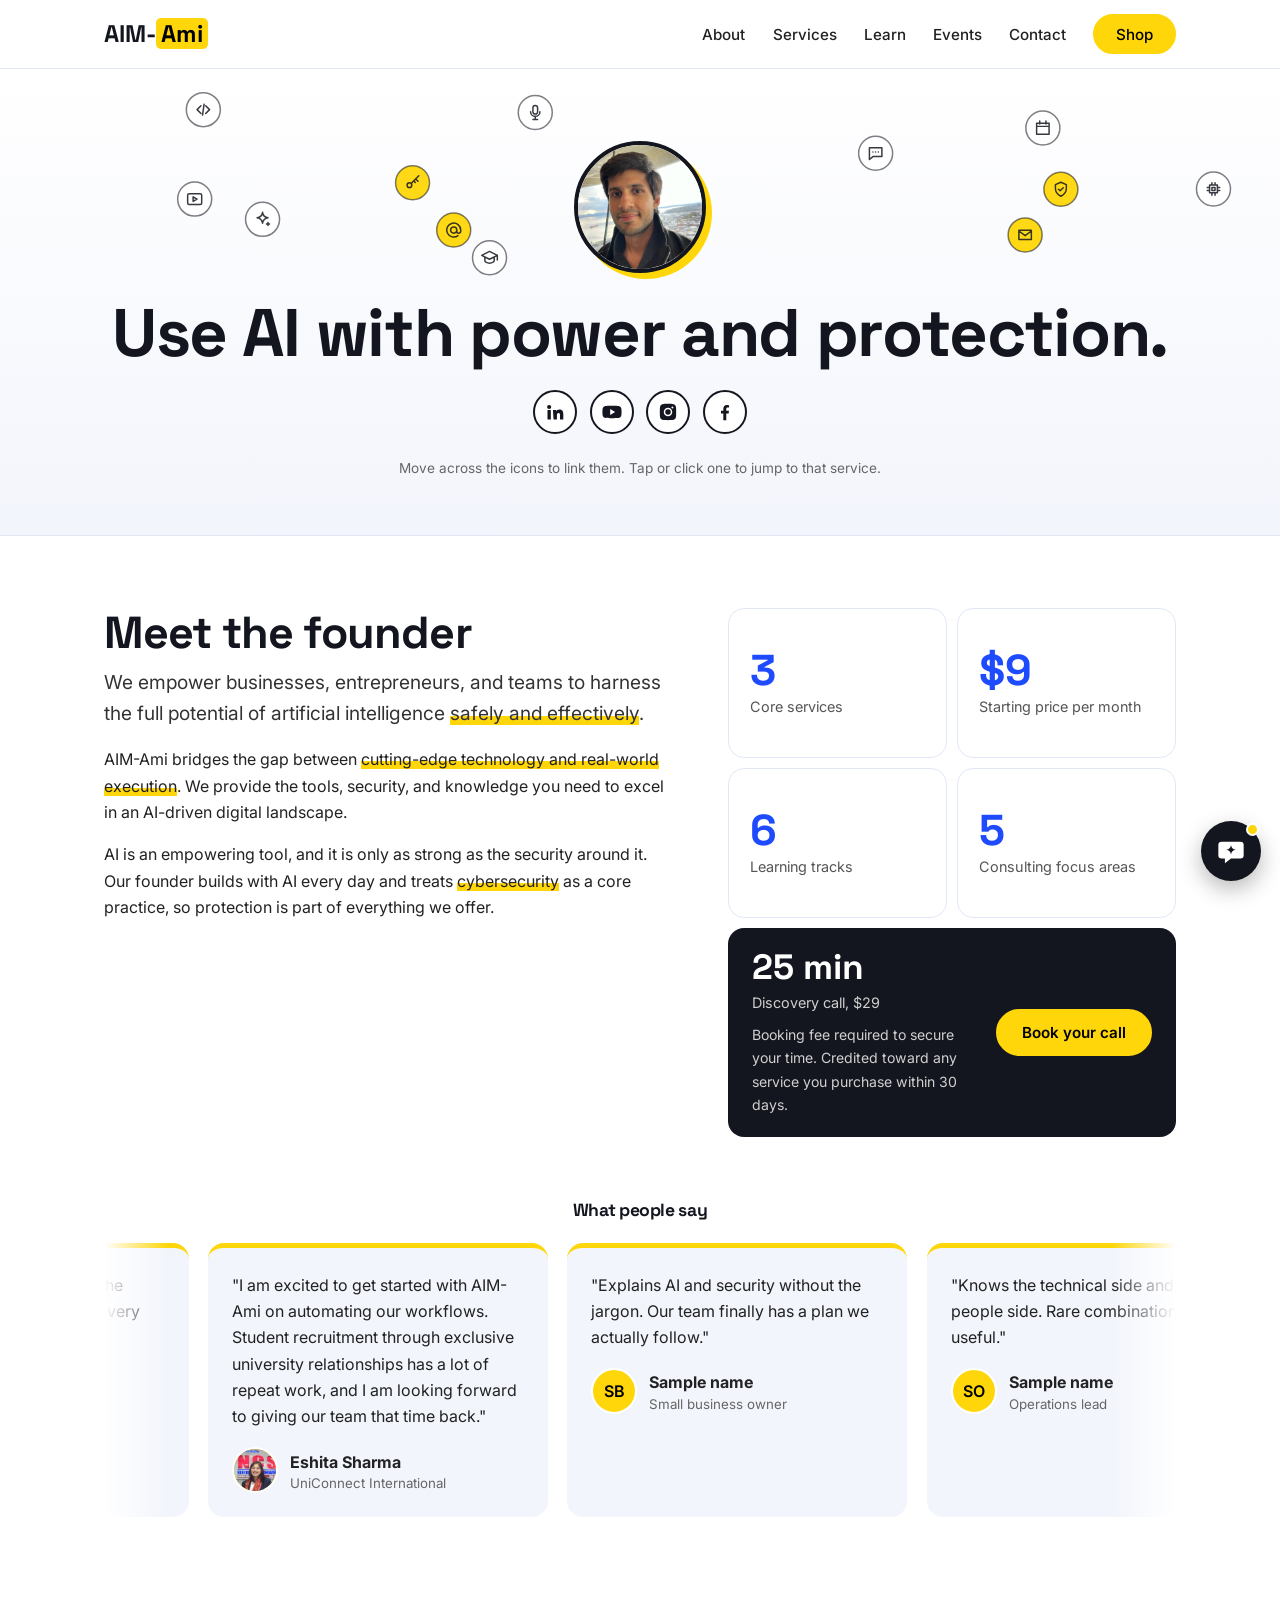
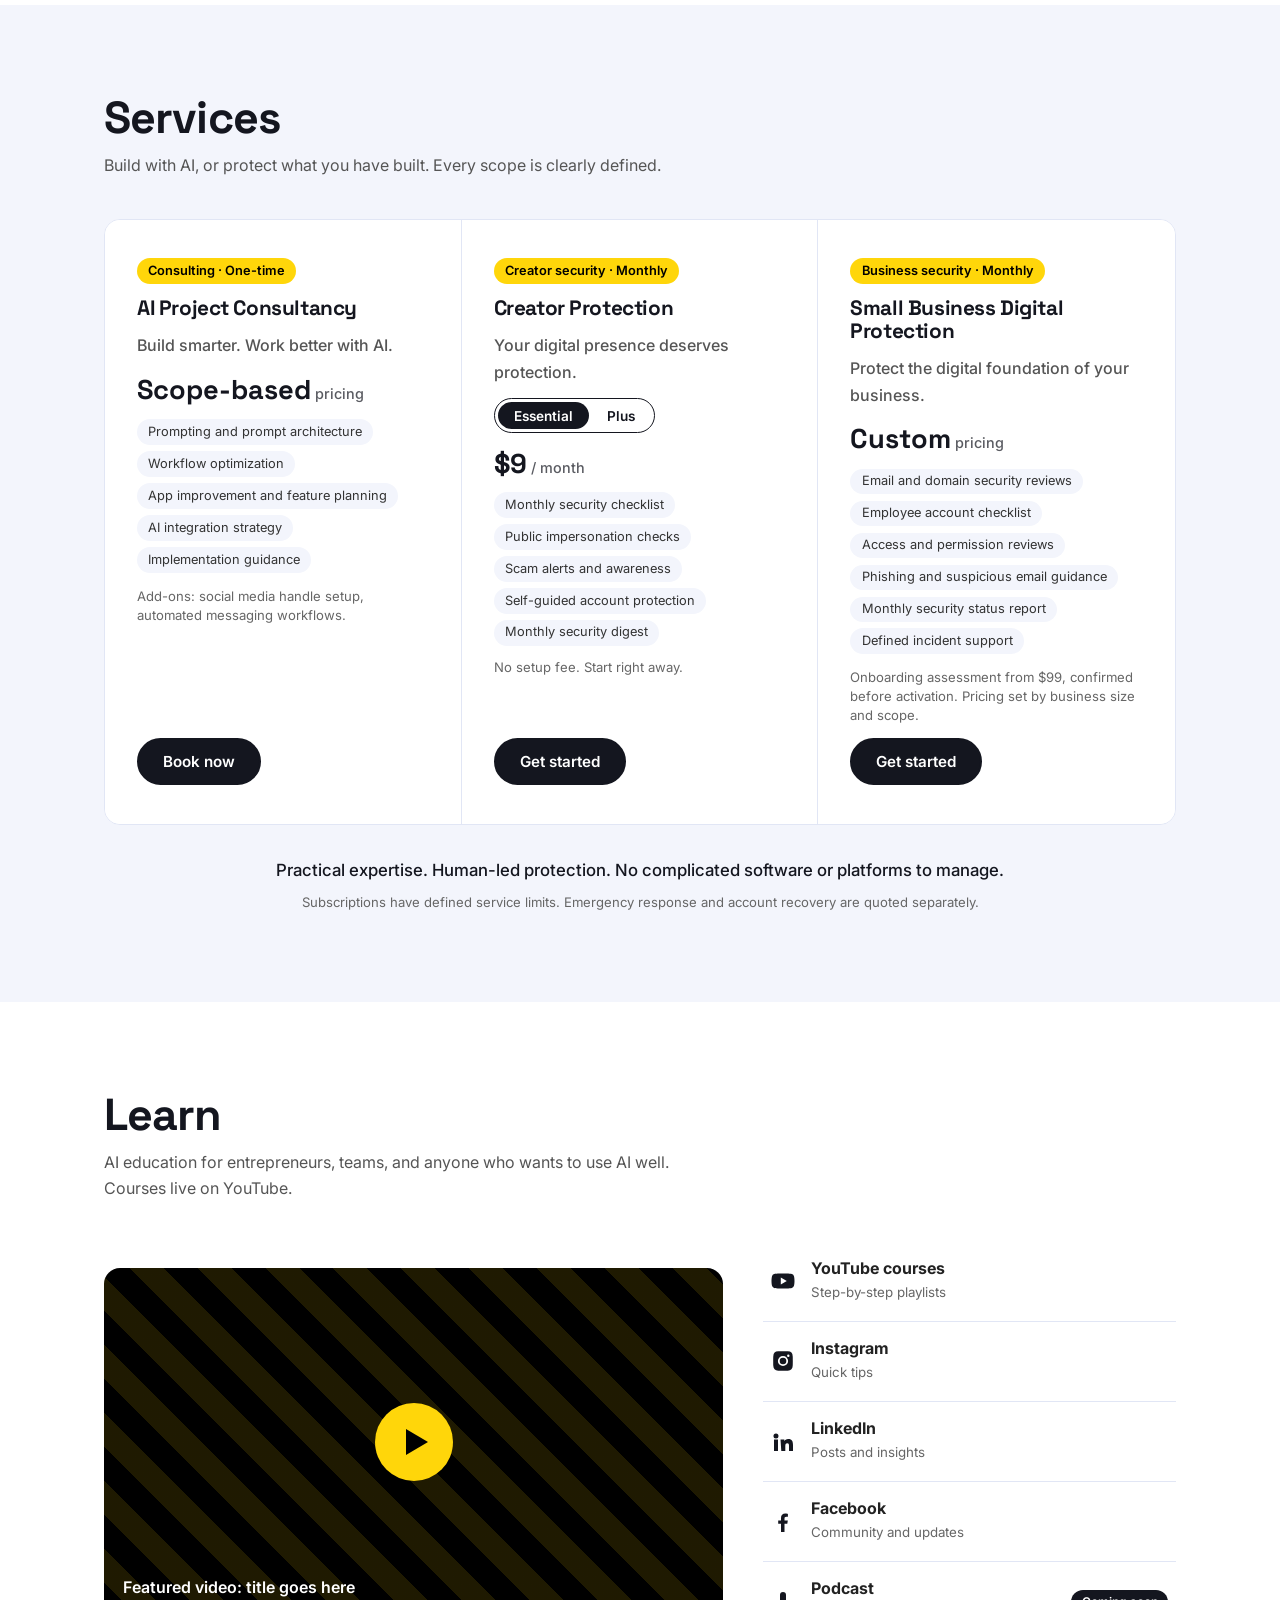
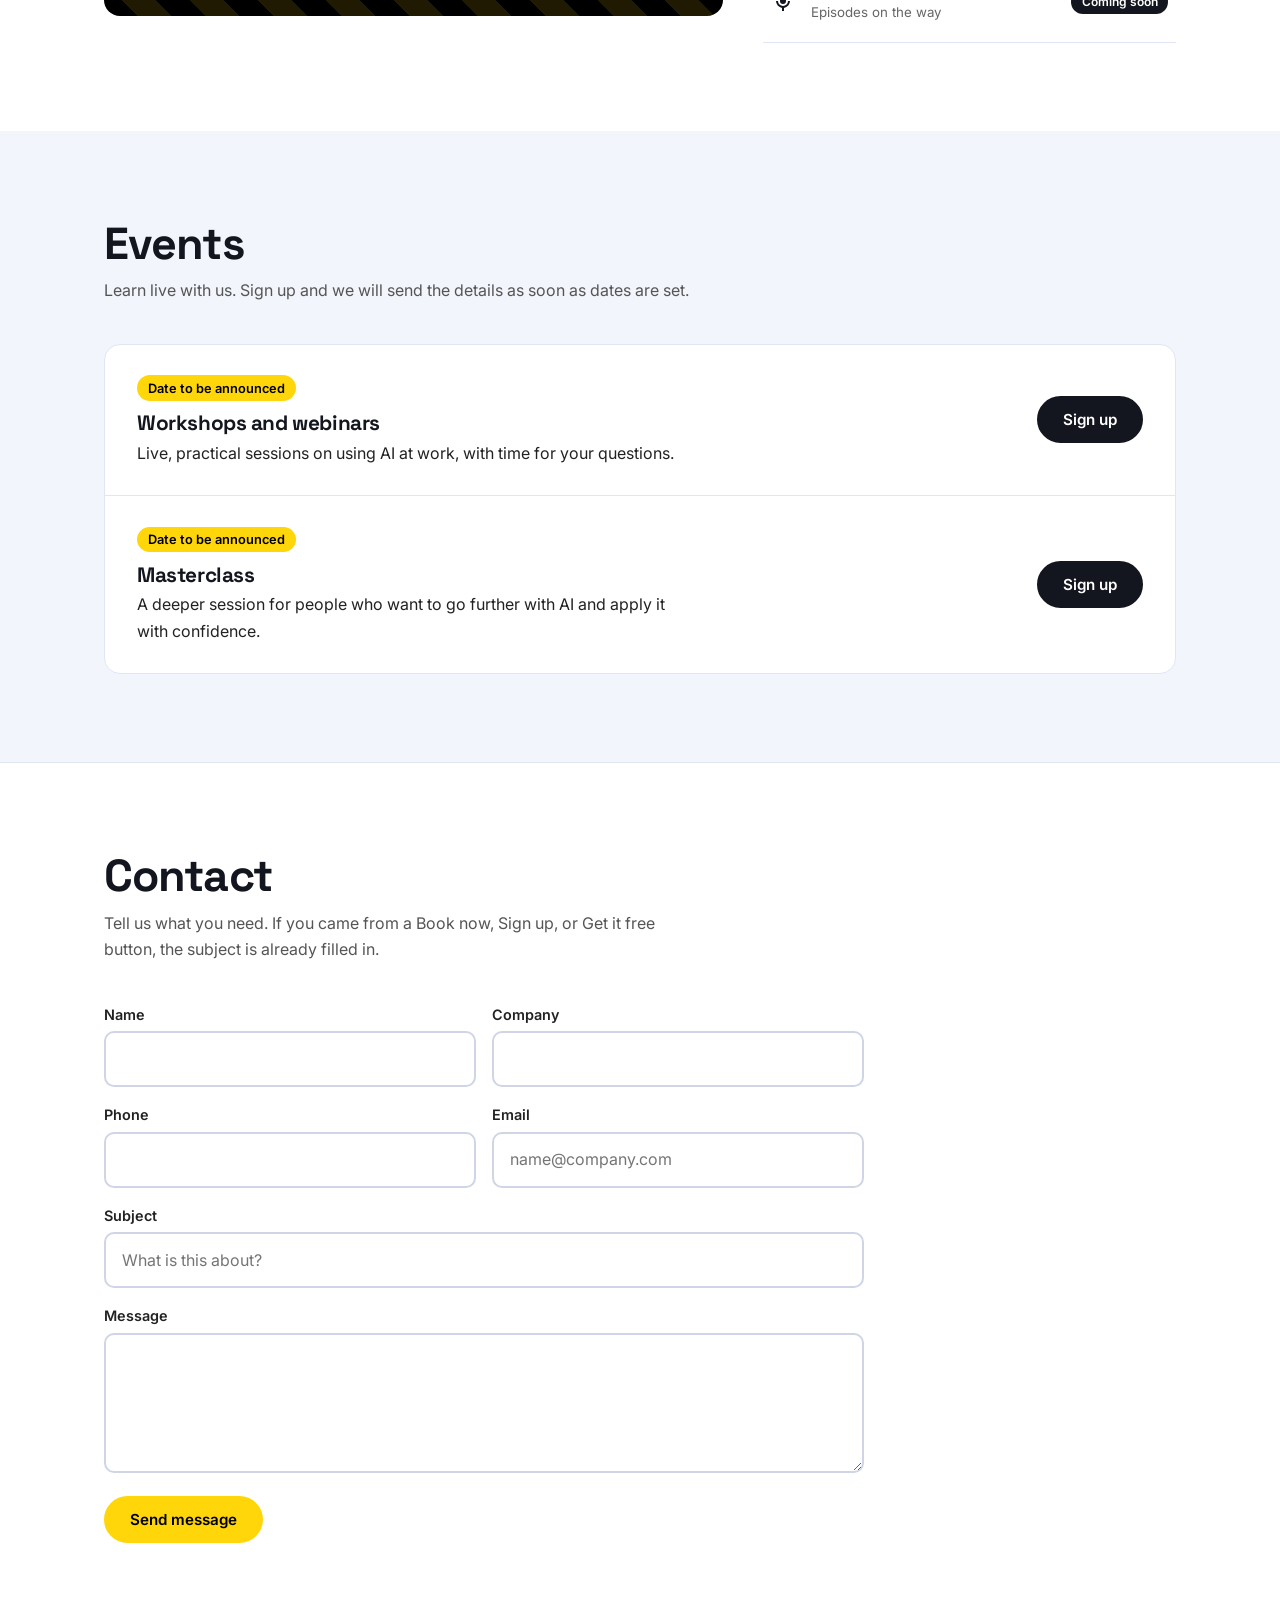
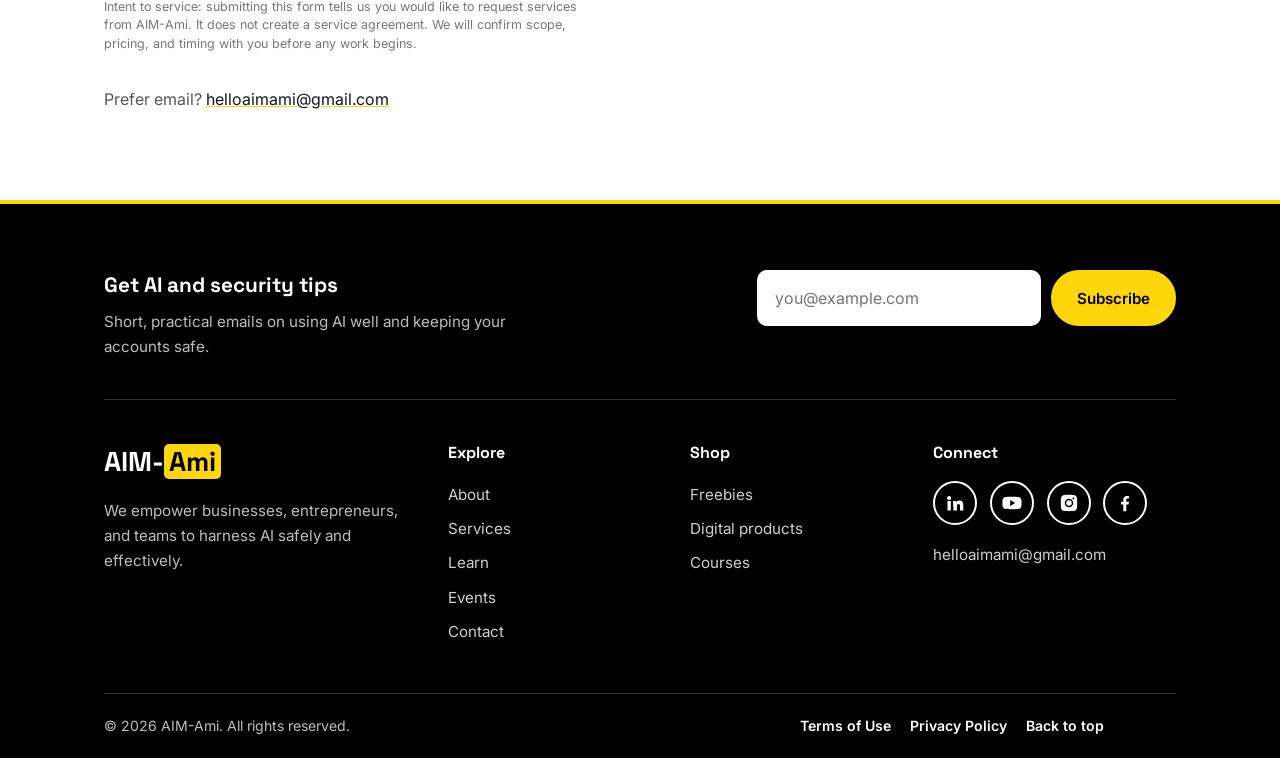
==== index.html @ 0f23a0d6 "Add files via upload" ====
<!DOCTYPE html>
<html lang="en"><head><meta charset="utf-8"><meta name="viewport" content="width=device-width,initial-scale=1">
<title>AIM-Ami | AI architecture, cybersecurity, and education</title><meta name="description" content="AIM-Ami helps businesses, entrepreneurs, and teams use AI safely and effectively, with AI architecture help, cybersecurity for social media accounts, and AI education.">
<link rel="preconnect" href="https://fonts.googleapis.com"><link rel="preconnect" href="https://fonts.gstatic.com" crossorigin>
<link href="https://fonts.googleapis.com/css2?family=Inter:wght@400;500;600&family=Space+Grotesk:wght@500;700&display=swap" rel="stylesheet">
<!-- Google Analytics: paste your script right here, just after the opening head tag content -->
<link rel="stylesheet" href="styles.css?v=8"></head><body><header class="nav"><div class="wrap">
  <a class="logo" href="#about">AIM-<b>Ami</b><i></i></a>
  <button class="burger" aria-label="Menu" aria-expanded="false">&#9776;</button>
  <ul class="links"><li><a href="#about">About</a></li><li><a href="#services">Services</a></li><li><a href="#learn">Learn</a></li><li><a href="#events">Events</a></li><li><a href="#contact">Contact</a></li><li><a class="btn shop" href="shop.html">Shop</a></li></ul>
</div></header>
<main id="top">
<section id="about"><div class="hero"><canvas id="net" aria-hidden="true"></canvas>
  <div class="wrap">
    <!-- Headshots: Jaydeep1.webp shows by default, Jaydeep2.webp fades in on hover. Both files sit in the same folder as this page -->
    <div class="head" tabindex="0"><span class="ph ph1">Photo 1</span><span class="ph ph2">Photo 2</span>
      <img class="p1" src="Jaydeep1.webp" alt="Jaydeep, founder of AIM-Ami" onerror="this.remove()"><img class="p2" src="Jaydeep2.webp" alt="" onerror="this.remove()"></div>
    <h1>Use AI with power and protection.</h1>
    <div class="social" aria-label="Social links"><a href="https://www.linkedin.com/in/jaydeep-sodhi/" aria-label="LinkedIn" target="_blank" rel="noopener"><svg viewBox="0 0 24 24" width="22" height="22" aria-hidden="true"><path d="M4.98 3.5a2.5 2.5 0 1 1 0 5 2.5 2.5 0 0 1 0-5zM3 9.5h4V21H3zM9.5 9.5h3.8v1.6h.1c.5-1 1.8-2 3.8-2 4 0 4.8 2.6 4.8 6V21h-4v-5c0-1.2 0-2.8-1.7-2.8s-2 1.3-2 2.7V21h-4z"/></svg></a><a href="https://www.youtube.com/@AIM-Ami" aria-label="YouTube" target="_blank" rel="noopener"><svg viewBox="0 0 24 24" width="22" height="22" aria-hidden="true"><path d="M23 7.2a3 3 0 0 0-2.1-2.1C19 4.600 12 4.600 12 4.600s-7 0-8.9.5A3 3 0 0 0 1 7.200C.5 9.100.5 12 .5 12s0 2.900.5 4.800a3 3 0 0 0 2.1 2.1c1.900.5 8.9.5 8.9.5s7 0 8.9-.5a3 3 0 0 0 2.1-2.1c.5-1.900.5-4.800.5-4.800s0-2.900-.5-4.800zM9.800 15.500v-7l6 3.500z"/></svg></a><a href="https://www.instagram.com/helloaimami/" aria-label="Instagram" target="_blank" rel="noopener"><svg viewBox="0 0 24 24" width="22" height="22" aria-hidden="true"><path d="M12 2.200c3.200 0 3.600 0 4.800.1 3.300.1 4.800 1.700 4.900 4.900.1 1.300.1 1.600.1 4.800s0 3.600-.1 4.800c-.1 3.200-1.700 4.800-4.900 4.900-1.300.1-1.600.1-4.800.1s-3.600 0-4.800-.1c-3.300-.1-4.800-1.700-4.900-4.900C2.200 15.600 2.200 15.200 2.200 12s0-3.600.1-4.800C2.400 3.900 4 2.400 7.200 2.300 8.400 2.200 8.800 2.200 12 2.200zM12 6.900a5.100 5.100 0 1 0 0 10.200 5.100 5.100 0 0 0 0-10.200zm0 8.400a3.300 3.300 0 1 1 0-6.600 3.300 3.300 0 0 1 0 6.600zm5.300-9.800a1.200 1.200 0 1 0 0 2.400 1.200 1.200 0 0 0 0-2.400z"/></svg></a><a href="https://www.facebook.com/Aim.Ami/" aria-label="Facebook" target="_blank" rel="noopener"><svg viewBox="0 0 24 24" width="22" height="22" aria-hidden="true"><path d="M13.5 22v-8.2h2.8l.5-3.3h-3.3V8.4c0-.9.4-1.7 1.8-1.7h1.6V3.9S15.6 3.6 14.3 3.6c-2.7 0-4.3 1.6-4.3 4.5v2.4H7.200v3.3H10V22z"/></svg></a></div>
    <p class="hint">Move across the icons to link them. Tap or click one to jump to that service.</p>
  </div></div>
<div class="wrap">
  <div class="bio">
    <div>
      <h2>Meet the founder</h2>
      <!-- PLACEHOLDER: add the founder's real credentials, employers, and certifications to the bio below -->
      <p class="lead">We empower businesses, entrepreneurs, and teams to harness the full potential of artificial intelligence <span class="mark">safely and effectively</span>.</p>
      <p>AIM-Ami bridges the gap between <span class="mark">cutting-edge technology and real-world execution</span>. We provide the tools, security, and knowledge you need to excel in an AI-driven digital landscape.</p>
      <p>AI is an empowering tool, and it is only as strong as the security around it. Our founder builds with AI every day and treats <span class="mark">cybersecurity</span> as a core practice, so protection is part of everything we offer.</p>
    </div>
    <div class="stats" aria-label="At a glance">
      <div class="flip" tabindex="0"><div class="inner"><div class="face front"><b>3</b><span>Core services</span></div><div class="face back"><p>AI Project Consultancy, Creator Protection, and Small Business Digital Protection.</p></div></div></div>
      <div class="flip" tabindex="0"><div class="inner"><div class="face front"><b>$9</b><span>Starting price per month</span></div><div class="face back"><p>Creator Essential has no setup fee. Creator Plus is $19 a month.</p></div></div></div>
      <div class="flip" tabindex="0"><div class="inner"><div class="face front"><b>6</b><span>Learning tracks</span></div><div class="face back"><p>Courses in entrepreneurship, prompting, languages, and growth, plus workshops and a masterclass.</p></div></div></div>
      <div class="flip" tabindex="0"><div class="inner"><div class="face front"><b>5</b><span>Consulting focus areas</span></div><div class="face back"><p>Prompting, workflows, app improvement, integration strategy, and implementation.</p></div></div></div>
      <div class="tab"><div><b>25 min</b><span>Discovery call, $29</span><p>Booking fee required to secure your time. Credited toward any service you purchase within 30 days.</p></div><a class="btn yel" href="#contact" data-subject="Discovery call (25 minutes)">Book your call</a></div>
    </div>
  </div>
  <!-- PLACEHOLDER: SAMPLE testimonials. Replace with real, permissioned quotes. Swap the initials in .av for <img src="images/name.jpg" alt=""> to show a headshot -->
  <div class="marquee"><h3>What people say</h3>
    <div class="scroller" tabindex="0" role="region" aria-label="Testimonials, scroll sideways to read more"><div class="track"><figure class="quote"><p>"I am excited to get started with AIM-Ami on automating our workflows. Student recruitment through exclusive university relationships has a lot of repeat work, and I am looking forward to giving our team that time back."</p><div class="who"><div class="av">ES<img src="Eshita.webp" alt="" onerror="this.remove()"></div><div><b>Eshita Sharma</b><small>UniConnect International</small></div></div></figure><figure class="quote"><p>"Explains AI and security without the jargon. Our team finally has a plan we actually follow."</p><div class="who"><div class="av">SB</div><div><b>Sample name</b><small>Small business owner</small></div></div></figure><figure class="quote"><p>"Knows the technical side and the people side. Rare combination, very useful."</p><div class="who"><div class="av">SO</div><div><b>Sample name</b><small>Operations lead</small></div></div></figure></div></div></div>
</div></section>

<section id="services"><div class="wrap">
  <h2>Services</h2>
  <p class="sub">Build with AI, or protect what you have built. Every scope is clearly defined.</p>
  <div class="svc">
    <div class="panel"><span class="tag">Consulting · One-time</span><h3>AI Project Consultancy</h3><p class="tagline">Build smarter. Work better with AI.</p>
      <div class="price">Scope-based<small> pricing</small></div>
      <div class="chips"><span>Prompting and prompt architecture</span><span>Workflow optimization</span><span>App improvement and feature planning</span><span>AI integration strategy</span><span>Implementation guidance</span></div>
      <p class="micro">Add-ons: social media handle setup, automated messaging workflows.</p>
      <a class="btn" href="#contact" data-subject="AI Project Consultancy">Book now</a></div>
    <div class="panel"><span class="tag">Creator security · Monthly</span><h3>Creator Protection</h3><p class="tagline">Your digital presence deserves protection.</p>
      <div class="seg" role="tablist" aria-label="Plan"><button type="button" role="tab" aria-selected="true" data-pane="p-ess" data-sub="Creator Protection: Essential ($9/month)">Essential</button><button type="button" role="tab" aria-selected="false" data-pane="p-plus" data-sub="Creator Protection: Plus ($19/month)">Plus</button></div>
      <div class="pane" id="p-ess" role="tabpanel"><div class="price">$9<small> / month</small></div>
        <div class="chips"><span>Monthly security checklist</span><span>Public impersonation checks</span><span>Scam alerts and awareness</span><span>Self-guided account protection</span><span>Monthly security digest</span></div>
        <p class="micro">No setup fee. Start right away.</p></div>
      <div class="pane" id="p-plus" role="tabpanel" hidden><div class="price">$19<small> / month</small></div>
        <div class="chips"><span>Everything in Essential</span><span>2 personal security reviews a year</span><span>Suspicious collaboration email review</span><span>Quarterly exposure review</span><span>Priority incident guidance</span></div>
        <p class="micro">$29 one-time onboarding: initial assessment and personalized setup.</p></div>
      <a class="btn" href="#contact" data-subject="Creator Protection: Essential ($9/month)">Get started</a></div>
    <div class="panel"><span class="tag">Business security · Monthly</span><h3>Small Business Digital Protection</h3><p class="tagline">Protect the digital foundation of your business.</p>
      <div class="price">Custom<small> pricing</small></div>
      <div class="chips"><span>Email and domain security reviews</span><span>Employee account checklist</span><span>Access and permission reviews</span><span>Phishing and suspicious email guidance</span><span>Monthly security status report</span><span>Defined incident support</span></div>
      <p class="micro">Onboarding assessment from $99, confirmed before activation. Pricing set by business size and scope.</p>
      <a class="btn" href="#contact" data-subject="Small Business Digital Protection">Get started</a></div>
  </div>
  <p class="note ctr">Practical expertise. Human-led protection. No complicated software or platforms to manage.</p>
  <p class="fine ctr">Subscriptions have defined service limits. Emergency response and account recovery are quoted separately.</p>
</div></section>

<section id="learn"><div class="wrap">
  <h2>Learn</h2>
  <p class="sub">AI education for entrepreneurs, teams, and anyone who wants to use AI well. Courses live on YouTube.</p>
  <div class="learn">
    <!-- PLACEHOLDER: link to your featured video, or replace this block with a YouTube iframe embed -->
    <a class="video" href="https://www.youtube.com/@AIM-Ami" target="_blank" rel="noopener" aria-label="Watch featured video"><div class="play"></div><span class="cap">Featured video: title goes here</span></a>
    <div class="side">
      <a class="row" href="https://www.youtube.com/@AIM-Ami" target="_blank" rel="noopener"><svg viewBox="0 0 24 24" width="22" height="22" aria-hidden="true"><path d="M23 7.2a3 3 0 0 0-2.1-2.1C19 4.600 12 4.600 12 4.600s-7 0-8.9.5A3 3 0 0 0 1 7.200C.5 9.100.5 12 .5 12s0 2.900.5 4.800a3 3 0 0 0 2.1 2.1c1.900.5 8.9.5 8.9.5s7 0 8.9-.5a3 3 0 0 0 2.1-2.1c.5-1.900.5-4.800.5-4.800s0-2.900-.5-4.800zM9.800 15.500v-7l6 3.500z"/></svg><div><b>YouTube courses</b><small>Step-by-step playlists</small></div></a>
      <a class="row" href="https://www.instagram.com/helloaimami/" target="_blank" rel="noopener"><svg viewBox="0 0 24 24" width="22" height="22" aria-hidden="true"><path d="M12 2.200c3.200 0 3.600 0 4.800.1 3.300.1 4.800 1.700 4.900 4.900.1 1.300.1 1.600.1 4.800s0 3.600-.1 4.800c-.1 3.200-1.700 4.800-4.900 4.900-1.300.1-1.600.1-4.800.1s-3.600 0-4.800-.1c-3.300-.1-4.800-1.700-4.900-4.900C2.200 15.600 2.200 15.200 2.200 12s0-3.600.1-4.800C2.400 3.900 4 2.400 7.200 2.300 8.400 2.200 8.800 2.200 12 2.200zM12 6.900a5.100 5.100 0 1 0 0 10.200 5.100 5.100 0 0 0 0-10.200zm0 8.400a3.300 3.300 0 1 1 0-6.600 3.300 3.300 0 0 1 0 6.600zm5.300-9.800a1.200 1.200 0 1 0 0 2.400 1.200 1.200 0 0 0 0-2.400z"/></svg><div><b>Instagram</b><small>Quick tips</small></div></a>
      <a class="row" href="https://www.linkedin.com/in/jaydeep-sodhi/" target="_blank" rel="noopener"><svg viewBox="0 0 24 24" width="22" height="22" aria-hidden="true"><path d="M4.98 3.5a2.5 2.5 0 1 1 0 5 2.5 2.5 0 0 1 0-5zM3 9.5h4V21H3zM9.5 9.5h3.8v1.6h.1c.5-1 1.8-2 3.8-2 4 0 4.8 2.6 4.8 6V21h-4v-5c0-1.2 0-2.8-1.7-2.8s-2 1.3-2 2.7V21h-4z"/></svg><div><b>LinkedIn</b><small>Posts and insights</small></div></a>
      <a class="row" href="https://www.facebook.com/Aim.Ami/" target="_blank" rel="noopener"><svg viewBox="0 0 24 24" width="22" height="22" aria-hidden="true"><path d="M13.5 22v-8.2h2.8l.5-3.3h-3.3V8.4c0-.9.4-1.7 1.8-1.7h1.6V3.9S15.6 3.6 14.3 3.6c-2.7 0-4.3 1.6-4.3 4.5v2.4H7.200v3.3H10V22z"/></svg><div><b>Facebook</b><small>Community and updates</small></div></a>
      <div class="row soon"><svg viewBox="0 0 24 24" width="22" height="22" aria-hidden="true"><path d="M12 14a3 3 0 0 0 3-3V5a3 3 0 0 0-6 0v6a3 3 0 0 0 3 3zm5-3a5 5 0 0 1-10 0H5a7 7 0 0 0 6 6.900V21h2v-3.100A7 7 0 0 0 19 11z"/></svg><div><b>Podcast</b><small>Episodes on the way</small></div><span class="pill">Coming soon</span></div>
    </div>
  </div>
</div></section>

<section id="events"><div class="wrap">
  <h2>Events</h2>
  <p class="sub">Learn live with us. Sign up and we will send the details as soon as dates are set.</p>
  <!-- PLACEHOLDER: add real dates, times, and topics for each event -->
  <div class="evlist">
    <div class="event"><div><span class="tag">Date to be announced</span><h3>Workshops and webinars</h3><p>Live, practical sessions on using AI at work, with time for your questions.</p></div>
      <a class="btn" href="#contact" data-subject="Event sign-up: Workshops and webinars">Sign up</a></div>
    <div class="event"><div><span class="tag">Date to be announced</span><h3>Masterclass</h3><p>A deeper session for people who want to go further with AI and apply it with confidence.</p></div>
      <a class="btn" href="#contact" data-subject="Event sign-up: Masterclass">Sign up</a></div>
  </div>
</div></section>

<section id="contact"><div class="wrap">
  <h2>Contact</h2>
  <p class="sub">Tell us what you need. If you came from a Book now, Sign up, or Get it free button, the subject is already filled in.</p>
    <form id="contact-form" action="https://formspree.io/f/xnppyqea" method="POST">
    <div><label for="name">Name</label><input id="name" name="name" required autocomplete="name"></div>
    <div><label for="company">Company</label><input id="company" name="company" autocomplete="organization"></div>
    <div><label for="phone">Phone</label><input id="phone" name="phone" type="tel" autocomplete="tel"></div>
    <div><label for="email">Email</label><input id="email" name="email" type="email" required autocomplete="email" placeholder="name@company.com"></div>
    <div class="full"><label for="subject">Subject</label><input id="subject" name="subject" placeholder="What is this about?"></div>
    <div class="full"><label for="message">Message</label><textarea id="message" name="message" required></textarea></div>
    <input class="hp" type="text" name="_gotcha" tabindex="-1" autocomplete="off" aria-hidden="true">
    <div class="full"><button class="btn" type="submit">Send message</button><div id="status" role="status"></div><p class="intent">Intent to service: submitting this form tells us you would like to request services from AIM-Ami. It does not create a service agreement. We will confirm scope, pricing, and timing with you before any work begins.</p></div>
  </form>
  <p class="mail">Prefer email? <a href="mailto:helloaimami@gmail.com">helloaimami@gmail.com</a></p>
</div></section>
</main>
<footer><div class="wrap">
  <div class="fnl">
    <div><h4>Get AI and security tips</h4><p>Short, practical emails on using AI well and keeping your accounts safe.</p></div>
    <div class="fnl-r">
      <form class="nl-form" action="https://formspree.io/f/mqppokrp" method="POST"><label class="sr" for="fnl-email">Email</label><input id="fnl-email" type="email" name="email" required placeholder="you@example.com" autocomplete="email"><input type="hidden" name="_subject" value="Newsletter sign-up"><input class="hp" type="text" name="_gotcha" tabindex="-1" autocomplete="off" aria-hidden="true"><button class="btn" type="submit">Subscribe</button></form>
      <p class="nl-status" role="status"></p></div>
  </div>
  <div class="fgrid">
    <div><a class="logo" href="#about">AIM-<b>Ami</b><i></i></a><p>We empower businesses, entrepreneurs, and teams to harness AI safely and effectively.</p></div>
    <div><h4>Explore</h4><ul><li><a href="#about">About</a></li><li><a href="#services">Services</a></li><li><a href="#learn">Learn</a></li><li><a href="#events">Events</a></li><li><a href="#contact">Contact</a></li></ul></div>
    <div><h4>Shop</h4><ul><li><a href="shop.html#freebies">Freebies</a></li><li><a href="shop.html#products">Digital products</a></li><li><a href="shop.html#courses">Courses</a></li></ul></div>
    <div><h4>Connect</h4><div class="social"><a href="https://www.linkedin.com/in/jaydeep-sodhi/" aria-label="LinkedIn" target="_blank" rel="noopener"><svg viewBox="0 0 24 24" width="22" height="22" aria-hidden="true"><path d="M4.98 3.5a2.5 2.5 0 1 1 0 5 2.5 2.5 0 0 1 0-5zM3 9.5h4V21H3zM9.5 9.5h3.8v1.6h.1c.5-1 1.8-2 3.8-2 4 0 4.8 2.6 4.8 6V21h-4v-5c0-1.2 0-2.8-1.7-2.8s-2 1.3-2 2.7V21h-4z"/></svg></a><a href="https://www.youtube.com/@AIM-Ami" aria-label="YouTube" target="_blank" rel="noopener"><svg viewBox="0 0 24 24" width="22" height="22" aria-hidden="true"><path d="M23 7.2a3 3 0 0 0-2.1-2.1C19 4.600 12 4.600 12 4.600s-7 0-8.9.5A3 3 0 0 0 1 7.200C.5 9.100.5 12 .5 12s0 2.900.5 4.800a3 3 0 0 0 2.1 2.1c1.900.5 8.9.5 8.9.5s7 0 8.9-.5a3 3 0 0 0 2.1-2.1c.5-1.900.5-4.800.5-4.800s0-2.900-.5-4.800zM9.800 15.500v-7l6 3.500z"/></svg></a><a href="https://www.instagram.com/helloaimami/" aria-label="Instagram" target="_blank" rel="noopener"><svg viewBox="0 0 24 24" width="22" height="22" aria-hidden="true"><path d="M12 2.200c3.200 0 3.600 0 4.800.1 3.300.1 4.800 1.700 4.900 4.900.1 1.300.1 1.600.1 4.800s0 3.600-.1 4.800c-.1 3.200-1.700 4.800-4.900 4.900-1.300.1-1.600.1-4.800.1s-3.600 0-4.800-.1c-3.300-.1-4.800-1.700-4.900-4.900C2.200 15.600 2.200 15.200 2.200 12s0-3.600.1-4.800C2.400 3.900 4 2.400 7.200 2.300 8.400 2.200 8.800 2.200 12 2.200zM12 6.900a5.100 5.100 0 1 0 0 10.200 5.100 5.100 0 0 0 0-10.200zm0 8.400a3.300 3.300 0 1 1 0-6.600 3.300 3.300 0 0 1 0 6.600zm5.300-9.800a1.200 1.200 0 1 0 0 2.400 1.200 1.200 0 0 0 0-2.400z"/></svg></a><a href="https://www.facebook.com/Aim.Ami/" aria-label="Facebook" target="_blank" rel="noopener"><svg viewBox="0 0 24 24" width="22" height="22" aria-hidden="true"><path d="M13.5 22v-8.2h2.8l.5-3.3h-3.3V8.4c0-.9.4-1.7 1.8-1.7h1.6V3.9S15.6 3.6 14.3 3.6c-2.7 0-4.3 1.6-4.3 4.5v2.4H7.200v3.3H10V22z"/></svg></a></div><ul><li><a href="mailto:helloaimami@gmail.com">helloaimami@gmail.com</a></li></ul></div>
  </div>
  <div class="fbar"><span>&copy; 2026 AIM-Ami. All rights reserved.</span><span class="flinks"><a href="terms.html">Terms of Use</a><a href="privacy.html">Privacy Policy</a><a href="#top">Back to top</a></span></div>
</div></footer>
<div class="nl-modal" id="nl-modal" role="dialog" aria-modal="true" aria-labelledby="nl-title" data-nl-auto="on" hidden>
  <div class="nl-box"><button class="nl-close" type="button" aria-label="Close">&times;</button>
    <h3 id="nl-title">Get AI and security tips in your inbox</h3>
    <p>Short, practical emails on using AI well and keeping your accounts safe. No spam.</p>
    <form class="nl-form" action="https://formspree.io/f/mqppokrp" method="POST"><label class="sr" for="nl-email">Email</label><input id="nl-email" type="email" name="email" required placeholder="you@example.com" autocomplete="email"><input type="hidden" name="_subject" value="Newsletter sign-up"><input class="hp" type="text" name="_gotcha" tabindex="-1" autocomplete="off" aria-hidden="true"><button class="btn" type="submit">Subscribe</button></form>
    <p class="nl-status" role="status"></p>
    <small>Unsubscribe anytime. See our <a href="privacy.html">Privacy Policy</a>.</small></div></div>
<!-- PLACEHOLDER: free chatbot goes here. Paste your chatbot embed script inside this div. -->
<div id="chatbot-slot">
  <div class="chat-teaser" id="chat-teaser" hidden><span>Questions? Ask AIM-Ami</span><button type="button" class="chat-teaser-x" aria-label="Dismiss">&times;</button></div>
  <div class="chat-panel" role="dialog" aria-label="AIM-Ami assistant"><b>Assistant coming soon</b><p>Ask about our services and products, or talk to a person. For now, use the contact form.</p></div>
  <button class="chat-btn" aria-label="Open chat"><svg viewBox="0 0 32 32" width="30" height="30" aria-hidden="true"><path d="M6 6h20a3.5 3.5 0 0 1 3.500 3.500v11A3.500 3.500 0 0 1 26 24H16l-6.500 5v-5H6a3.500 3.500 0 0 1-3.500-3.500v-11A3.500 3.500 0 0 1 6 6z" fill="#fff"/><path d="M16 9.500c.55 3.200 1.900 4.550 5.100 5.100-3.200.55-4.550 1.900-5.100 5.100-.55-3.200-1.900-4.550-5.100-5.100 3.200-.55 4.550-1.900 5.100-5.100z" fill="#14161f"/></svg><i class="chat-dot" aria-hidden="true"></i></button>
</div>
<script src="main.js?v=8"></script><script src="firebase-config.js?v=8"></script><script src="chat.js?v=8" defer></script></body></html>
---- styles.css ----
:root{--blue:#1F4BFF;--navy:#0C1F8F;--ink:#14161f;--grey:#f3f5fc;--line:#e1e6f5;--yellow:#FFD60A;--r:16px}
*{box-sizing:border-box;margin:0;padding:0}
html{scroll-behavior:smooth;scroll-padding-top:76px}
body{font-family:'Inter',system-ui,sans-serif;color:#222;background:#fff;line-height:1.65;-webkit-font-smoothing:antialiased}
h1,h2,h3{font-family:'Space Grotesk','Inter',sans-serif;line-height:1.1;letter-spacing:-.02em;color:var(--ink)}
h1{font-size:clamp(2.4rem,6vw,4.2rem)}h2{font-size:clamp(1.9rem,4vw,2.8rem);margin-bottom:.6rem}h3{font-size:1.3rem;margin-bottom:.3rem}
a{color:inherit}
:focus-visible{outline:3px solid var(--blue);outline-offset:3px}
.wrap{max-width:1120px;margin:0 auto;padding:0 1.5rem}
section{padding:5.5rem 0}
.lead{font-size:1.2rem;max-width:58ch;color:#333}
.sub{color:#555;max-width:60ch;margin-bottom:2.5rem}
.nav{position:sticky;top:0;z-index:50;background:rgba(255,255,255,.94);backdrop-filter:blur(8px);border-bottom:1px solid var(--line)}
.nav .wrap{display:flex;align-items:center;justify-content:space-between;height:68px}
.logo{font-family:'Space Grotesk',sans-serif;font-weight:700;font-size:1.5rem;text-decoration:none;color:var(--ink)}
.logo b{color:var(--blue);font:inherit}
.logo i{display:inline-block;width:8px;height:8px;border-radius:50%;background:var(--yellow);margin-left:3px}
.links{display:flex;gap:1.7rem;align-items:center;list-style:none}
.links a{text-decoration:none;font-weight:500;font-size:.95rem;transition:color .15s}
.links a:hover{color:var(--blue)}
.links a.btn{padding:.55rem 1.3rem}
.burger{display:none;background:none;border:0;font-size:1.6rem;cursor:pointer;color:var(--blue)}
.btn{display:inline-block;font:600 .95rem 'Inter',sans-serif;padding:.75rem 1.5rem;border-radius:999px;border:2px solid var(--blue);background:var(--blue);color:#fff;text-decoration:none;cursor:pointer;transition:transform .15s,background .2s,color .2s,border-color .2s}
.btn:hover{background:var(--navy);border-color:var(--navy);color:#fff;transform:translateY(-2px)}
.btn.alt{background:#fff;color:var(--blue)}.btn.alt:hover{background:var(--blue);color:#fff;border-color:var(--blue)}
.btn.light{background:#fff;color:var(--blue);border-color:#fff}.btn.light:hover{background:var(--ink);color:#fff;border-color:var(--ink)}
.links a.btn.shop,.btn.shop{background:var(--yellow);border-color:var(--yellow);color:#000}.btn.shop:hover{background:var(--blue);border-color:var(--blue);color:#fff}
#about{padding-top:0}
.hero{position:relative;overflow:hidden;background:linear-gradient(#fff,var(--grey));border-bottom:1px solid var(--line);padding:4.5rem 0 3.5rem}
#net{position:absolute;inset:0;width:100%;height:100%}
.hero .wrap{position:relative;text-align:center;pointer-events:none}.hero .wrap>*{pointer-events:auto}
.head{width:132px;height:132px;border-radius:50%;border:4px solid var(--blue);box-shadow:0 0 0 10px rgba(31,75,255,.12);margin:0 auto 1.5rem;background:#fff;display:grid;place-items:center;font-size:.8rem;color:#777;overflow:hidden}
.head img{width:100%;height:100%;object-fit:cover}
.social{display:flex;gap:.8rem;justify-content:center;margin:1.2rem 0 1.4rem}
.social a{width:44px;height:44px;display:grid;place-items:center;border:2px solid var(--blue);color:var(--blue);border-radius:50%;background:#fff;transition:.2s}
.social a:hover{background:var(--blue);color:#fff;transform:translateY(-3px)}
.social svg{width:20px;height:20px;fill:currentColor}
.hint{font-size:.85rem;color:#666;margin-top:1rem}
.bio{display:grid;grid-template-columns:1.25fr 1fr;gap:4rem;padding-top:4.5rem;align-items:start}
.bio p+p{margin-top:1rem}
.facts{list-style:none;display:grid;gap:1.5rem}
.facts li{border-left:4px solid var(--blue);padding-left:1.1rem}
.facts b{display:block;font-family:'Space Grotesk',sans-serif;font-size:1.15rem;color:var(--ink)}
.call{margin-top:3.5rem;background:var(--grey);border-left:6px solid var(--blue);color:#222;border-radius:var(--r);padding:2.2rem 2.4rem;display:flex;gap:2rem;justify-content:space-between;align-items:center;flex-wrap:wrap}
.call h3{font-size:1.7rem}.call p{max-width:52ch;color:#444}
.call .meta{display:flex;flex-direction:column;align-items:flex-start;gap:.6rem}
.call .price{font:700 1.8rem 'Space Grotesk',sans-serif}.call .price small{font:500 .9rem 'Inter',sans-serif;color:#666}
.marquee{overflow:hidden;margin-top:4rem;-webkit-mask-image:linear-gradient(90deg,transparent,#000 8%,#000 92%,transparent);mask-image:linear-gradient(90deg,transparent,#000 8%,#000 92%,transparent)}
.marquee h3{text-align:center;margin-bottom:1.4rem;color:var(--ink);font-size:1.1rem}
.track{display:flex;gap:1.2rem;width:max-content;animation:slide 60s linear infinite}
.marquee:hover .track{animation-play-state:paused}
@keyframes slide{from{transform:translateX(-50%)}to{transform:translateX(0)}}
.quote{flex:0 0 340px;background:var(--grey);border-radius:var(--r);padding:1.5rem;transition:background .2s,color .2s}
.quote:hover{background:var(--blue);color:#fff}
.quote p{margin-bottom:1.1rem}
.who{display:flex;align-items:center;gap:.75rem}.who small{display:block;color:#666;line-height:1.3}.quote:hover .who small{color:#dbe3ff}
.av{width:46px;height:46px;border-radius:50%;background:var(--blue);color:#fff;display:grid;place-items:center;font-weight:600;overflow:hidden;flex:none;border:2px solid #fff}
.av img{width:100%;height:100%;object-fit:cover}
.quote:hover .av{background:#fff;color:var(--blue)}
#services{background:var(--grey)}.addons{margin-top:.2rem;font-size:.9rem;opacity:.85}
.svc{display:grid;grid-template-columns:repeat(3,1fr);border-radius:var(--r);overflow:hidden;border:1px solid var(--line);background:#fff}
.panel{padding:2.4rem 2rem;display:flex;flex-direction:column;gap:.8rem;background:#fff;transition:background .3s,color .3s;border-right:1px solid var(--line)}
.panel:last-child{border-right:0}
.panel h3{transition:color .3s}
.panel .price{font:700 2rem 'Space Grotesk',sans-serif;color:var(--ink);transition:color .3s}.panel .price small{font:500 .9rem 'Inter',sans-serif;opacity:.7}
.panel ul{margin:.2rem 0 1rem 1.2rem}.panel .btn{margin-top:auto;align-self:flex-start}
.tag{display:inline-block;background:var(--blue);color:#fff;font-weight:600;font-size:.8rem;padding:.15rem .7rem;border-radius:999px;align-self:flex-start;transition:.3s}
.panel:hover,.panel:has(:focus-visible){background:var(--blue);color:#fff}
.panel:nth-child(2):hover,.panel:nth-child(2):has(:focus-visible){background:var(--ink)}
.panel:nth-child(3):hover,.panel:nth-child(3):has(:focus-visible){background:var(--yellow);color:#000}
.panel:hover h3,.panel:hover .price,.panel:has(:focus-visible) h3,.panel:has(:focus-visible) .price{color:inherit}
.panel:hover .tag{background:#fff;color:var(--blue)}
.panel:nth-child(2):hover .tag{color:var(--ink)}.panel:nth-child(3):hover .tag{background:var(--ink);color:#fff}
.panel:hover .btn{background:#fff;border-color:#fff;color:var(--ink)}
.panel:nth-child(3):hover .btn{background:var(--ink);border-color:var(--ink);color:#fff}
.note{font-size:.9rem;color:#555;margin-top:1.4rem;max-width:72ch}
.learn{display:grid;grid-template-columns:1.5fr 1fr;gap:2.5rem;align-items:center}
.video{position:relative;border-radius:var(--r);overflow:hidden;background:linear-gradient(135deg,var(--blue),var(--navy));aspect-ratio:16/9;display:grid;place-items:center;text-decoration:none;color:#fff}
.video::before{content:"";position:absolute;inset:0;background:repeating-linear-gradient(45deg,transparent 0 24px,rgba(255,255,255,.06) 24px 48px)}
.play{position:relative;width:78px;height:78px;border-radius:50%;background:#fff;display:grid;place-items:center;transition:transform .2s}
.video:hover .play{transform:scale(1.12)}
.play::after{content:"";border-left:22px solid var(--blue);border-top:13px solid transparent;border-bottom:13px solid transparent;margin-left:6px}
.video .cap{position:absolute;left:1.2rem;bottom:1rem;font-weight:600}
.side{display:flex;flex-direction:column}
.row{display:flex;align-items:center;gap:1rem;padding:1.05rem .5rem;border-bottom:1px solid var(--line);text-decoration:none;transition:background .2s,color .2s,padding .2s}
.row:hover{background:var(--blue);color:#fff;padding-left:1.1rem;border-radius:10px}
.row svg{width:24px;height:24px;fill:var(--blue);flex:none;transition:fill .2s}.row:hover svg{fill:#fff}
.row b{display:block;line-height:1.2}.row small{color:#666}.row:hover small{color:#dbe3ff}
.row.soon:hover{background:none;color:inherit;padding-left:.5rem}.row.soon:hover svg{fill:var(--blue)}.row.soon:hover small{color:#666}
.pill{margin-left:auto;font-size:.75rem;font-weight:600;background:var(--ink);color:#fff;padding:.15rem .65rem;border-radius:999px}
#contact{background:#000;color:#fff}
#contact h2{color:#fff}#contact .sub{color:#c8c8c8}
form{display:grid;grid-template-columns:1fr 1fr;gap:1rem;max-width:760px}.full{grid-column:1/-1}
label{display:block;font-weight:600;font-size:.9rem;margin-bottom:.3rem}
input,textarea{width:100%;font:inherit;padding:.8rem 1rem;border-radius:10px;border:2px solid #333;background:#fff;color:#000}
input:focus,textarea:focus{outline:3px solid var(--blue);border-color:var(--blue)}
textarea{min-height:140px;resize:vertical}
.hp{position:absolute;left:-9999px}
#contact .btn{background:var(--blue)}#contact .btn:hover{background:#fff;color:var(--blue);border-color:#fff}
#status{margin-top:1rem;font-weight:600;min-height:1.5rem}
.mail{margin-top:2rem;color:#c8c8c8}.mail a{color:#fff;text-decoration-color:var(--blue)}
footer{background:var(--grey);color:#222;border-top:1px solid var(--line);padding:4rem 0 0}
.fgrid{display:grid;grid-template-columns:1.5fr 1fr 1fr 1.2fr;gap:2.5rem}
footer .logo{font-size:1.7rem}footer p{color:#555;margin-top:.8rem;max-width:34ch;font-size:.95rem}
footer h4{font-family:'Space Grotesk',sans-serif;font-size:1rem;margin-bottom:.9rem;color:var(--ink)}
footer ul{list-style:none;display:grid;gap:.5rem}footer li a{text-decoration:none;color:#444;font-size:.95rem}footer li a:hover{color:var(--blue)}
footer .social{justify-content:flex-start;margin:0 0 1rem}
footer .social a{background:#fff}
.fbar{margin-top:3rem;border-top:1px solid var(--line);padding:1.3rem 0;display:flex;justify-content:space-between;flex-wrap:wrap;gap:.6rem;font-size:.88rem;color:#666}
.fbar a{color:var(--blue)}
#chatbot-slot{position:fixed;right:1.2rem;bottom:1.2rem;z-index:60}
.chat-btn{width:58px;height:58px;border-radius:50%;border:0;background:var(--blue);color:#fff;font-size:1.5rem;cursor:pointer;box-shadow:0 6px 18px rgba(31,75,255,.4)}
.chat-panel{display:none;position:absolute;right:0;bottom:70px;width:300px;background:#fff;color:#222;border-radius:var(--r);padding:1.1rem;box-shadow:0 10px 30px rgba(0,0,0,.2);font-size:.92rem}.chat-panel.open{display:block}
.shophead{padding:4rem 0 2rem;background:linear-gradient(#fff,var(--grey));border-bottom:1px solid var(--line)}
.grid3{display:grid;grid-template-columns:repeat(3,1fr);gap:1.4rem}
.item{border-radius:var(--r);overflow:hidden;background:#fff;display:flex;flex-direction:column;border:1px solid var(--line);transition:transform .2s,box-shadow .2s}
.item:hover{transform:translateY(-4px);box-shadow:0 12px 28px rgba(31,75,255,.18)}
.cover{height:170px;display:grid;place-items:center;font:700 1.5rem 'Space Grotesk',sans-serif;padding:1rem;text-align:center}
.c1{background:var(--blue);color:#fff}.c2{background:var(--ink);color:#fff}.c3{background:var(--grey);color:var(--ink)}.c4{background:repeating-linear-gradient(45deg,#fff 0 14px,var(--grey) 14px 28px);color:var(--blue)}
.item .body{padding:1.2rem;display:flex;flex-direction:column;gap:.5rem;flex:1}.item .btn{margin-top:auto;align-self:flex-start}
.item.locked{border-style:dashed}
.section-t{margin:3rem 0 1.2rem;display:flex;align-items:center;gap:.8rem;flex-wrap:wrap}
@media(max-width:860px){
.burger{display:block}.links{display:none;position:absolute;top:68px;left:0;right:0;background:#fff;flex-direction:column;padding:1.2rem;border-bottom:1px solid var(--line);align-items:flex-start}.links.open{display:flex}
.bio,.learn,.svc,.grid3,form,.fgrid{grid-template-columns:1fr}.panel{border-right:0;border-bottom:1px solid var(--line)}section{padding:4rem 0}.quote{flex-basis:280px}}
@media(prefers-reduced-motion:reduce){*{transition:none!important;scroll-behavior:auto!important}.track{animation:none}.marquee{overflow-x:auto}}

.topics{list-style:none;display:grid;grid-template-columns:repeat(3,1fr);gap:0 2rem;margin-top:3rem}
.topics a{display:block;padding:.9rem 0;border-bottom:1px solid var(--line);text-decoration:none;font-weight:500;transition:color .2s,padding .2s}
.topics a:hover{color:var(--blue);padding-left:.5rem}
@media(max-width:860px){.topics{grid-template-columns:1fr}}

/* Theme: white and black base, yellow accents, blue only on hover */
.logo b{background:var(--yellow);color:#000;padding:0 .3rem;border-radius:5px}
.logo i{display:none}
.links a:hover{color:var(--blue)}
.burger{color:var(--ink)}
.btn{background:var(--ink);border-color:var(--ink);color:#fff}
.btn:hover{background:var(--blue);border-color:var(--blue);color:#fff}
.btn.alt{background:#fff;color:var(--ink)}.btn.alt:hover{background:var(--blue);border-color:var(--blue);color:#fff}
.links a.btn.shop,.btn.shop{background:var(--yellow);border-color:var(--yellow);color:#000}
.links a.btn.shop:hover,.btn.shop:hover{background:var(--blue);border-color:var(--blue);color:#fff}
.head{border-color:var(--ink);box-shadow:6px 6px 0 var(--yellow)}
.social a{border-color:var(--ink);color:var(--ink)}
.social a:hover{background:var(--blue);border-color:var(--blue);color:#fff}
.mark{background:linear-gradient(transparent 62%,var(--yellow) 62%)}
.facts li{border-left-color:var(--yellow)}
.call{background:var(--ink);border-left:0;color:#fff}
.call h3{color:#fff}.call p{color:#d0d0d0}.call .price small{color:#bbb}
.call .btn{background:var(--yellow);border-color:var(--yellow);color:#000}
.call .btn:hover{background:var(--blue);border-color:var(--blue);color:#fff}
.quote{border-top:5px solid var(--yellow)}.quote:hover{border-top-color:var(--blue)}
.av{background:var(--yellow);color:#000;border-color:#fff}
.quote:hover .av{background:#fff;color:var(--blue)}
.tag{background:var(--yellow);color:#000}
.panel:hover,.panel:has(:focus-visible),.panel:nth-child(2):hover,.panel:nth-child(2):has(:focus-visible),.panel:nth-child(3):hover,.panel:nth-child(3):has(:focus-visible){background:var(--blue);color:#fff}
.panel:hover .tag,.panel:nth-child(2):hover .tag,.panel:nth-child(3):hover .tag{background:var(--yellow);color:#000}
.panel:hover .btn,.panel:nth-child(3):hover .btn{background:var(--yellow);border-color:var(--yellow);color:#000}
.video{background:#000}.video::before{background:repeating-linear-gradient(45deg,transparent 0 24px,rgba(255,214,10,.12) 24px 48px)}
.play{background:var(--yellow)}.play::after{border-left-color:#000}
.row svg,.row.soon:hover svg{fill:var(--ink)}.row:hover svg{fill:#fff}
footer{border-top:4px solid var(--yellow)}
footer .social a:hover{background:var(--blue);border-color:var(--blue);color:#fff}
.fbar a{color:var(--ink);font-weight:600}.fbar a:hover{color:var(--blue)}
#contact .btn{background:var(--yellow);border-color:var(--yellow);color:#000}
#contact .btn:hover{background:var(--blue);border-color:var(--blue);color:#fff}
input:focus,textarea:focus{outline:3px solid var(--yellow);border-color:var(--yellow)}
.mail a{text-decoration-color:var(--yellow)}
.chat-btn{background:var(--yellow);color:#000;border:2px solid var(--ink);box-shadow:4px 4px 0 var(--ink)}
.chat-btn:hover{background:var(--blue);color:#fff}
.chat-panel{border:2px solid var(--ink);box-shadow:6px 6px 0 var(--yellow)}
.c1{background:var(--yellow);color:#000}.c2{background:var(--ink);color:#fff}.c3{background:var(--grey);color:var(--ink)}.c4{color:var(--ink)}
.item:hover{box-shadow:0 12px 28px rgba(31,75,255,.2)}

/* Contact on white */
#contact{background:#fff;color:#222;border-top:1px solid var(--line)}
#contact h2{color:var(--ink)}#contact .sub,.mail{color:#555}
#contact input,#contact textarea{border:2px solid #cfd5e6}
.mail a{color:var(--ink)}
/* Events */
#events{background:var(--grey)}
.evlist{background:#fff;border:1px solid var(--line);border-radius:var(--r);overflow:hidden}
.event{display:flex;justify-content:space-between;align-items:center;gap:1.5rem;padding:1.8rem 2rem;border-bottom:1px solid var(--line);transition:background .3s,color .3s}
.event:last-child{border-bottom:0}
.event h3{margin:.7rem 0 .3rem;transition:color .3s}.event p{max-width:56ch}
.event:hover,.event:has(:focus-visible){background:var(--blue);color:#fff}.event:hover h3,.event:has(:focus-visible) h3{color:#fff}
.event:hover .btn{background:var(--yellow);border-color:var(--yellow);color:#000}
@media(max-width:860px){.event{flex-direction:column;align-items:flex-start}}
/* Shop jump cards */
.jump{display:grid;grid-template-columns:repeat(3,1fr);gap:1.2rem;margin-top:2.2rem}
.jump a{display:flex;flex-direction:column;gap:.5rem;padding:1.6rem;border:2px solid var(--ink);border-radius:var(--r);background:#fff;text-decoration:none;box-shadow:6px 6px 0 var(--yellow);transition:background .25s,color .25s,border-color .25s,transform .2s}
.jump a h3{transition:color .25s}.jump a small{margin-top:.4rem;font-weight:600}
.jump a:hover,.jump a:focus-visible{background:var(--blue);border-color:var(--blue);color:#fff;transform:translate(-3px,-3px)}
.jump a:hover h3,.jump a:focus-visible h3{color:#fff}
.section-t:target h2{animation:flash 1.6s ease-out}
@keyframes flash{0%,40%{background:var(--yellow)}100%{background:transparent}}
@media(max-width:860px){.jump{grid-template-columns:1fr}}
/* Discovery banner hover, black footer, video hover */
.call{transition:background .3s,color .3s}
.call:hover,.call:has(:focus-visible){background:var(--blue)}
.call:hover p,.call:has(:focus-visible) p{color:#e8edff}
.call:hover .price small,.call:has(:focus-visible) .price small{color:#dbe3ff}
.call:hover .btn,.call:hover .btn:hover,.call:has(:focus-visible) .btn{background:var(--yellow);border-color:var(--yellow);color:#000}
.video{transition:background .3s}
.video:hover,.video:focus-visible{background:var(--blue)}
.video:hover::before{background:repeating-linear-gradient(45deg,transparent 0 24px,rgba(255,255,255,.1) 24px 48px)}
footer{background:#000;color:#fff;border-top:4px solid var(--yellow)}
footer .logo{color:#fff}
footer p{color:#bdbdbd}
footer h4{color:#fff}
footer li a{color:#cfcfcf}footer li a:hover{color:#8fa5ff}
footer .social a{background:transparent;border-color:#fff;color:#fff}
footer .social a:hover{background:var(--blue);border-color:var(--blue);color:#fff}
.fbar{border-top:1px solid #333;color:#bdbdbd}
.fbar a{color:#fff}.fbar a:hover{color:#8fa5ff}
/* Newsletter popup, footer signup, legal pages, intent note */
.sr{position:absolute;width:1px;height:1px;overflow:hidden;clip:rect(0 0 0 0)}
.nl-modal{position:fixed;inset:0;background:rgba(0,0,0,.6);display:grid;place-items:center;z-index:100;padding:1rem;animation:fade .25s ease-out}
.nl-modal[hidden]{display:none}
@keyframes fade{from{opacity:0}to{opacity:1}}
.nl-box{position:relative;background:#fff;color:#222;border:2px solid var(--ink);border-radius:var(--r);padding:2.2rem 2rem 1.6rem;max-width:460px;width:100%;box-shadow:8px 8px 0 var(--yellow)}
.nl-box h3{font-size:1.6rem;margin:.7rem 0 .5rem}
.nl-box p{color:#444}
.nl-box small{display:block;margin-top:1rem;color:#666}.nl-box small a{color:var(--ink)}
.nl-close{position:absolute;top:.6rem;right:.8rem;background:none;border:0;font-size:1.9rem;line-height:1;cursor:pointer;color:var(--ink);transition:color .15s}
.nl-close:hover{color:var(--blue)}
.nl-form{display:flex;gap:.6rem;margin-top:1.2rem;flex-wrap:wrap}
.nl-form input[type=email]{flex:1 1 200px;width:auto;border:2px solid #cfd5e6}
.nl-status{min-height:1.4rem;margin-top:.7rem;font-weight:600;font-size:.9rem}
.fnl{display:flex;justify-content:space-between;align-items:center;gap:2rem;flex-wrap:wrap;padding-bottom:2.5rem;margin-bottom:2.5rem;border-bottom:1px solid #333}
.fnl h4{font-size:1.3rem;margin:0}.fnl p{margin-top:.4rem;max-width:44ch}
.fnl .nl-form{margin-top:0}.fnl .nl-status{color:#cfcfcf;margin-top:.5rem}
.fnl input[type=email]{border:2px solid #fff}
.fnl .btn{background:var(--yellow);border-color:var(--yellow);color:#000}.fnl .btn:hover{background:var(--blue);border-color:var(--blue);color:#fff}
.flinks{display:flex;gap:1.2rem;flex-wrap:wrap}
.intent{margin-top:.9rem;font-size:.78rem;color:#777;max-width:62ch;line-height:1.5}
.legal{max-width:760px;padding:4rem 1.5rem 5rem}
.legal h1{font-size:clamp(2rem,5vw,3rem);margin-bottom:.4rem}
.legal h2{font-size:1.35rem;margin:2.2rem 0 .5rem}
.legal p,.legal li{color:#333;margin-top:.7rem}
.legal ul{margin:.6rem 0 0 1.3rem}
.legal .upd{color:#666;font-size:.9rem}
.legal a{color:var(--ink);text-decoration-color:var(--yellow);text-decoration-thickness:2px}.legal a:hover{color:var(--blue)}
.fbar{padding-right:4.5rem}.fbar a{text-decoration:none}.fbar a:hover{text-decoration:underline}
/* Calmer popup, no offset shadows */
.nl-modal{background:rgba(10,10,10,.5);backdrop-filter:blur(3px)}
.nl-box{border:0;box-shadow:0 24px 60px rgba(0,0,0,.25);padding:2.6rem 2.4rem 1.8rem;max-width:440px}
.nl-box h3{font-size:1.5rem;margin:0 0 .6rem}
.nl-form{flex-wrap:nowrap}
.nl-box .nl-form input[type=email]{border:1.5px solid #c9ccd6;min-width:0}
.chat-btn{box-shadow:0 6px 18px rgba(0,0,0,.2);border-color:var(--yellow)}
.chat-panel{border:0;box-shadow:0 16px 40px rgba(0,0,0,.22)}
/* Shop jump cards: white, black outline, yellow offset shadow, blue on hover */
.jump a{background:#fff;border-color:var(--ink);color:#222;box-shadow:6px 6px 0 var(--yellow)}
.jump a h3{color:var(--ink)}.jump a span{color:#444}
.jump a:hover,.jump a:focus-visible{background:var(--blue);border-color:var(--blue);color:#fff;transform:translate(-3px,-3px)}
.jump a:hover h3,.jump a:focus-visible h3,.jump a:hover span,.jump a:focus-visible span{color:#fff}
.nl-box input:focus{outline:0;border-color:var(--blue);box-shadow:0 0 0 3px rgba(31,75,255,.18)}

/* Headshot hover */
.head{transition:border-color .3s,box-shadow .3s,background .3s,color .3s,transform .3s}
.head:hover{border-color:var(--blue);box-shadow:6px 6px 0 var(--blue);background:var(--blue);color:#fff;transform:scale(1.04)}
/* Flip stats: same white face on both sides, blue numbers */
.stats{display:grid;grid-template-columns:1fr 1fr;gap:10px}
.flip{perspective:1000px;min-height:150px;border-radius:var(--r)}
.flip .inner{position:relative;height:100%;min-height:inherit;transition:transform .6s cubic-bezier(.2,.7,.2,1);transform-style:preserve-3d}
.flip:hover .inner,.flip:focus-visible .inner,.flip:has(:focus-visible) .inner,.flip.on .inner{transform:rotateY(180deg)}
.face{position:absolute;inset:0;display:flex;flex-direction:column;justify-content:center;padding:1.1rem 1.3rem;border-radius:var(--r);background:#fff;border:1px solid var(--line);-webkit-backface-visibility:hidden;backface-visibility:hidden}
.front b{display:block;font:700 clamp(2rem,4vw,2.7rem)/1 'Space Grotesk',sans-serif;color:var(--blue);margin-bottom:.4rem}
.front span{color:#555;font-size:.9rem;line-height:1.3}
.back{transform:rotateY(180deg)}
.back p{font-size:.92rem;line-height:1.5;color:#222}
.tab{grid-column:1/-1;display:flex;justify-content:space-between;align-items:center;gap:1.2rem;background:var(--ink);color:#fff;border-radius:var(--r);padding:1.3rem 1.5rem;transition:background .3s}
.tab b{display:block;font:700 2.2rem/1 'Space Grotesk',sans-serif;color:#fff;margin-bottom:.3rem}
.tab span{color:#cfcfcf;font-size:.9rem;transition:color .3s}
.tab p{font-size:.88rem;color:#d0d0d0;margin-top:.5rem;max-width:30ch;transition:color .3s}
.tab:hover{background:var(--blue)}.tab:hover span,.tab:hover p{color:#e8edff}
.btn.yel{background:var(--yellow);border-color:var(--yellow);color:#000;white-space:nowrap}
.btn.yel:hover{background:#fff;border-color:#fff;color:#000}
@media(prefers-reduced-motion:reduce){.flip .inner{transition:none}}
/* Services: compact copy */
.tagline{color:#555;font-weight:500;margin-top:-.3rem}
.panel .price{font-size:1.7rem}
.chips{display:flex;flex-wrap:wrap;gap:.4rem}
.chips span{font-size:.8rem;line-height:1.3;padding:.28rem .7rem;border-radius:999px;background:var(--grey);color:#333;transition:background .3s,color .3s}
.panel:hover .chips span,.panel:has(:focus-visible) .chips span{background:rgba(255,255,255,.18);color:#fff}
.panel:hover .tagline,.panel:has(:focus-visible) .tagline{color:#e8edff}
.micro{font-size:.82rem;color:#666;line-height:1.45;margin-top:.1rem;transition:color .3s}
.panel:hover .micro,.panel:has(:focus-visible) .micro{color:#dbe3ff}
.panel .pane{display:flex;flex-direction:column;gap:.7rem}.pane[hidden]{display:none}
.seg{display:inline-flex;align-self:flex-start;border:1.5px solid var(--ink);border-radius:999px;padding:3px;gap:2px;transition:border-color .3s}
.seg button{font:600 .85rem 'Inter',sans-serif;border:0;background:none;padding:.35rem 1rem;border-radius:999px;cursor:pointer;color:var(--ink);transition:background .2s,color .2s}
.seg button[aria-selected="true"]{background:var(--ink);color:#fff}
.panel:hover .seg,.panel:has(:focus-visible) .seg{border-color:#fff}
.panel:hover .seg button,.panel:has(:focus-visible) .seg button{color:#fff}
.panel:hover .seg button[aria-selected="true"],.panel:has(:focus-visible) .seg button[aria-selected="true"]{background:var(--yellow);color:#000}
.note.ctr{text-align:center;margin:2rem auto 0;font-size:1.05rem;font-weight:500;color:var(--ink);max-width:none}
.fine.ctr{text-align:center;margin-top:.5rem;font-size:.82rem;color:#666}

/* Headshot: hover swaps the photo */
.head{position:relative}
.head:hover,.head:focus-visible,.head.on{border-color:var(--ink);box-shadow:6px 6px 0 var(--yellow);background:#fff;color:#777}
.head .ph{position:absolute;inset:0;display:grid;place-items:center;transition:opacity .45s}
.head .ph2{opacity:0}
.head:hover .ph1,.head:focus-visible .ph1,.head.on .ph1{opacity:0}
.head:hover .ph2,.head:focus-visible .ph2,.head.on .ph2{opacity:1}
.head img{position:absolute;inset:0;width:100%;height:100%;object-fit:cover;transition:opacity .45s}
.head img.p2{opacity:0}
.head:hover img.p2,.head:focus-visible img.p2,.head.on img.p2{opacity:1}

.av{position:relative}.av img{position:absolute;inset:0}

/* Testimonials: auto-drift plus manual scroll, drag, and arrows */
.marquee{overflow:visible;-webkit-mask-image:none;mask-image:none}
.scroller{overflow-x:auto;overflow-y:hidden;scrollbar-width:none;-webkit-overflow-scrolling:touch;overscroll-behavior-x:contain;cursor:grab;-webkit-mask-image:linear-gradient(90deg,transparent,#000 6%,#000 94%,transparent);mask-image:linear-gradient(90deg,transparent,#000 6%,#000 94%,transparent)}
.scroller::-webkit-scrollbar{display:none}
.scroller.drag{cursor:grabbing;user-select:none;-webkit-user-select:none}
.track{animation:none}

.tab p{max-width:38ch}

/* Hero constellations */
.panel.pulse{animation:ringpulse 2.2s ease-out}
@keyframes ringpulse{0%,40%{box-shadow:inset 0 0 0 4px var(--blue)}100%{box-shadow:inset 0 0 0 4px rgba(31,75,255,0)}}


/* Phone fixes */
.nl-modal{overflow-y:auto}
.nl-box{max-height:calc(100vh - 2rem);overflow-y:auto}
@media(max-width:560px){
.nl-box{padding:2rem 1.3rem 1.3rem}
.nl-form{flex-wrap:wrap}
.nl-form input[type=email],.nl-box .nl-form input[type=email]{flex:1 1 100%;width:100%}
.nl-form .btn{width:100%;text-align:center}
.fnl .nl-form{width:100%}
.fnl{gap:1.2rem}
}

/* Chat button: new icon, attention pulse, teaser bubble */
.chat-btn{position:relative;width:60px;height:60px;border:0;border-radius:50%;background:var(--ink);color:#fff;display:grid;place-items:center;cursor:pointer;box-shadow:0 8px 22px rgba(0,0,0,.28);transition:transform .2s,background .2s;animation:chatwiggle 7s ease-in-out 4s infinite}
.chat-btn:hover{background:var(--blue);color:#fff;transform:scale(1.07)}
.chat-btn::before{content:"";position:absolute;inset:0;border-radius:50%;border:3px solid var(--yellow);opacity:0;animation:chatring 4.5s ease-out 2s infinite;pointer-events:none}
.chat-dot{position:absolute;top:2px;right:2px;width:13px;height:13px;border-radius:50%;background:var(--yellow);border:2px solid #fff}
@keyframes chatring{0%{transform:scale(1);opacity:.9}35%{transform:scale(1.75);opacity:0}100%{transform:scale(1.75);opacity:0}}
@keyframes chatwiggle{0%,90%,100%{transform:rotate(0)}93%{transform:rotate(-9deg)}96%{transform:rotate(8deg)}98%{transform:rotate(-4deg)}}
.chat-teaser{position:absolute;right:0;bottom:76px;display:flex;align-items:center;gap:.6rem;background:#fff;color:var(--ink);font-weight:600;font-size:.92rem;padding:.7rem .6rem .7rem 1rem;border-radius:16px 16px 4px 16px;box-shadow:0 10px 28px rgba(0,0,0,.2);white-space:nowrap;max-width:calc(100vw - 2.4rem);animation:teaserpop .45s cubic-bezier(.2,1.4,.4,1)}
.chat-teaser[hidden]{display:none}
.chat-teaser span{cursor:pointer}
.chat-teaser-x{background:none;border:0;font-size:1.3rem;line-height:1;cursor:pointer;color:#666;padding:0 .3rem}
.chat-teaser-x:hover{color:var(--blue)}
@keyframes teaserpop{from{opacity:0;transform:translateY(10px) scale(.9)}to{opacity:1;transform:none}}
@media(prefers-reduced-motion:reduce){.chat-btn,.chat-btn::before,.chat-teaser{animation:none}}

/* Chat window */
.chat-panel{display:none;flex-direction:column;position:absolute;right:0;bottom:76px;width:min(380px,calc(100vw - 1.6rem));height:min(580px,calc(100vh - 8rem));padding:0;overflow:hidden;border:0;border-radius:18px;box-shadow:0 18px 50px rgba(0,0,0,.28);background:#fff;color:#222}
.chat-panel.open{display:flex}
.cw-head{display:flex;align-items:center;justify-content:space-between;gap:.6rem;background:var(--ink);color:#fff;padding:.85rem 1rem}
.cw-title{display:flex;flex-direction:column;line-height:1.25}
.cw-title b{font-family:'Space Grotesk',sans-serif;font-size:1.05rem}
.cw-status{display:flex;align-items:center;gap:.4rem;font-size:.78rem;color:#cfd2dc}
.cw-status em{font-style:normal}
.cw-dot{width:9px;height:9px;border-radius:50%;background:#7b8094}.cw-dot.on{background:var(--yellow);box-shadow:0 0 0 3px rgba(255,214,10,.3)}
.cw-x{background:none;border:0;color:#fff;font-size:1.7rem;line-height:1;cursor:pointer;padding:0 .3rem;transition:color .15s}.cw-x:hover{color:#8fa5ff}
.cw-body{flex:1;min-height:0;overflow-y:auto;padding:1rem;display:flex;flex-direction:column;gap:.55rem;background:var(--grey)}
.cw-m{max-width:86%;padding:.6rem .85rem;border-radius:16px;font-size:.92rem;line-height:1.5;word-wrap:break-word}
.cw-m a{color:var(--ink);font-weight:600;text-decoration-color:var(--yellow);text-decoration-thickness:2px}.cw-m a:hover{color:var(--blue)}
.cw-bot{background:#fff;align-self:flex-start;border-bottom-left-radius:4px}
.cw-agent{background:#fff3b0;color:#222;align-self:flex-start;border-bottom-left-radius:4px}
.cw-me{background:var(--ink);color:#fff;align-self:flex-end;border-bottom-right-radius:4px}
.cw-sys{align-self:center;background:none;color:#666;font-size:.8rem;text-align:center}
.cw-typing{display:flex;gap:4px;align-items:center;padding:.8rem .9rem}
.cw-typing i{width:7px;height:7px;border-radius:50%;background:#9aa0b4;animation:cwdot 1.1s infinite}
.cw-typing i:nth-child(2){animation-delay:.18s}.cw-typing i:nth-child(3){animation-delay:.36s}
@keyframes cwdot{0%,80%,100%{opacity:.3;transform:translateY(0)}40%{opacity:1;transform:translateY(-3px)}}
.cw-inline{align-self:flex-start;font:600 .85rem 'Inter',sans-serif;background:var(--yellow);color:#000;border:0;border-radius:999px;padding:.4rem .9rem;cursor:pointer;transition:background .2s,color .2s}
.cw-inline:hover{background:var(--blue);color:#fff}
.cw-chips{display:flex;flex-wrap:wrap;gap:.4rem;padding:.6rem .8rem 0;background:#fff}
.cw-chips:empty{display:none}
.cw-chips button{font:500 .8rem 'Inter',sans-serif;border:1.5px solid var(--ink);background:#fff;color:var(--ink);border-radius:999px;padding:.3rem .75rem;cursor:pointer;transition:background .2s,color .2s,border-color .2s}
.cw-chips button:hover{background:var(--blue);border-color:var(--blue);color:#fff}
.cw-input{display:flex;gap:.5rem;padding:.7rem .8rem;background:#fff}
.cw-input input{flex:1;min-width:0;font:inherit;font-size:.92rem;border:1.5px solid #cfd5e6;border-radius:999px;padding:.55rem .9rem}
.cw-input input:focus{outline:0;border-color:var(--blue)}
.cw-input button{font:600 .88rem 'Inter',sans-serif;background:var(--ink);color:#fff;border:0;border-radius:999px;padding:0 1.1rem;cursor:pointer;transition:background .2s}
.cw-input button:hover{background:var(--blue)}
.cw-foot{display:flex;align-items:center;justify-content:space-between;gap:.6rem;padding:.45rem .9rem .7rem;background:#fff;font-size:.7rem;color:#777;line-height:1.3}
.cw-human{font:600 .78rem 'Inter',sans-serif;background:none;border:1.5px solid var(--ink);color:var(--ink);border-radius:999px;padding:.3rem .8rem;cursor:pointer;white-space:nowrap;transition:background .2s,color .2s,border-color .2s}
.cw-human:hover{background:var(--blue);border-color:var(--blue);color:#fff}
.cw-form{display:none;flex:1;overflow-y:auto;padding:1.1rem 1.1rem 1.4rem;background:#fff}
.cw-form h4{font-family:'Space Grotesk',sans-serif;font-size:1.2rem;color:var(--ink)}
.cw-agent-note{color:#555;font-size:.88rem;margin:.3rem 0 .9rem}
.cw-form label{display:block;font-weight:600;font-size:.85rem;margin:.7rem 0 .25rem}
.cw-form input[type=text],.cw-form input[type=email]{width:100%;font:inherit;border:1.5px solid #cfd5e6;border-radius:10px;padding:.6rem .8rem}
.cw-form input:focus{outline:0;border-color:var(--blue)}
.cw-err{min-height:1.3rem;margin-top:.6rem;font-size:.85rem;font-weight:600;color:#b00020}
.cw-start{width:100%;margin-top:.4rem;font:600 .95rem 'Inter',sans-serif;background:var(--yellow);color:#000;border:0;border-radius:999px;padding:.75rem;cursor:pointer;transition:background .2s,color .2s}
.cw-start:hover{background:var(--blue);color:#fff}.cw-start:disabled{opacity:.6;cursor:wait}
.cw-back{width:100%;margin-top:.6rem;background:none;border:0;color:#555;font:500 .85rem 'Inter',sans-serif;cursor:pointer;text-decoration:underline}.cw-back:hover{color:var(--blue)}
.chat-panel[data-view="form"] .cw-body,.chat-panel[data-view="form"] .cw-chips,.chat-panel[data-view="form"] .cw-input,.chat-panel[data-view="form"] .cw-foot{display:none}
.chat-panel[data-view="form"] .cw-form{display:block}
.chat-btn.cw-unread .chat-dot{width:18px;height:18px;top:-3px;right:-3px;animation:chatring 1.4s infinite}
@media(max-width:560px){.chat-panel{position:fixed;left:.6rem;right:.6rem;bottom:5.4rem;width:auto;height:min(72vh,580px)}.cw-foot span{display:none}}
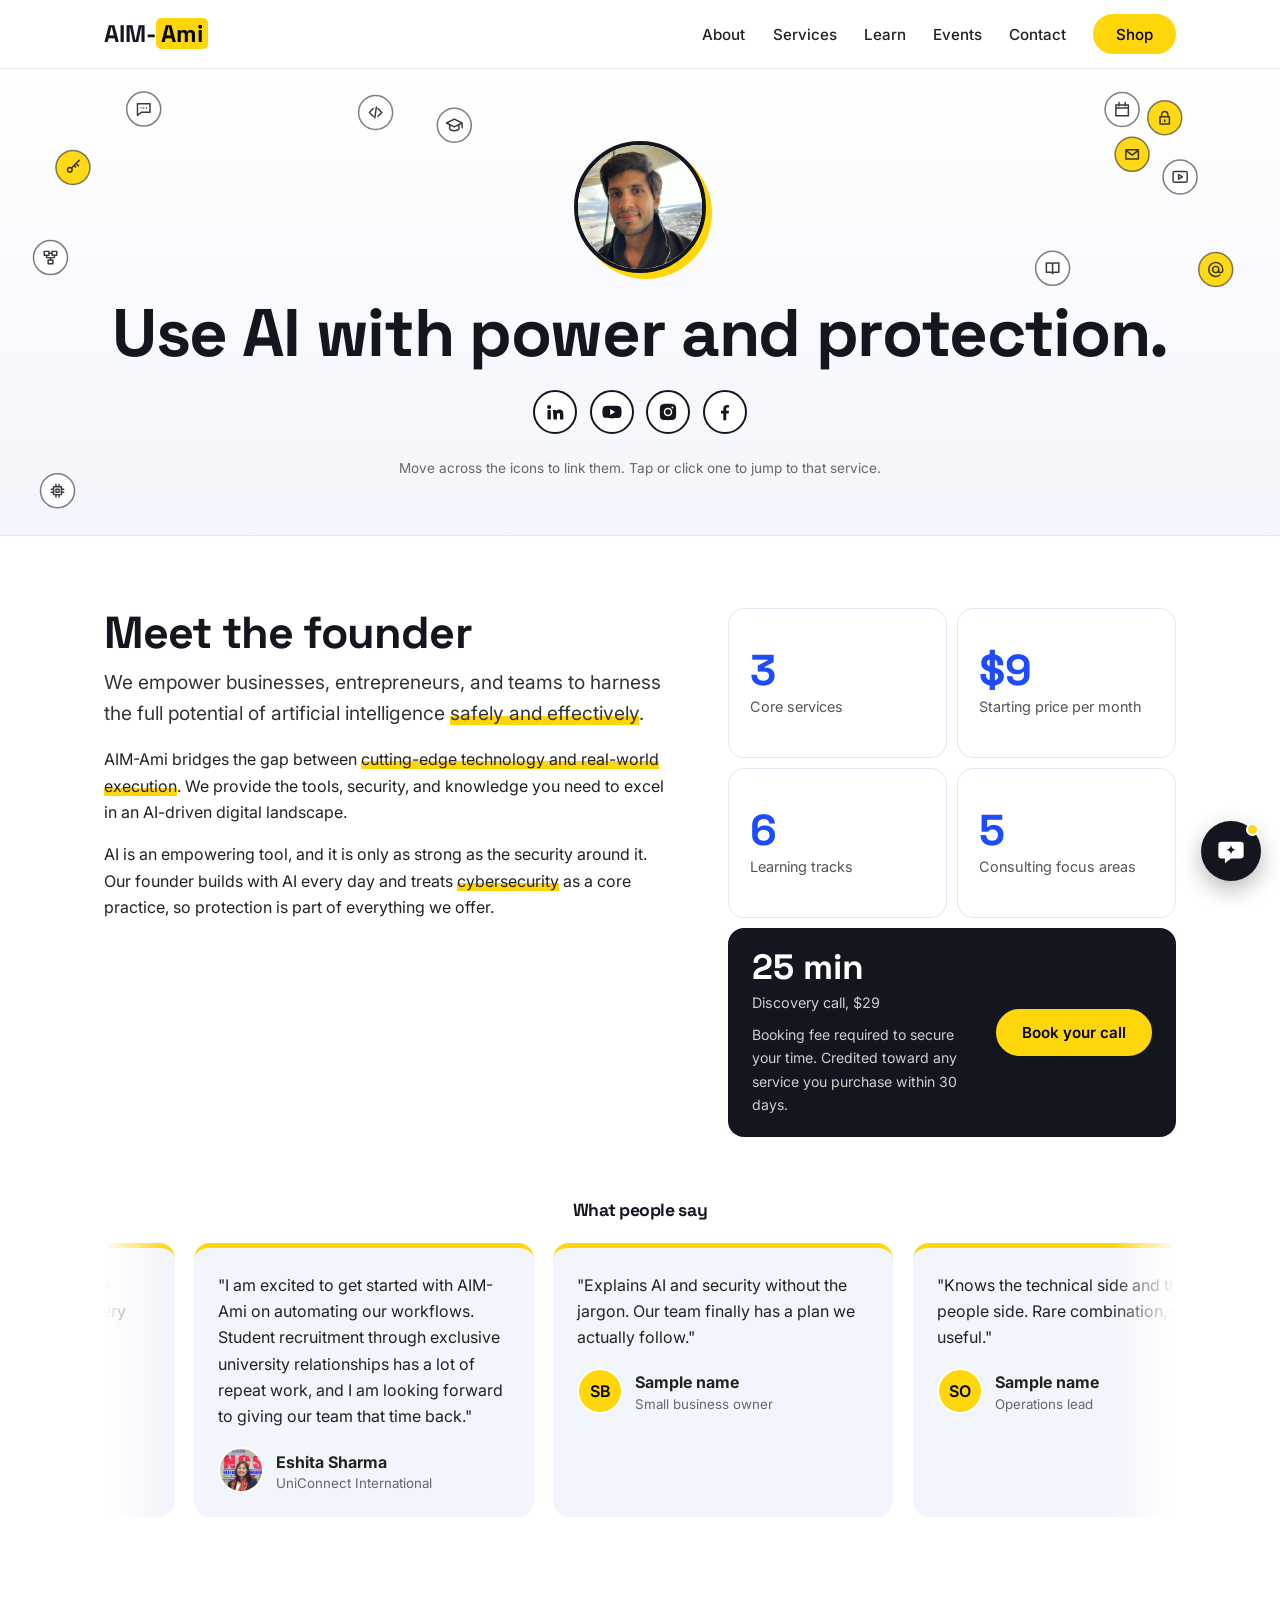
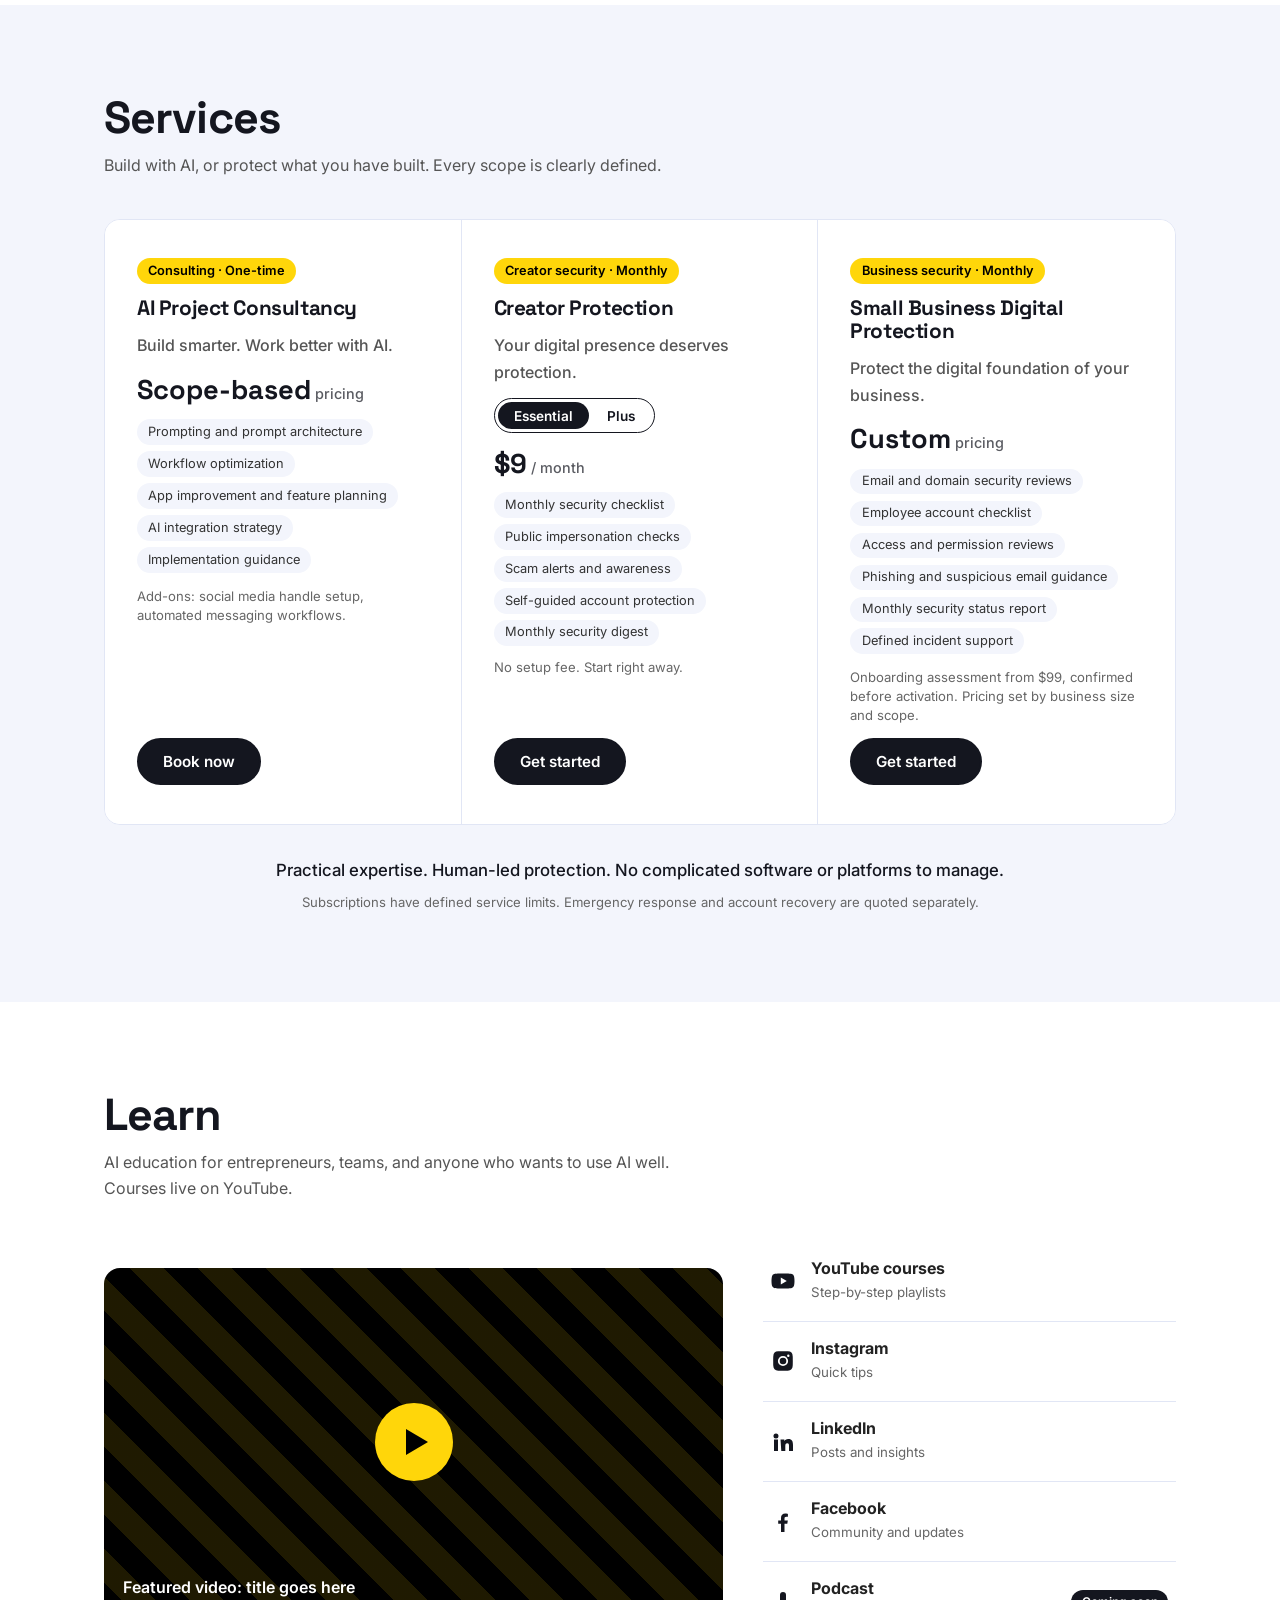
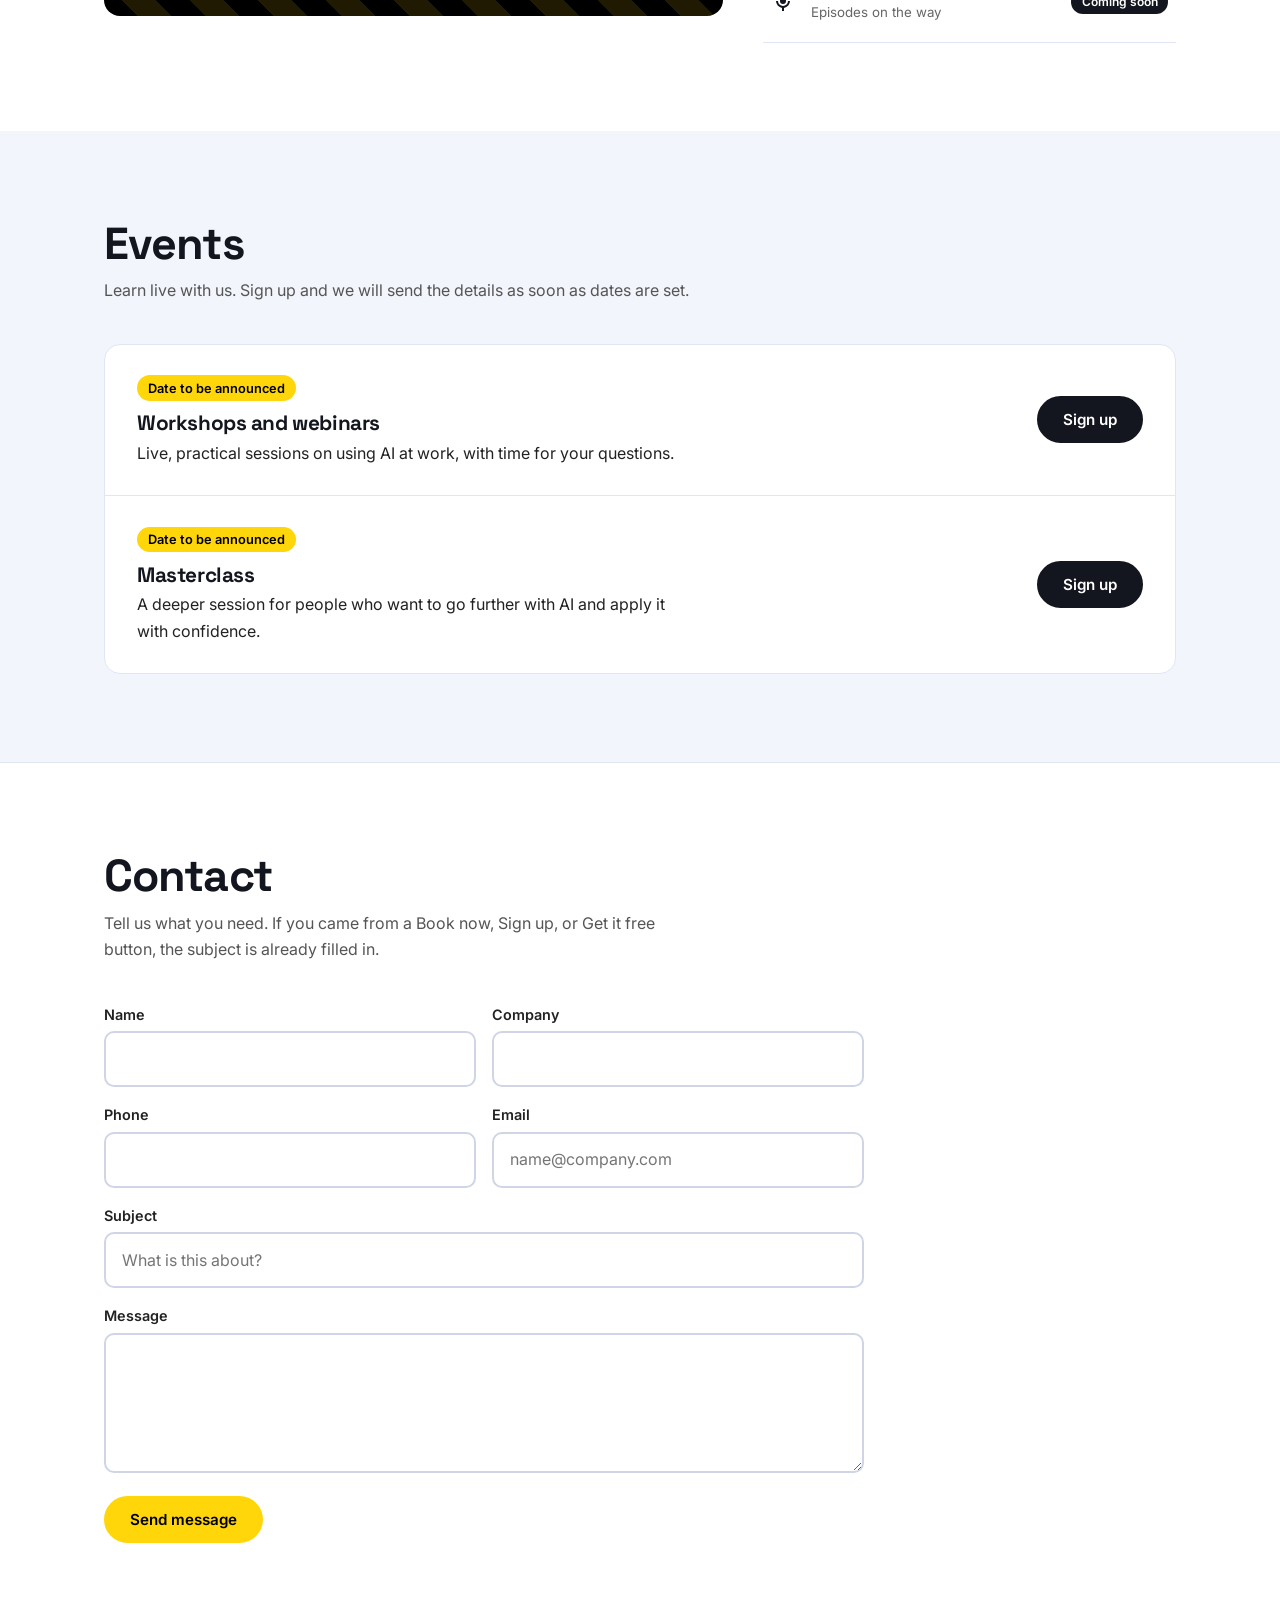
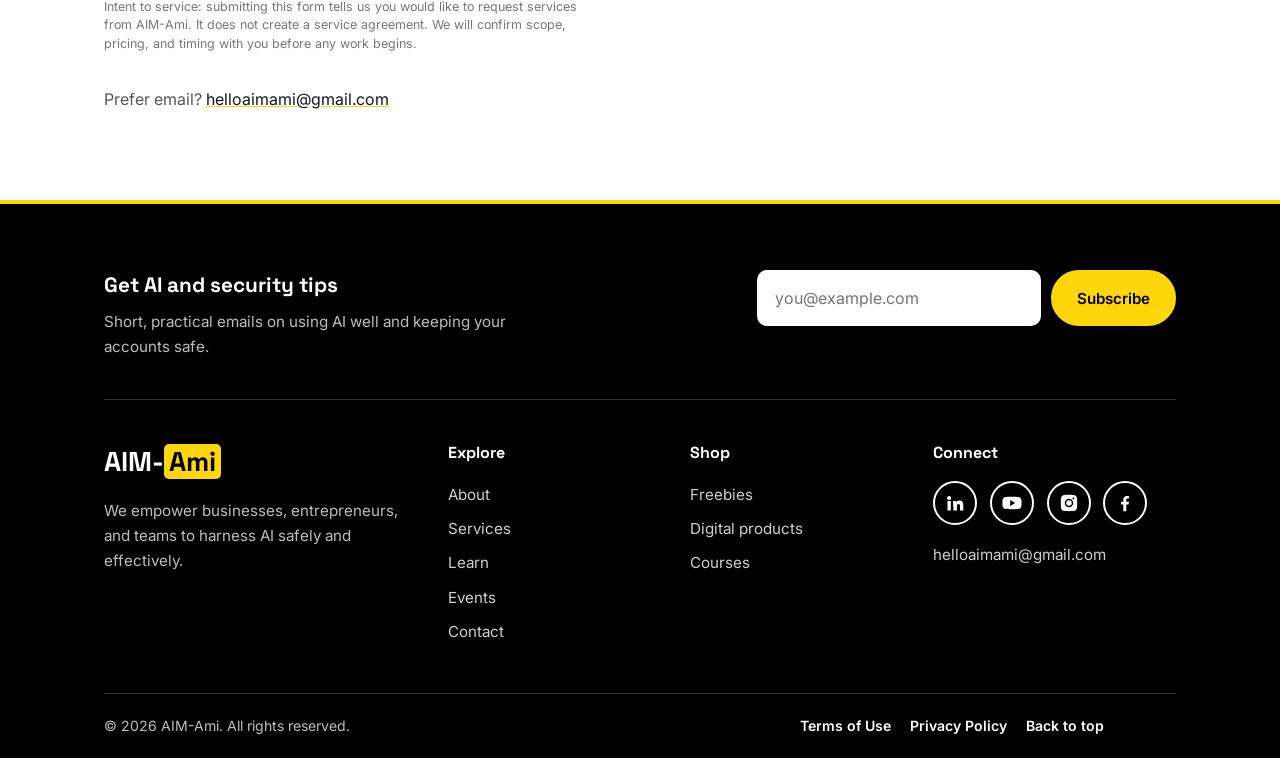
==== commit 91ac084b: "Add files via upload" ====
--- a/index.html
+++ b/index.html
@@ -3,8 +3,11 @@
 <title>AIM-Ami | AI architecture, cybersecurity, and education</title><meta name="description" content="AIM-Ami helps businesses, entrepreneurs, and teams use AI safely and effectively, with AI architecture help, cybersecurity for social media accounts, and AI education.">
 <link rel="preconnect" href="https://fonts.googleapis.com"><link rel="preconnect" href="https://fonts.gstatic.com" crossorigin>
 <link href="https://fonts.googleapis.com/css2?family=Inter:wght@400;500;600&family=Space+Grotesk:wght@500;700&display=swap" rel="stylesheet">
-<!-- Google Analytics: paste your script right here, just after the opening head tag content -->
-<link rel="stylesheet" href="styles.css?v=8"></head><body><header class="nav"><div class="wrap">
+<!-- Google Tag Manager -->
+<script>(function(w,d,s,l,i){w[l]=w[l]||[];w[l].push({'gtm.start':new Date().getTime(),event:'gtm.js'});var f=d.getElementsByTagName(s)[0],j=d.createElement(s),dl=l!='dataLayer'?'&l='+l:'';j.async=true;j.src='https://www.googletagmanager.com/gtm.js?id='+i+dl;f.parentNode.insertBefore(j,f);})(window,document,'script','dataLayer','GTM-WCK82QLB');</script>
+<!-- End Google Tag Manager -->
+<link rel="stylesheet" href="styles.css?v=9"></head><body>
+<noscript><iframe src="https://www.googletagmanager.com/ns.html?id=GTM-WCK82QLB" height="0" width="0" style="display:none;visibility:hidden"></iframe></noscript><header class="nav"><div class="wrap">
   <a class="logo" href="#about">AIM-<b>Ami</b><i></i></a>
   <button class="burger" aria-label="Menu" aria-expanded="false">&#9776;</button>
   <ul class="links"><li><a href="#about">About</a></li><li><a href="#services">Services</a></li><li><a href="#learn">Learn</a></li><li><a href="#events">Events</a></li><li><a href="#contact">Contact</a></li><li><a class="btn shop" href="shop.html">Shop</a></li></ul>
@@ -137,8 +140,8 @@
     <small>Unsubscribe anytime. See our <a href="privacy.html">Privacy Policy</a>.</small></div></div>
 <!-- PLACEHOLDER: free chatbot goes here. Paste your chatbot embed script inside this div. -->
 <div id="chatbot-slot">
-  <div class="chat-teaser" id="chat-teaser" hidden><span>Questions? Ask AIM-Ami</span><button type="button" class="chat-teaser-x" aria-label="Dismiss">&times;</button></div>
-  <div class="chat-panel" role="dialog" aria-label="AIM-Ami assistant"><b>Assistant coming soon</b><p>Ask about our services and products, or talk to a person. For now, use the contact form.</p></div>
-  <button class="chat-btn" aria-label="Open chat"><svg viewBox="0 0 32 32" width="30" height="30" aria-hidden="true"><path d="M6 6h20a3.5 3.5 0 0 1 3.500 3.500v11A3.500 3.500 0 0 1 26 24H16l-6.500 5v-5H6a3.500 3.500 0 0 1-3.500-3.500v-11A3.500 3.500 0 0 1 6 6z" fill="#fff"/><path d="M16 9.500c.55 3.200 1.900 4.550 5.100 5.100-3.200.55-4.550 1.900-5.100 5.100-.55-3.200-1.900-4.550-5.100-5.100 3.200-.55 4.550-1.900 5.100-5.100z" fill="#14161f"/></svg><i class="chat-dot" aria-hidden="true"></i></button>
+  <div class="chat-teaser" id="chat-teaser" hidden><span>Chat with Aima</span><button type="button" class="chat-teaser-x" aria-label="Dismiss">&times;</button></div>
+  <div class="chat-panel" role="dialog" aria-label="Chat with Aima"><b>Chat with Aima</b><p>Aima needs JavaScript to chat. You can also use the contact form.</p></div>
+  <button class="chat-btn" aria-label="Chat with Aima" title="Chat with Aima"><svg viewBox="0 0 32 32" width="30" height="30" aria-hidden="true"><path d="M6 6h20a3.5 3.5 0 0 1 3.500 3.500v11A3.500 3.500 0 0 1 26 24H16l-6.500 5v-5H6a3.500 3.500 0 0 1-3.500-3.500v-11A3.500 3.500 0 0 1 6 6z" fill="#fff"/><path d="M16 9.500c.55 3.200 1.900 4.550 5.100 5.100-3.200.55-4.550 1.900-5.100 5.100-.55-3.200-1.900-4.550-5.100-5.100 3.200-.55 4.550-1.900 5.100-5.100z" fill="#14161f"/></svg><i class="chat-dot" aria-hidden="true"></i></button>
 </div>
-<script src="main.js?v=8"></script><script src="firebase-config.js?v=8"></script><script src="chat.js?v=8" defer></script></body></html>+<script src="main.js?v=9"></script><script src="firebase-config.js?v=9"></script><script src="chat.js?v=9" defer></script></body></html>
--- a/styles.css
+++ b/styles.css
@@ -400,3 +400,6 @@
 .chat-panel[data-view="form"] .cw-form{display:block}
 .chat-btn.cw-unread .chat-dot{width:18px;height:18px;top:-3px;right:-3px;animation:chatring 1.4s infinite}
 @media(max-width:560px){.chat-panel{position:fixed;left:.6rem;right:.6rem;bottom:5.4rem;width:auto;height:min(72vh,580px)}.cw-foot span{display:none}}
+
+.qname{color:inherit;text-decoration:underline;text-decoration-color:var(--yellow);text-decoration-thickness:2px;text-underline-offset:3px;transition:color .2s}
+.qname:hover{color:var(--blue)}.quote:hover .qname{text-decoration-color:#fff}.quote:hover .qname:hover{color:#fff;text-decoration-color:var(--yellow)}
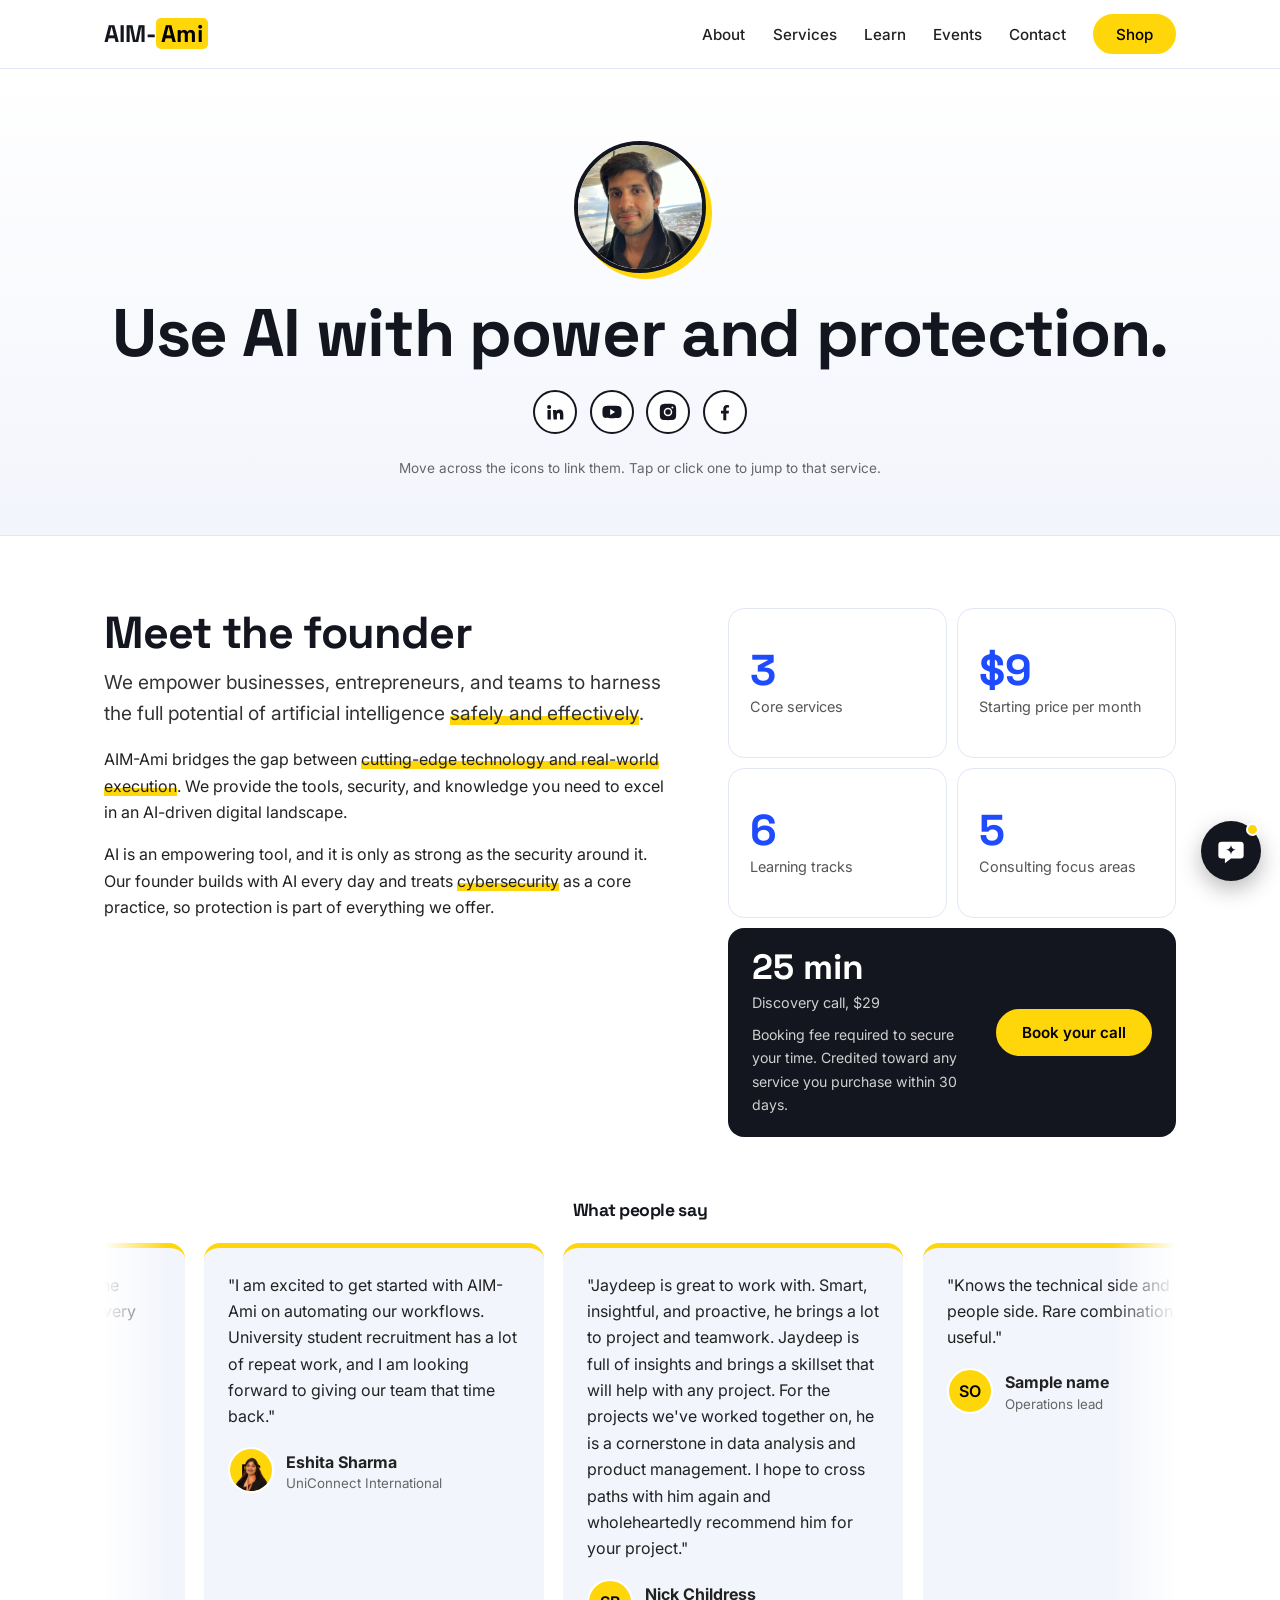
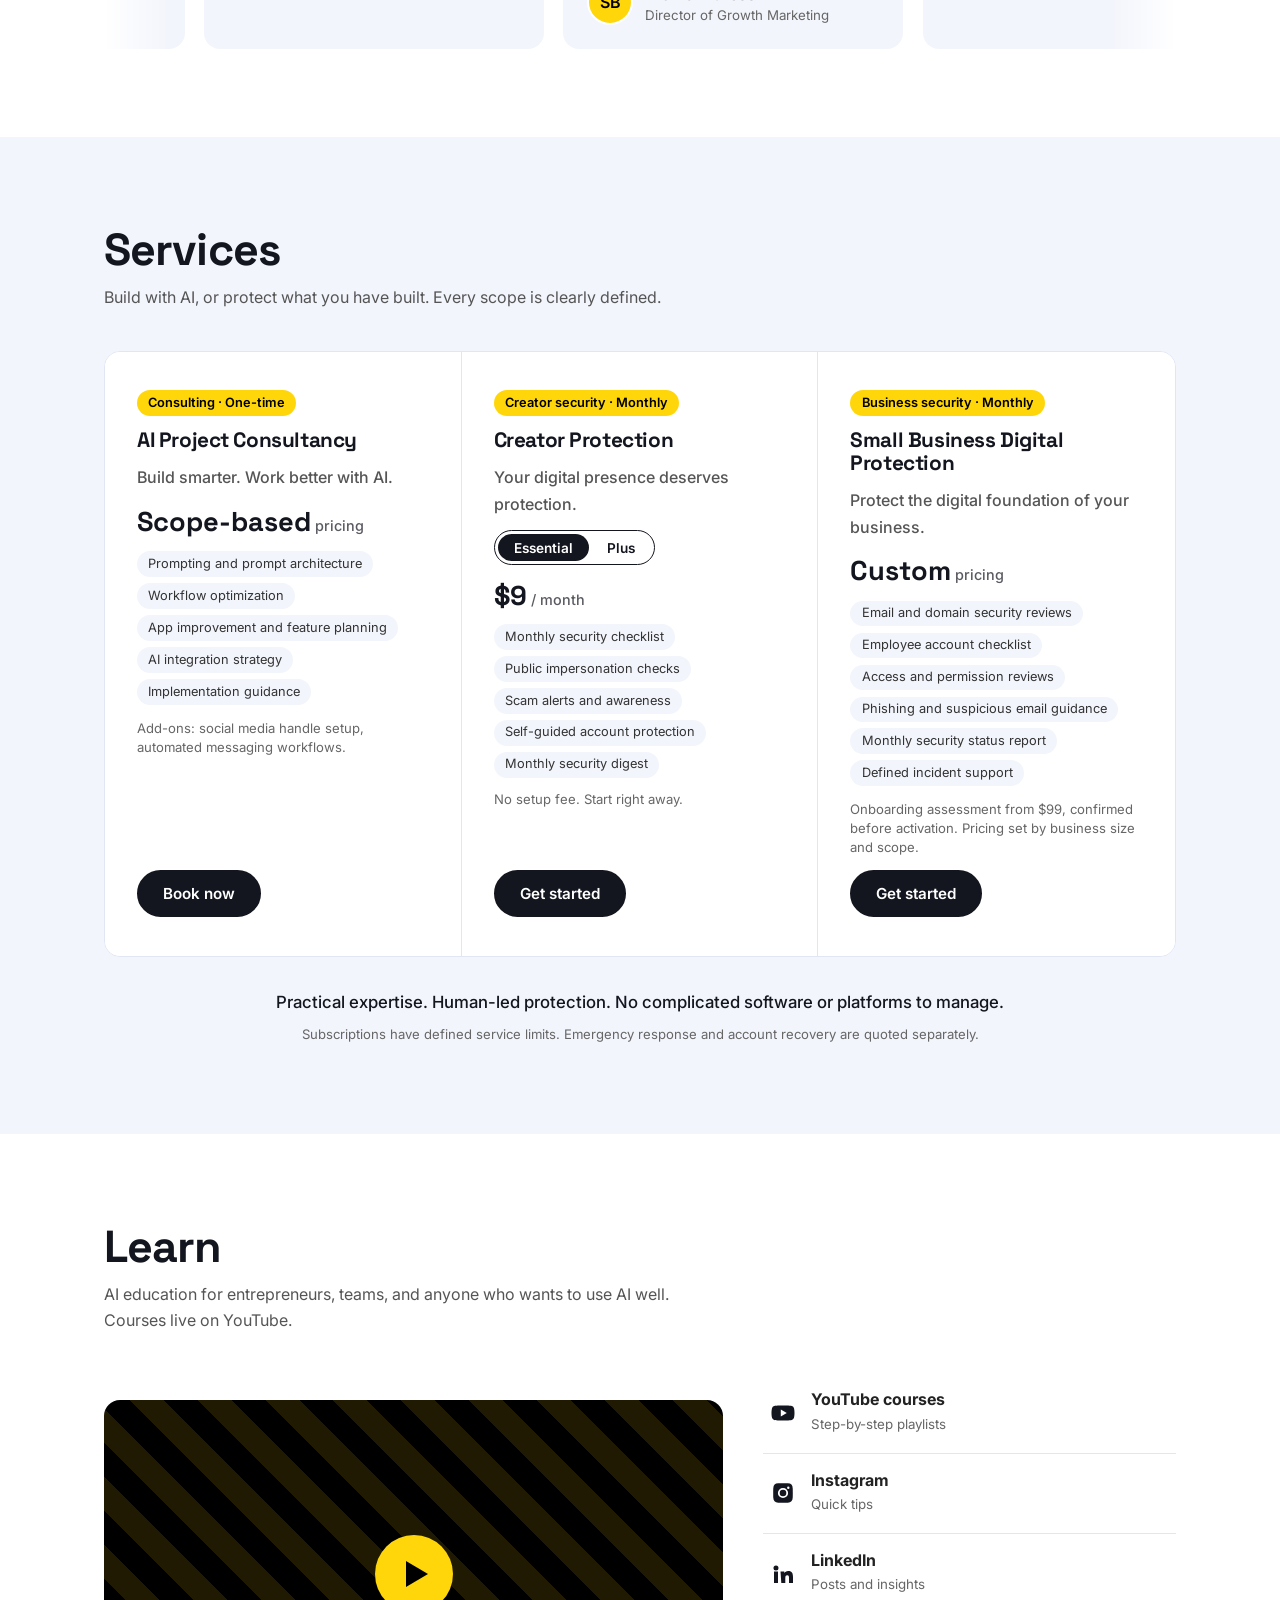
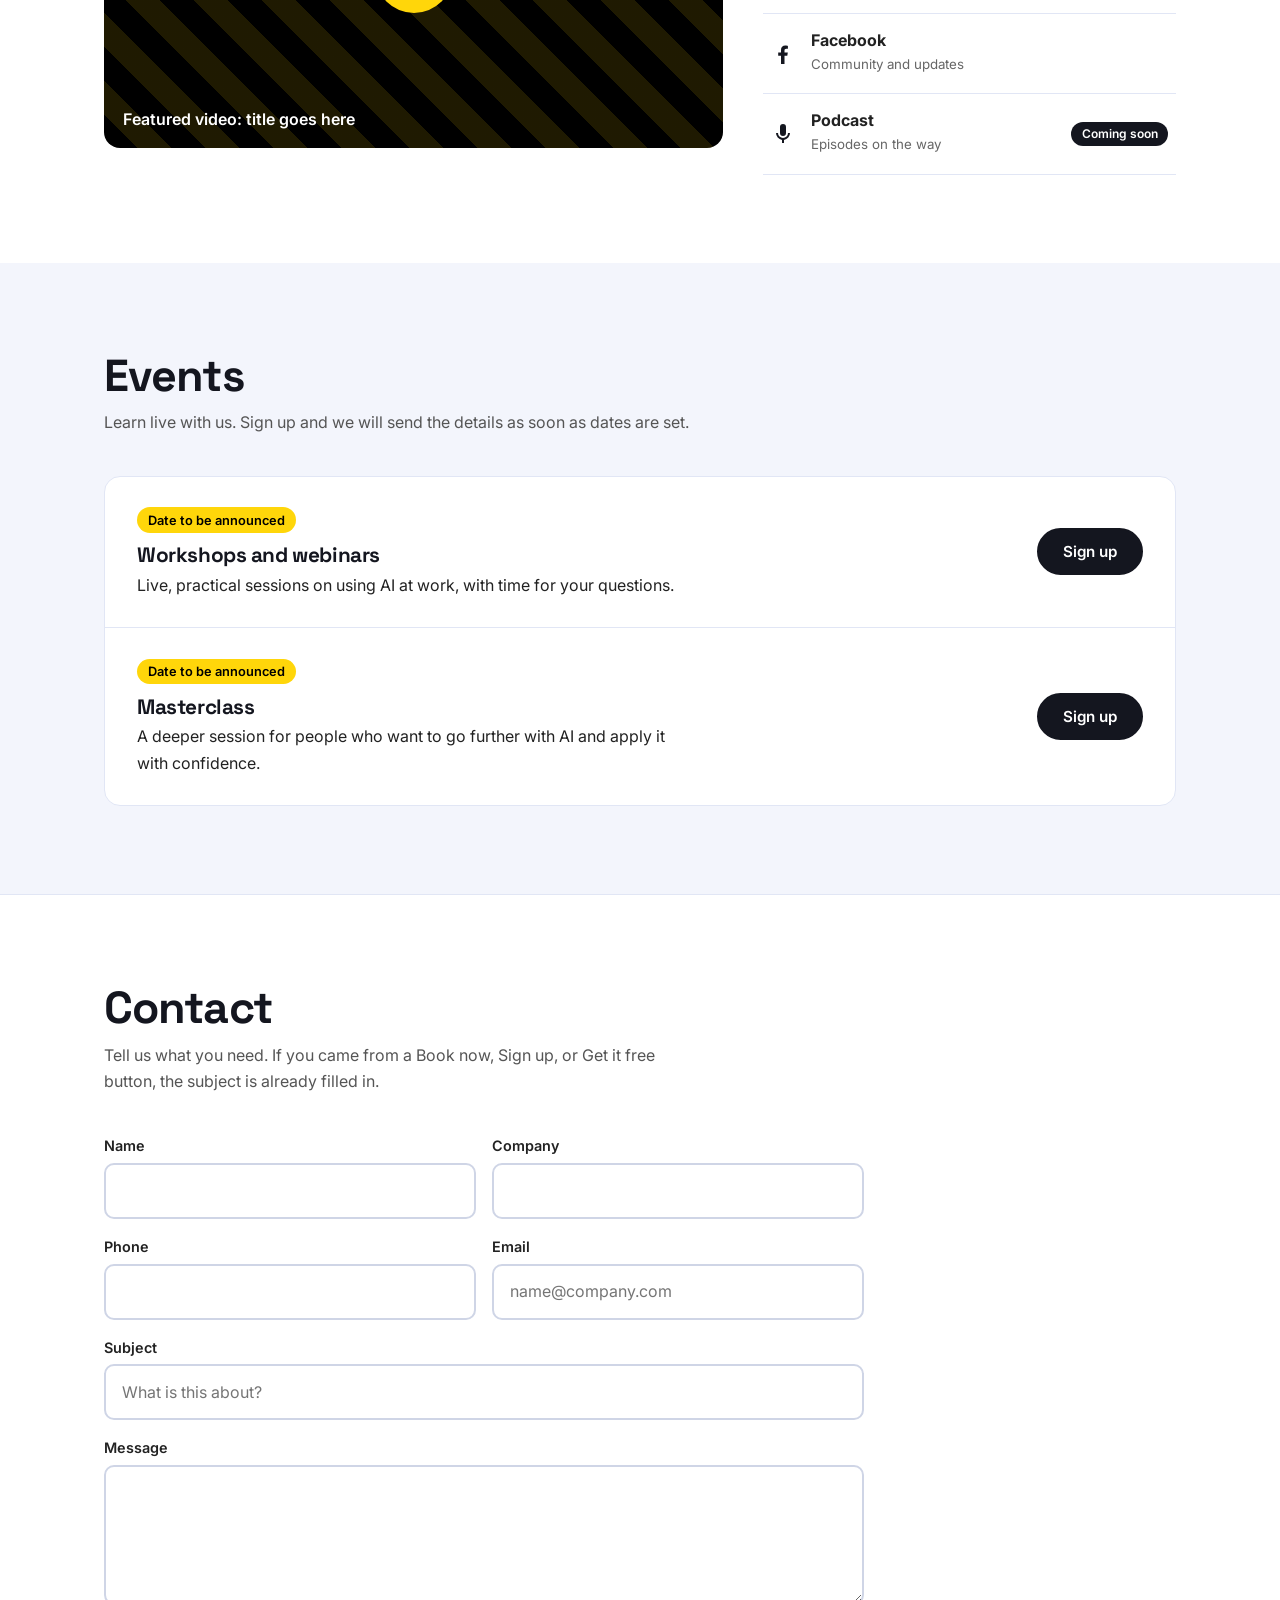
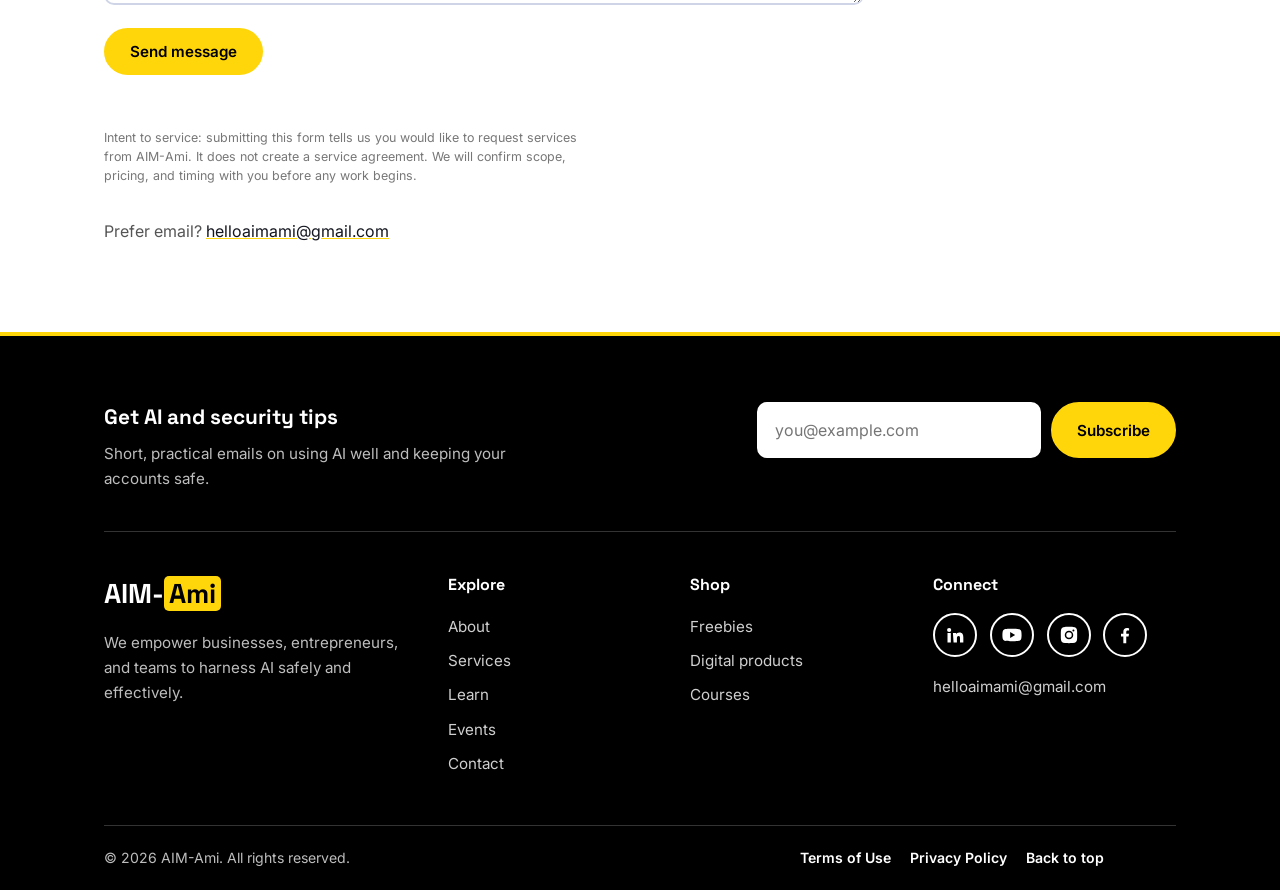
==== commit 8f0e6c39: "Revise testimonials for clarity and content Updated testimonials section with new quotes and improve" ====
--- a/index.html
+++ b/index.html
@@ -41,7 +41,7 @@
   </div>
   <!-- PLACEHOLDER: SAMPLE testimonials. Replace with real, permissioned quotes. Swap the initials in .av for <img src="images/name.jpg" alt=""> to show a headshot -->
   <div class="marquee"><h3>What people say</h3>
-    <div class="scroller" tabindex="0" role="region" aria-label="Testimonials, scroll sideways to read more"><div class="track"><figure class="quote"><p>"I am excited to get started with AIM-Ami on automating our workflows. Student recruitment through exclusive university relationships has a lot of repeat work, and I am looking forward to giving our team that time back."</p><div class="who"><div class="av">ES<img src="Eshita.webp" alt="" onerror="this.remove()"></div><div><b>Eshita Sharma</b><small>UniConnect International</small></div></div></figure><figure class="quote"><p>"Explains AI and security without the jargon. Our team finally has a plan we actually follow."</p><div class="who"><div class="av">SB</div><div><b>Sample name</b><small>Small business owner</small></div></div></figure><figure class="quote"><p>"Knows the technical side and the people side. Rare combination, very useful."</p><div class="who"><div class="av">SO</div><div><b>Sample name</b><small>Operations lead</small></div></div></figure></div></div></div>
+    <div class="scroller" tabindex="0" role="region" aria-label="Testimonials, scroll sideways to read more"><div class="track"><figure class="quote"><p>"I am excited to get started with AIM-Ami on automating our workflows. University student recruitment has a lot of repeat work, and I am looking forward to giving our team that time back."</p><div class="who"><div class="av">ES<img src="Eshita.webp" alt="" onerror="this.remove()"></div><div><b>Eshita Sharma</b><small>UniConnect International</small></div></div></figure><figure class="quote"><p>"Jaydeep is great to work with. Smart, insightful, and proactive, he brings a lot to project and teamwork. Jaydeep is full of insights and brings a skillset that will help with any project. For the projects we've worked together on, he is a cornerstone in data analysis and product management. I hope to cross paths with him again and wholeheartedly recommend him for your project."</p><div class="who"><div class="av">SB</div><div><b>Nick Childress</b><small>Director of Growth Marketing</small></div></div></figure><figure class="quote"><p>"Knows the technical side and the people side. Rare combination, very useful."</p><div class="who"><div class="av">SO</div><div><b>Sample name</b><small>Operations lead</small></div></div></figure></div></div></div>
 </div></section>
 
 <section id="services"><div class="wrap">
@@ -144,4 +144,4 @@
   <div class="chat-panel" role="dialog" aria-label="Chat with Aima"><b>Chat with Aima</b><p>Aima needs JavaScript to chat. You can also use the contact form.</p></div>
   <button class="chat-btn" aria-label="Chat with Aima" title="Chat with Aima"><svg viewBox="0 0 32 32" width="30" height="30" aria-hidden="true"><path d="M6 6h20a3.5 3.5 0 0 1 3.500 3.500v11A3.500 3.500 0 0 1 26 24H16l-6.500 5v-5H6a3.500 3.500 0 0 1-3.500-3.500v-11A3.500 3.500 0 0 1 6 6z" fill="#fff"/><path d="M16 9.500c.55 3.200 1.900 4.550 5.100 5.100-3.200.55-4.550 1.900-5.100 5.100-.55-3.200-1.900-4.550-5.100-5.100 3.200-.55 4.550-1.900 5.100-5.100z" fill="#14161f"/></svg><i class="chat-dot" aria-hidden="true"></i></button>
 </div>
-<script src="main.js?v=9"></script><script src="firebase-config.js?v=9"></script><script src="chat.js?v=9" defer></script></body></html>+<script src="main.js?v=9"></script><script src="firebase-config.js?v=9"></script><script src="chat.js?v=9" defer></script></body></html>
--- a/styles.css
+++ b/styles.css
@@ -403,3 +403,30 @@
 
 .qname{color:inherit;text-decoration:underline;text-decoration-color:var(--yellow);text-decoration-thickness:2px;text-underline-offset:3px;transition:color .2s}
 .qname:hover{color:var(--blue)}.quote:hover .qname{text-decoration-color:#fff}.quote:hover .qname:hover{color:#fff;text-decoration-color:var(--yellow)}
+
+
+
+.cw-foot-actions { display: flex; gap: 0.5rem; align-items: center; }
+.cw-save { background: #fff; color: var(--ink); border: 1px solid var(--line); font-size: 0.8rem; padding: 0.3rem 0.7rem; border-radius: 999px; }
+.cw-save:hover { background: var(--grey); }
+
+/* ===== Append this to the END of styles.css ===== */
+
+/* Footer: buttons on ONE line, disclaimer on its own single line underneath */
+.cw-foot{flex-direction:column;align-items:stretch;gap:.45rem;padding:.5rem .9rem .75rem}
+.cw-foot-actions{display:flex;flex-wrap:nowrap;align-items:center;gap:.5rem}
+.cw-human,.cw-save{flex:0 0 auto;white-space:nowrap;font:600 .78rem 'Inter',sans-serif;line-height:1.2;padding:.3rem .8rem;border:1.5px solid var(--ink);border-radius:999px;background:none;color:var(--ink);cursor:pointer;transition:background .2s,color .2s,border-color .2s}
+.cw-human:hover,.cw-save:hover{background:var(--blue);border-color:var(--blue);color:#fff}
+.cw-foot span{display:block;white-space:nowrap;font-size:.68rem;color:#777}
+@media(max-width:560px){.cw-foot span{display:block}}
+
+/* Unread badge: blue, matches the site; hide the yellow dot while it shows */
+.cw-badge{background:var(--blue)!important;color:#fff!important}
+.chat-btn.cw-unread .chat-dot{display:none}
+
+/* ===== Append this to the END of styles.css ===== */
+
+/* Links inside chat messages: blue (matches the site), darker blue on hover */
+.cw-m a,.cw-bot a,.cw-agent a{color:var(--blue)!important;font-weight:600;text-decoration:underline;text-decoration-color:var(--blue);text-decoration-thickness:1.5px;text-underline-offset:2px}
+.cw-m a:hover,.cw-bot a:hover,.cw-agent a:hover{color:var(--navy)!important;text-decoration-color:var(--navy)}
+
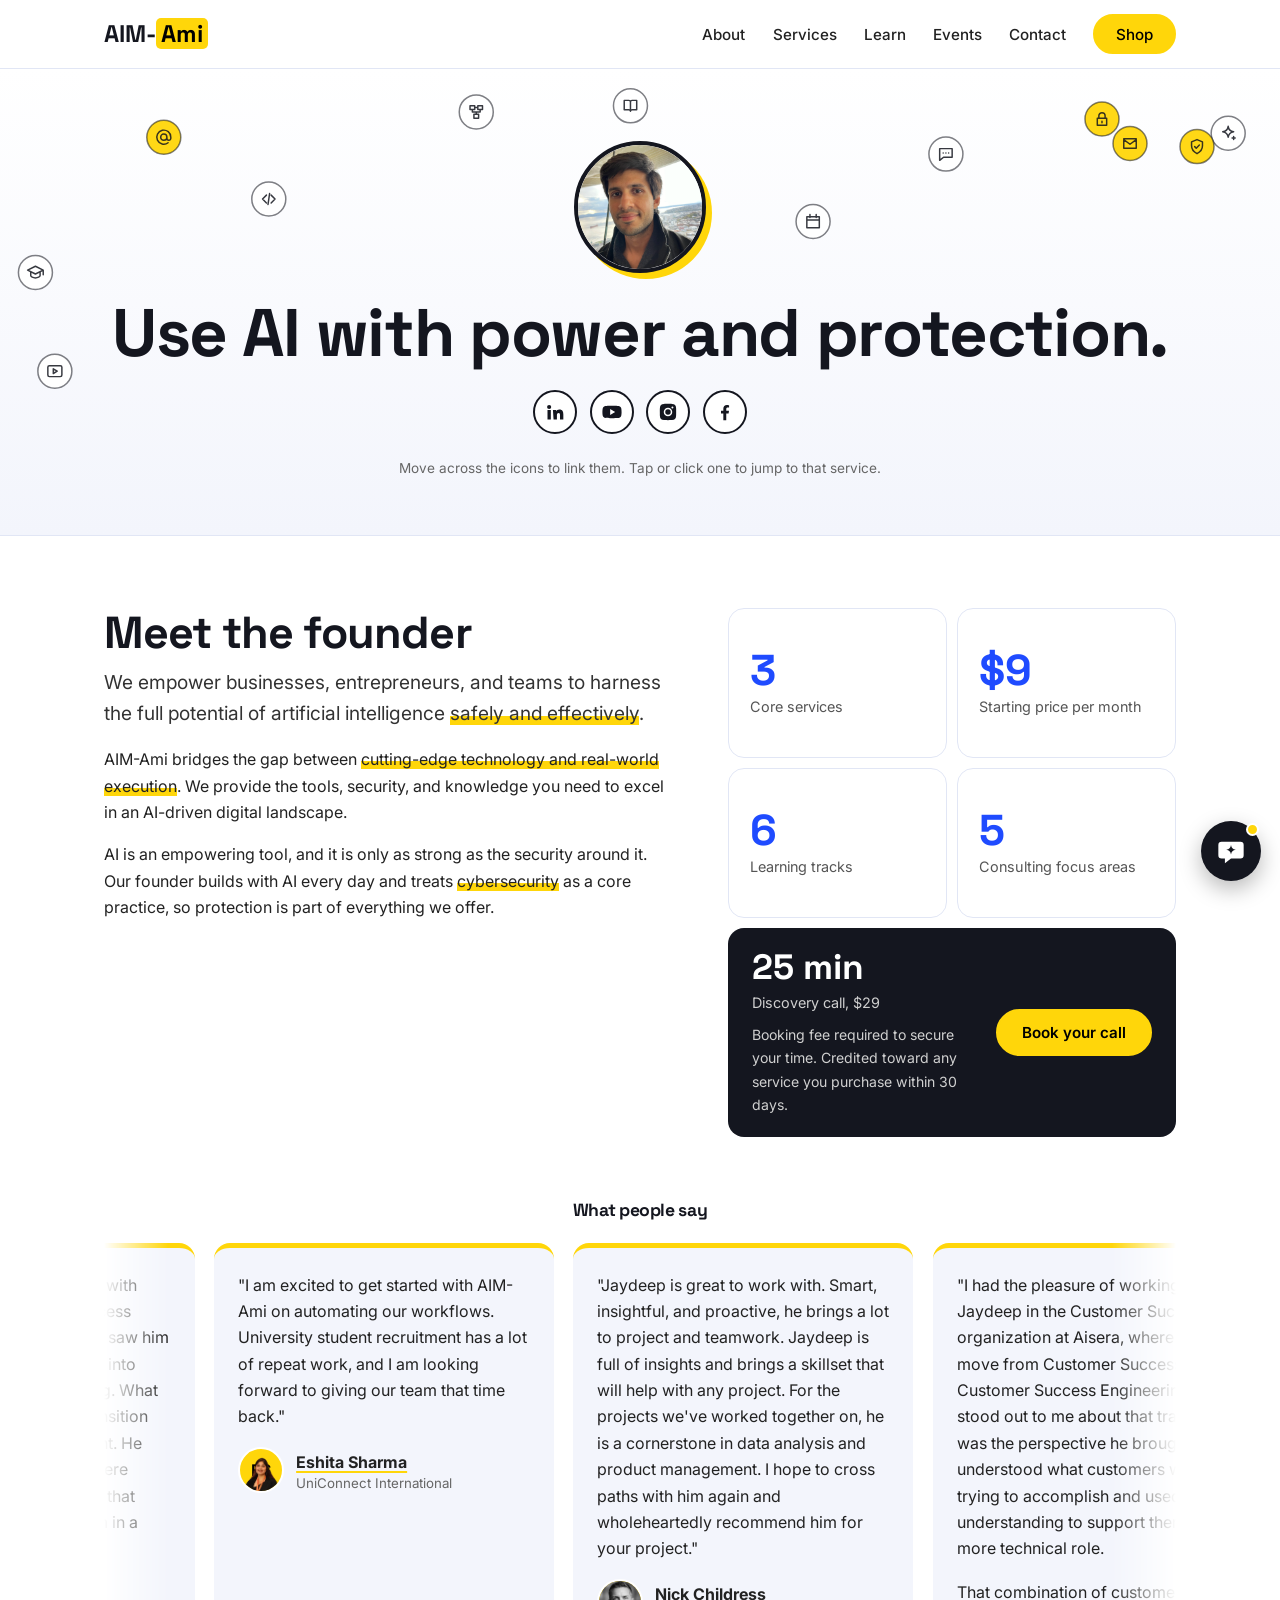
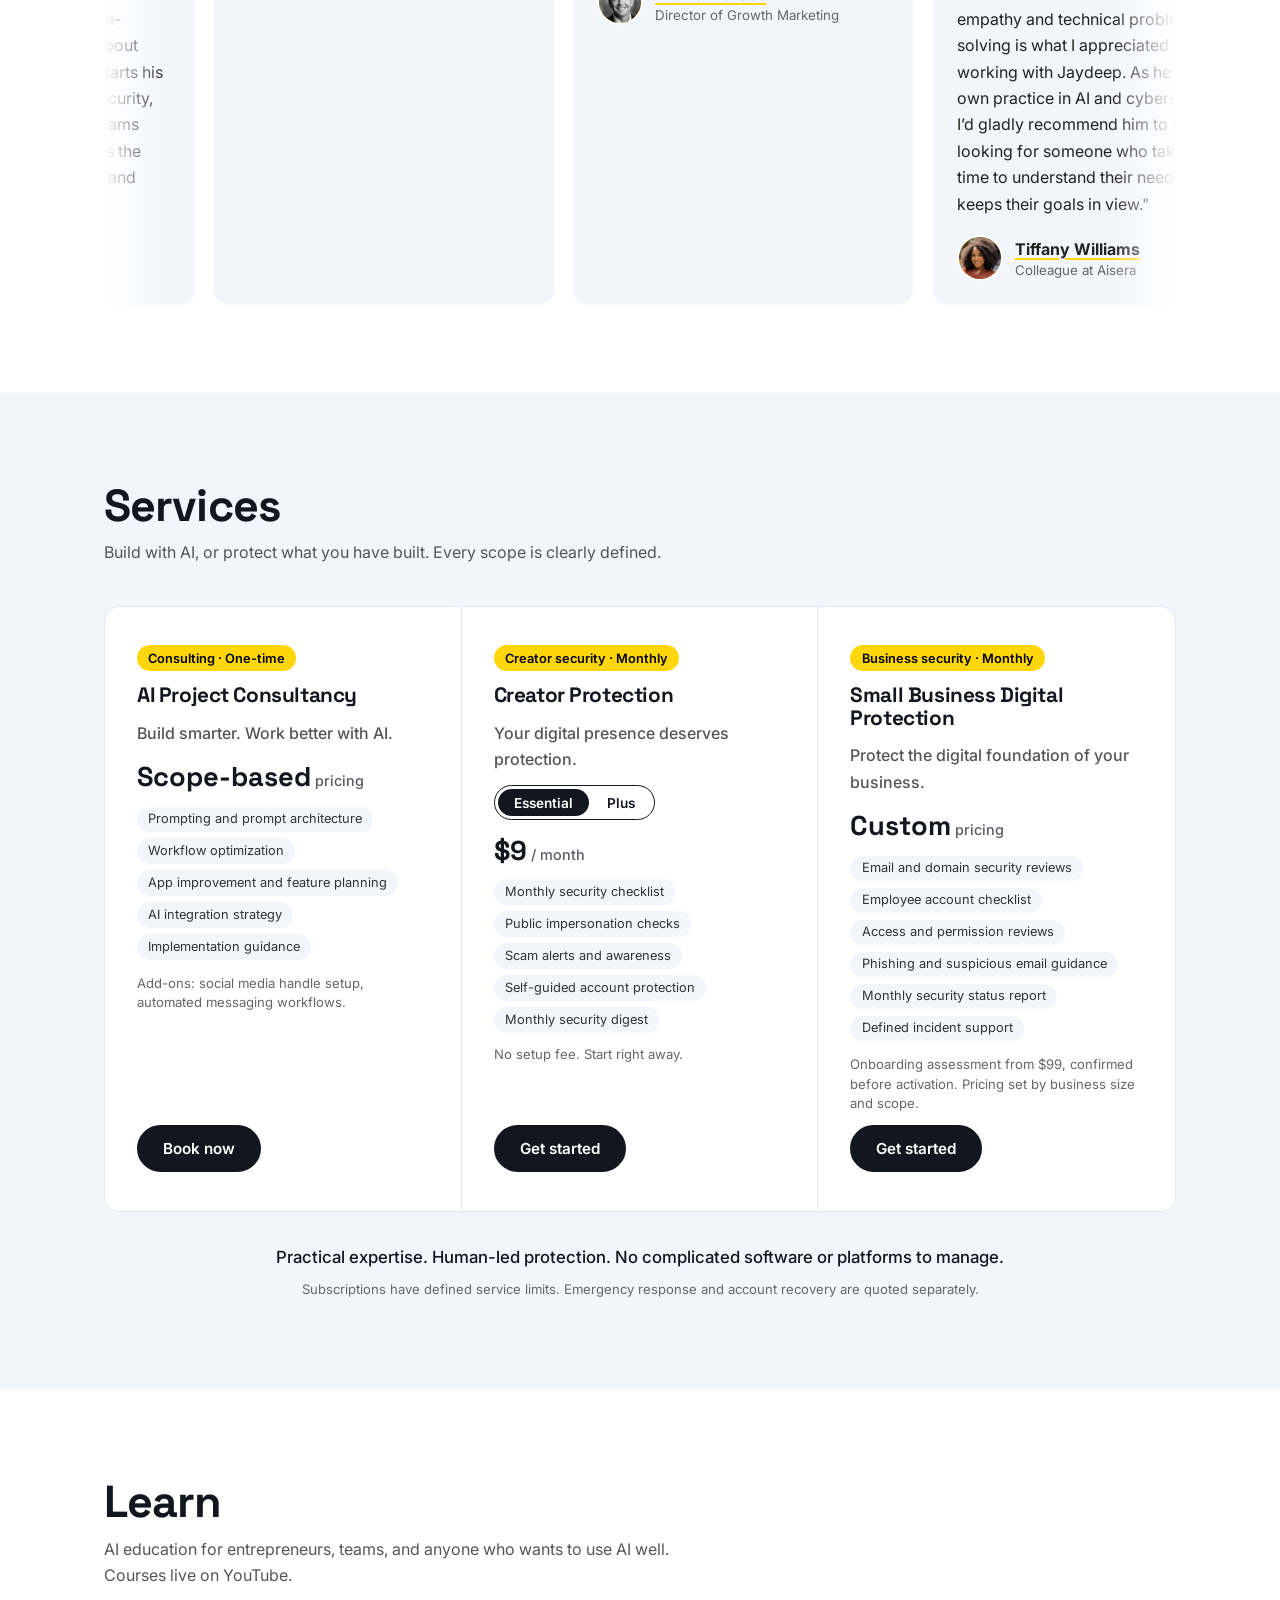
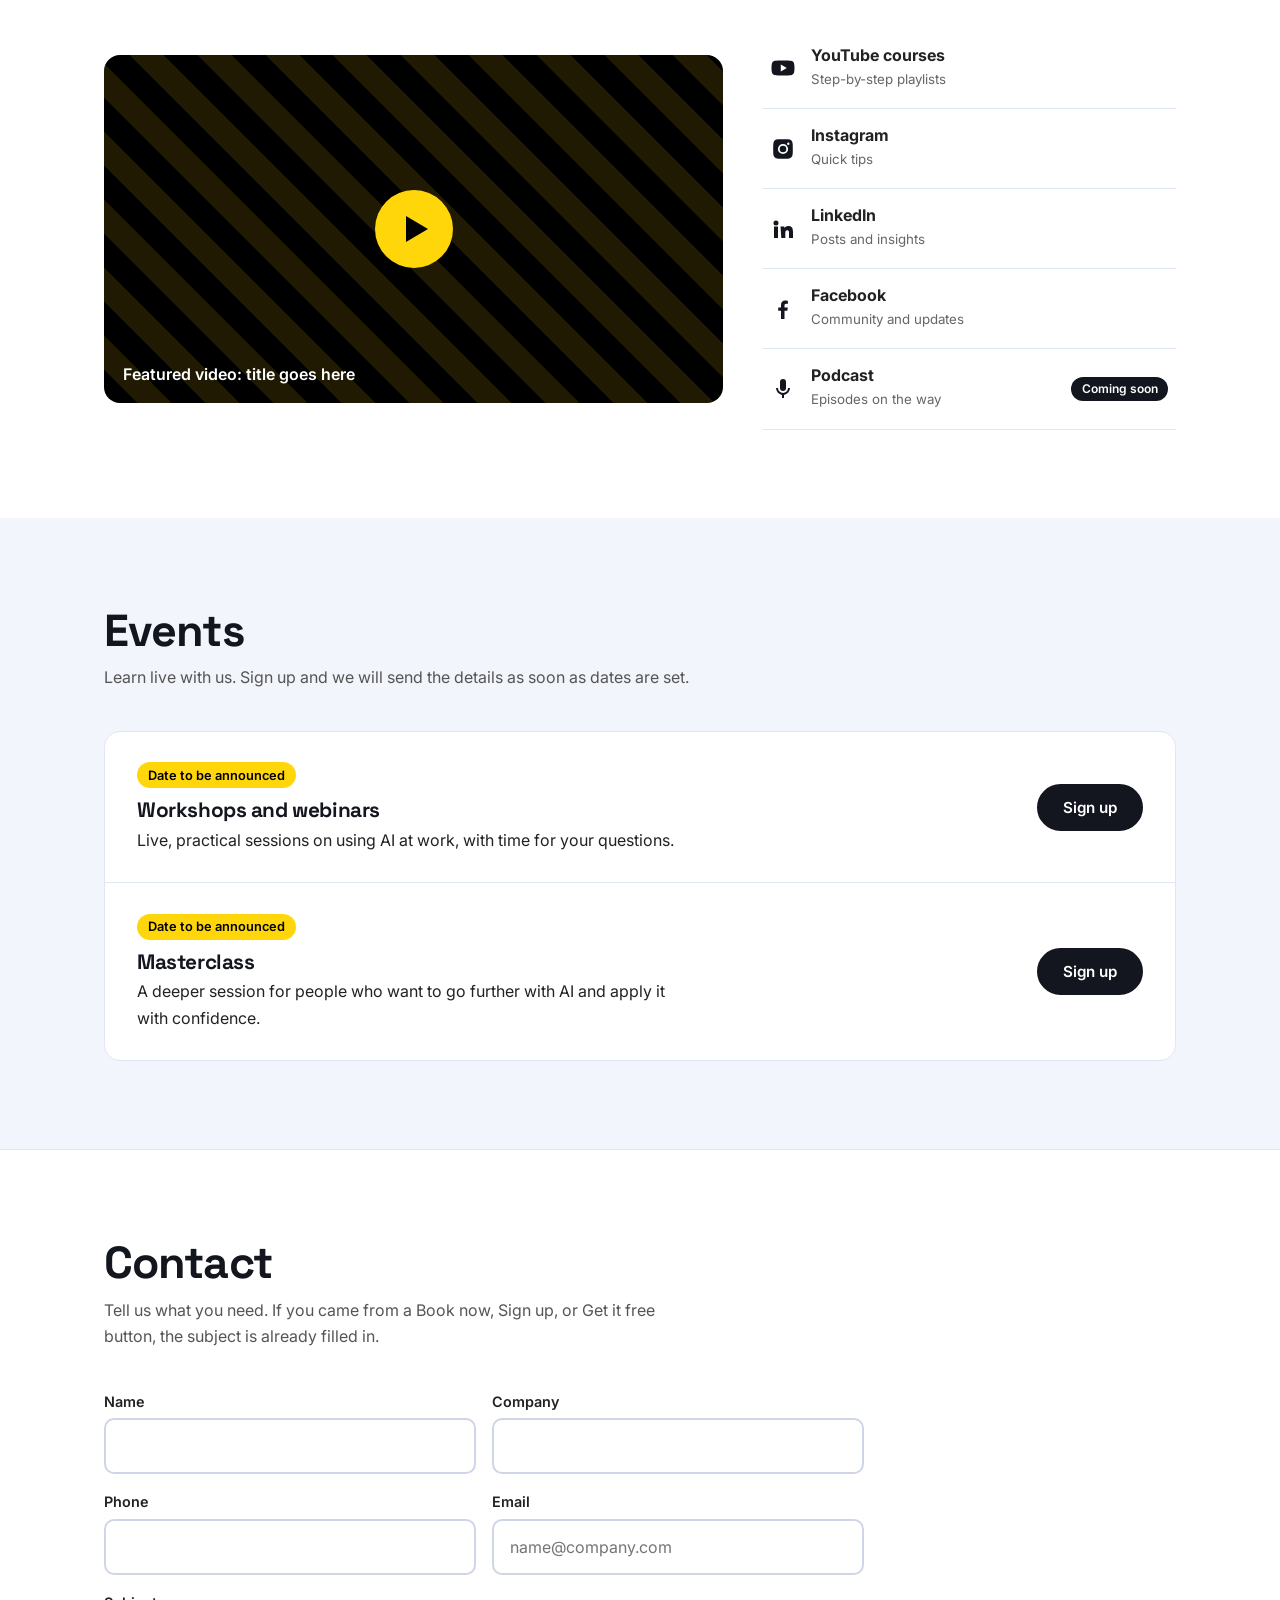
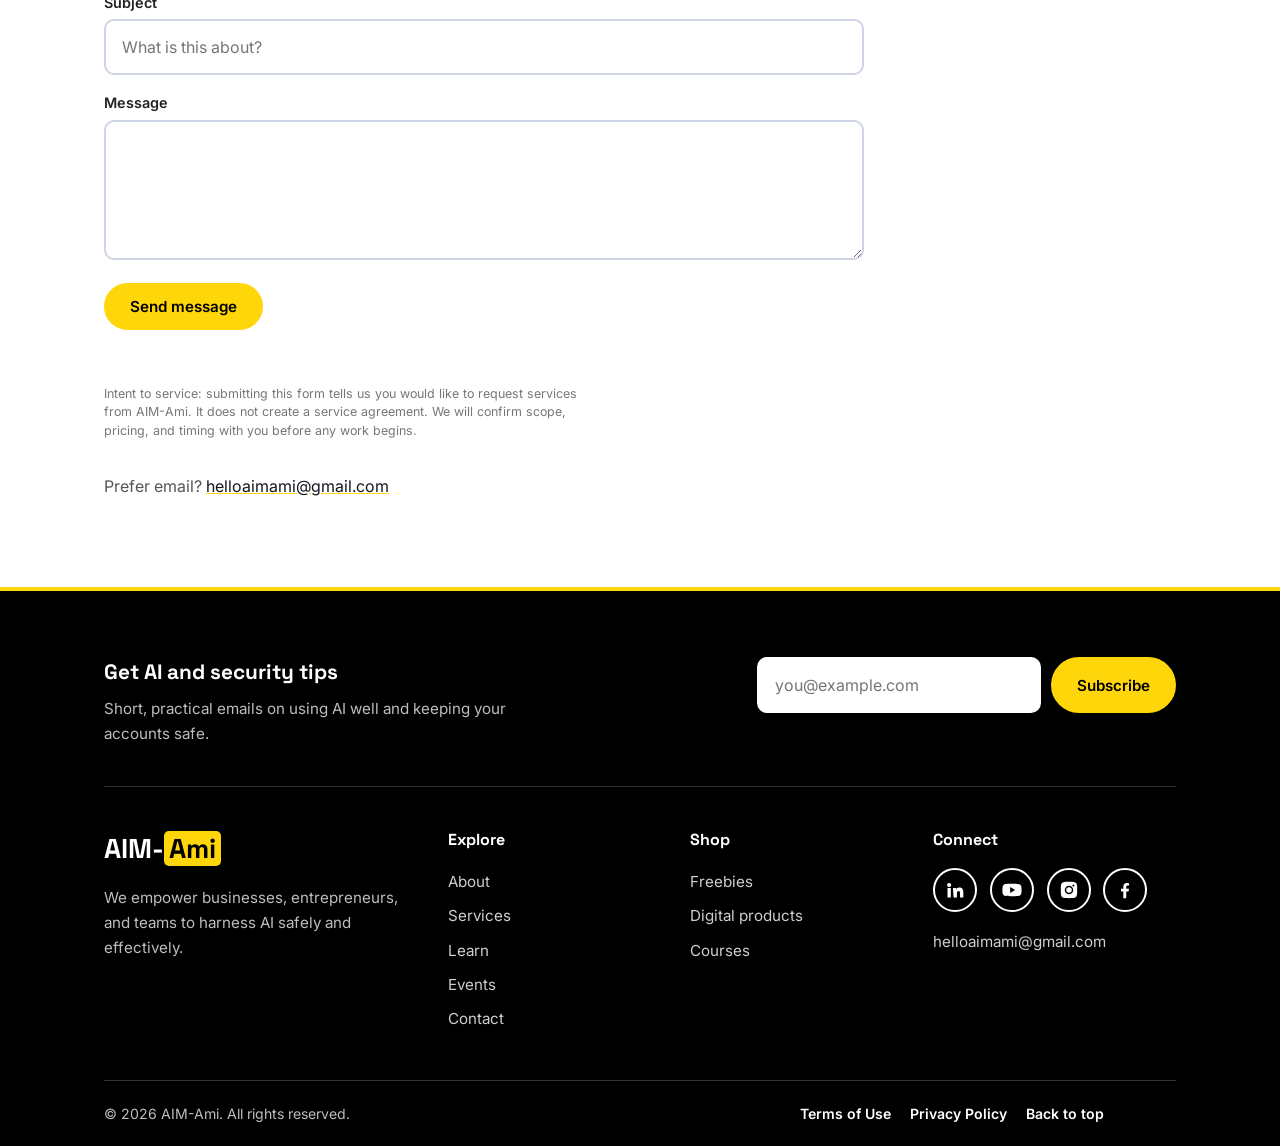
==== commit 139fa5b4: "Update index.html" ====
--- a/index.html
+++ b/index.html
@@ -6,7 +6,7 @@
 <!-- Google Tag Manager -->
 <script>(function(w,d,s,l,i){w[l]=w[l]||[];w[l].push({'gtm.start':new Date().getTime(),event:'gtm.js'});var f=d.getElementsByTagName(s)[0],j=d.createElement(s),dl=l!='dataLayer'?'&l='+l:'';j.async=true;j.src='https://www.googletagmanager.com/gtm.js?id='+i+dl;f.parentNode.insertBefore(j,f);})(window,document,'script','dataLayer','GTM-WCK82QLB');</script>
 <!-- End Google Tag Manager -->
-<link rel="stylesheet" href="styles.css?v=9"></head><body>
+<link rel="stylesheet" href="styles.css?v=11"></head><body>
 <noscript><iframe src="https://www.googletagmanager.com/ns.html?id=GTM-WCK82QLB" height="0" width="0" style="display:none;visibility:hidden"></iframe></noscript><header class="nav"><div class="wrap">
   <a class="logo" href="#about">AIM-<b>Ami</b><i></i></a>
   <button class="burger" aria-label="Menu" aria-expanded="false">&#9776;</button>
@@ -41,7 +41,7 @@
   </div>
   <!-- PLACEHOLDER: SAMPLE testimonials. Replace with real, permissioned quotes. Swap the initials in .av for <img src="images/name.jpg" alt=""> to show a headshot -->
   <div class="marquee"><h3>What people say</h3>
-    <div class="scroller" tabindex="0" role="region" aria-label="Testimonials, scroll sideways to read more"><div class="track"><figure class="quote"><p>"I am excited to get started with AIM-Ami on automating our workflows. University student recruitment has a lot of repeat work, and I am looking forward to giving our team that time back."</p><div class="who"><div class="av">ES<img src="Eshita.webp" alt="" onerror="this.remove()"></div><div><b>Eshita Sharma</b><small>UniConnect International</small></div></div></figure><figure class="quote"><p>"Jaydeep is great to work with. Smart, insightful, and proactive, he brings a lot to project and teamwork. Jaydeep is full of insights and brings a skillset that will help with any project. For the projects we've worked together on, he is a cornerstone in data analysis and product management. I hope to cross paths with him again and wholeheartedly recommend him for your project."</p><div class="who"><div class="av">SB</div><div><b>Nick Childress</b><small>Director of Growth Marketing</small></div></div></figure><figure class="quote"><p>"Knows the technical side and the people side. Rare combination, very useful."</p><div class="who"><div class="av">SO</div><div><b>Sample name</b><small>Operations lead</small></div></div></figure></div></div></div>
+    <div class="scroller" tabindex="0" role="region" aria-label="Testimonials, scroll sideways to read more"><div class="track"><figure class="quote"><p>"I am excited to get started with AIM-Ami on automating our workflows. University student recruitment has a lot of repeat work, and I am looking forward to giving our team that time back."</p><div class="who"><div class="av">ES<img src="Eshita.webp" alt="" onerror="this.remove()"></div><div><b><a class="qname" href="https://www.linkedin.com/in/jaydeep-sodhi/details/recommendations/?detailScreenTabIndex=0" target="_blank" rel="noopener">Eshita Sharma</a></b><small>UniConnect International</small></div></div></figure><figure class="quote"><p>"Jaydeep is great to work with. Smart, insightful, and proactive, he brings a lot to project and teamwork. Jaydeep is full of insights and brings a skillset that will help with any project. For the projects we've worked together on, he is a cornerstone in data analysis and product management. I hope to cross paths with him again and wholeheartedly recommend him for your project."</p><div class="who"><div class="av">NC<img src="Nick.webp" alt="" onerror="this.remove()"></div><div><b><a class="qname" href="https://www.linkedin.com/in/jaydeep-sodhi/details/recommendations/?detailScreenTabIndex=0" target="_blank" rel="noopener">Nick Childress</a></b><small>Director of Growth Marketing</small></div></div></figure><figure class="quote"><p>"I had the pleasure of working with Jaydeep in the Customer Success organization at Aisera, where I saw him move from Customer Success into Customer Success Engineering. What stood out to me about that transition was the perspective he brought. He understood what customers were trying to accomplish and used that understanding to support them in a more technical role.</p><p>That combination of customer empathy and technical problem-solving is what I appreciated about working with Jaydeep. As he starts his own practice in AI and cybersecurity, I’d gladly recommend him to teams looking for someone who takes the time to understand their needs and keeps their goals in view."</p><div class="who"><div class="av">TW<img src="Tiffany.webp" alt="" onerror="this.remove()"></div><div><b><a class="qname" href="https://www.linkedin.com/in/jaydeep-sodhi/details/recommendations/?detailScreenTabIndex=0" target="_blank" rel="noopener">Tiffany Williams</a></b><small>Colleague at Aisera</small></div></div></figure></div></div></div>
 </div></section>
 
 <section id="services"><div class="wrap">
@@ -144,4 +144,4 @@
   <div class="chat-panel" role="dialog" aria-label="Chat with Aima"><b>Chat with Aima</b><p>Aima needs JavaScript to chat. You can also use the contact form.</p></div>
   <button class="chat-btn" aria-label="Chat with Aima" title="Chat with Aima"><svg viewBox="0 0 32 32" width="30" height="30" aria-hidden="true"><path d="M6 6h20a3.5 3.5 0 0 1 3.500 3.500v11A3.500 3.500 0 0 1 26 24H16l-6.500 5v-5H6a3.500 3.500 0 0 1-3.500-3.500v-11A3.500 3.500 0 0 1 6 6z" fill="#fff"/><path d="M16 9.500c.55 3.200 1.900 4.550 5.100 5.100-3.200.55-4.550 1.900-5.100 5.100-.55-3.200-1.900-4.550-5.100-5.100 3.200-.55 4.550-1.900 5.100-5.100z" fill="#14161f"/></svg><i class="chat-dot" aria-hidden="true"></i></button>
 </div>
-<script src="main.js?v=9"></script><script src="firebase-config.js?v=9"></script><script src="chat.js?v=9" defer></script></body></html>
+<script src="main.js?v=11"></script><script src="firebase-config.js?v=11"></script><script src="chat.js?v=11" defer></script></body></html>
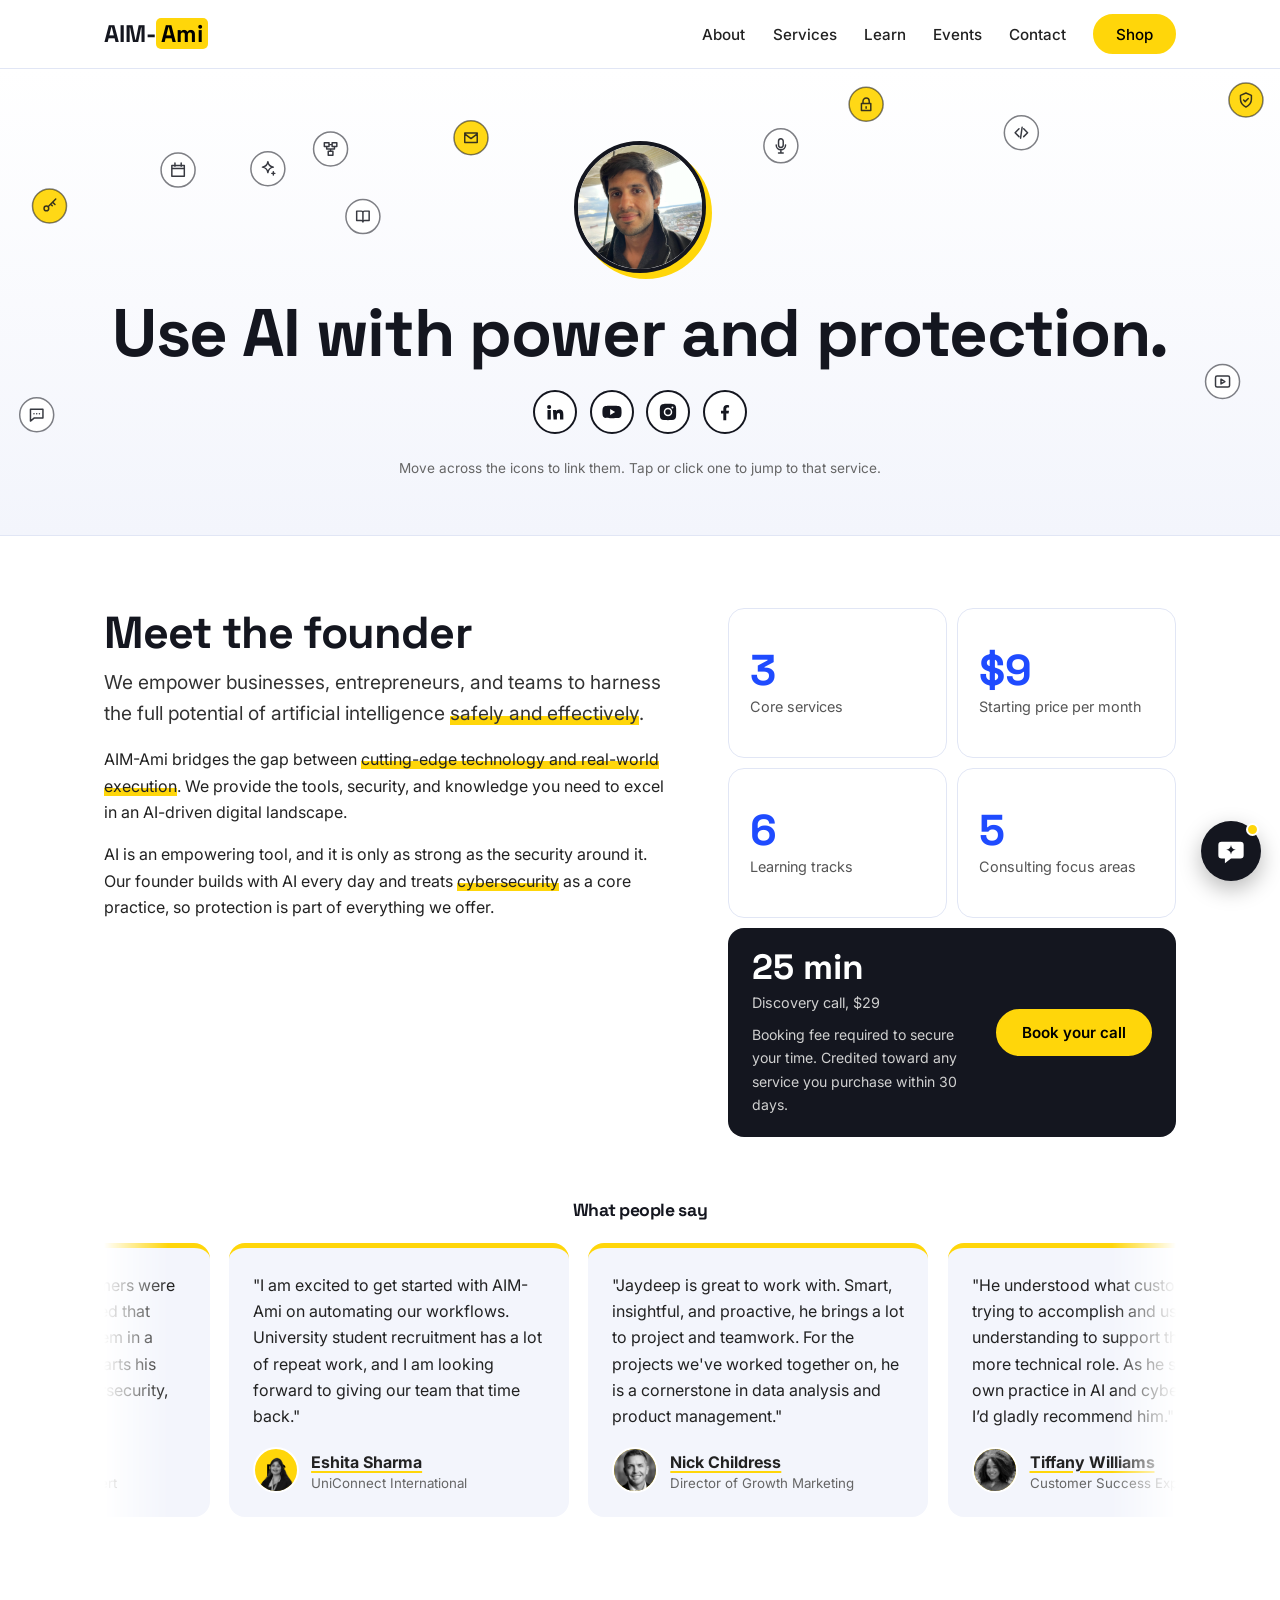
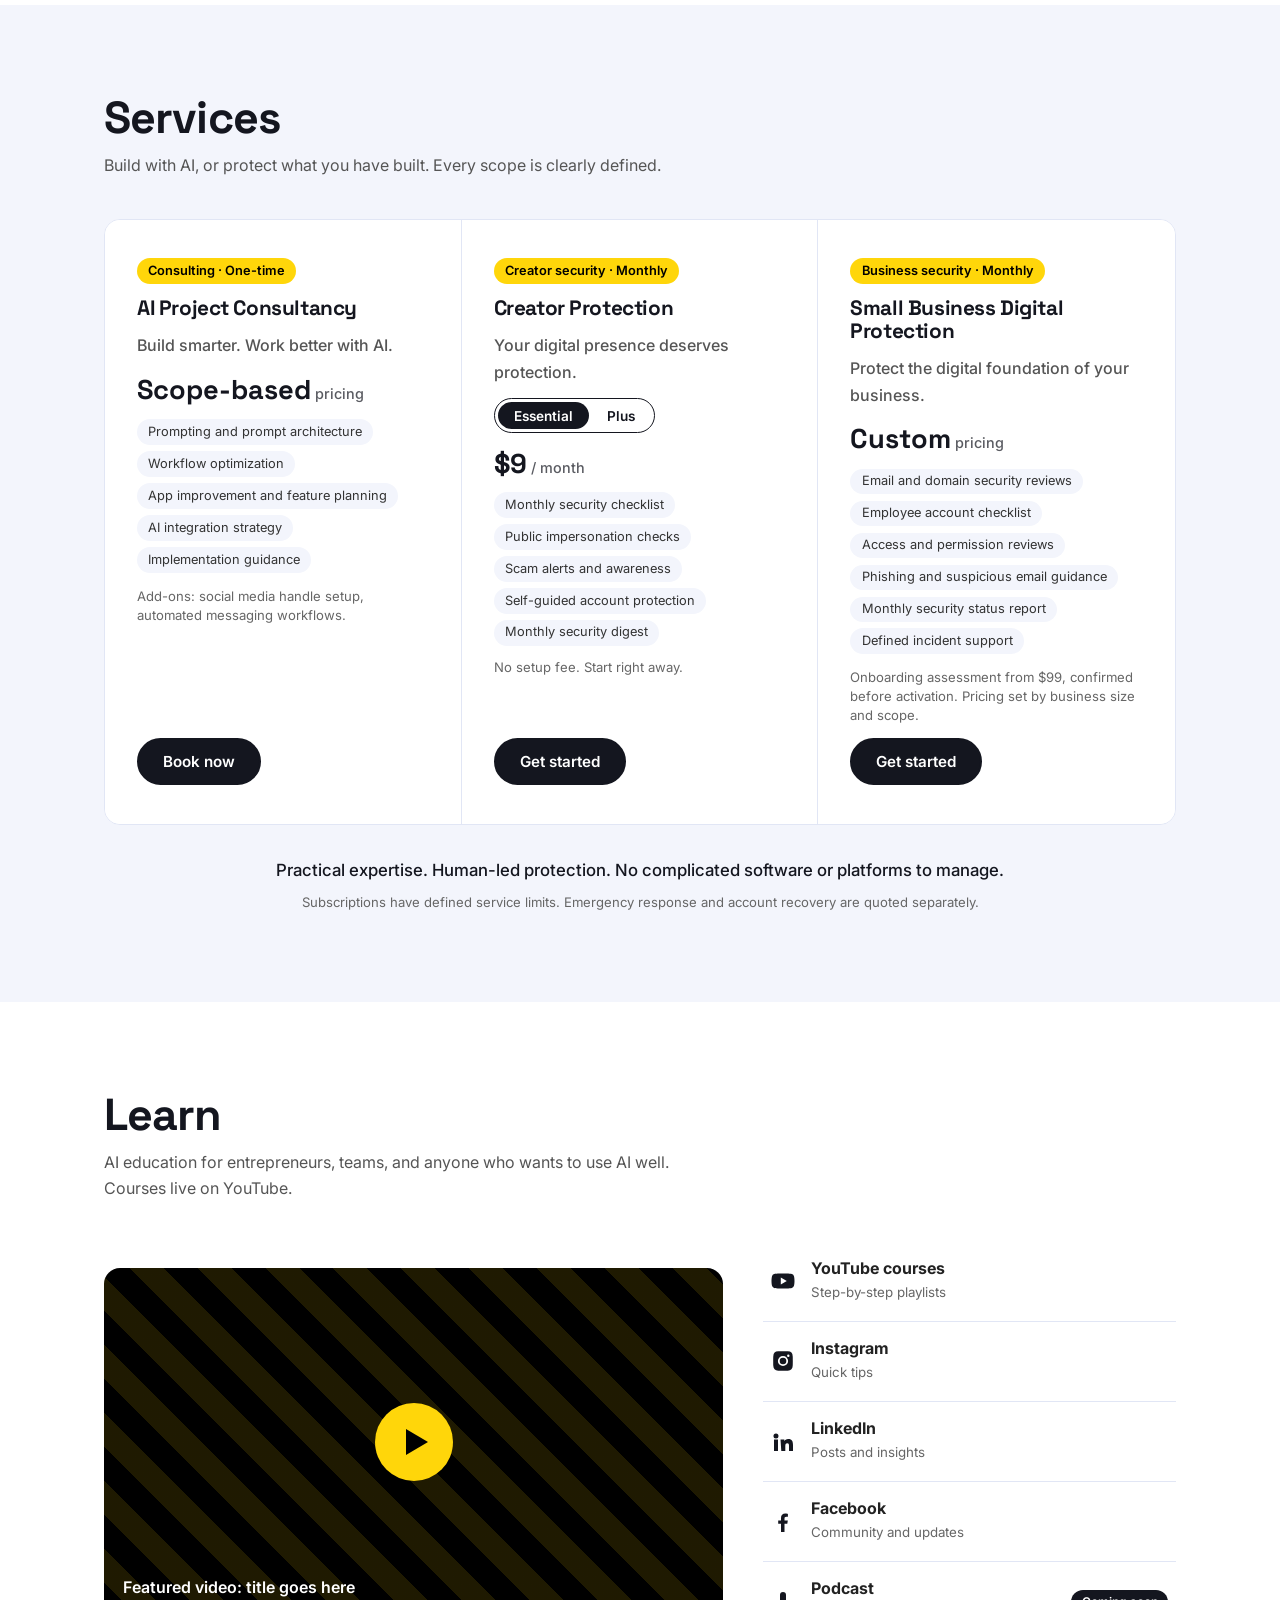
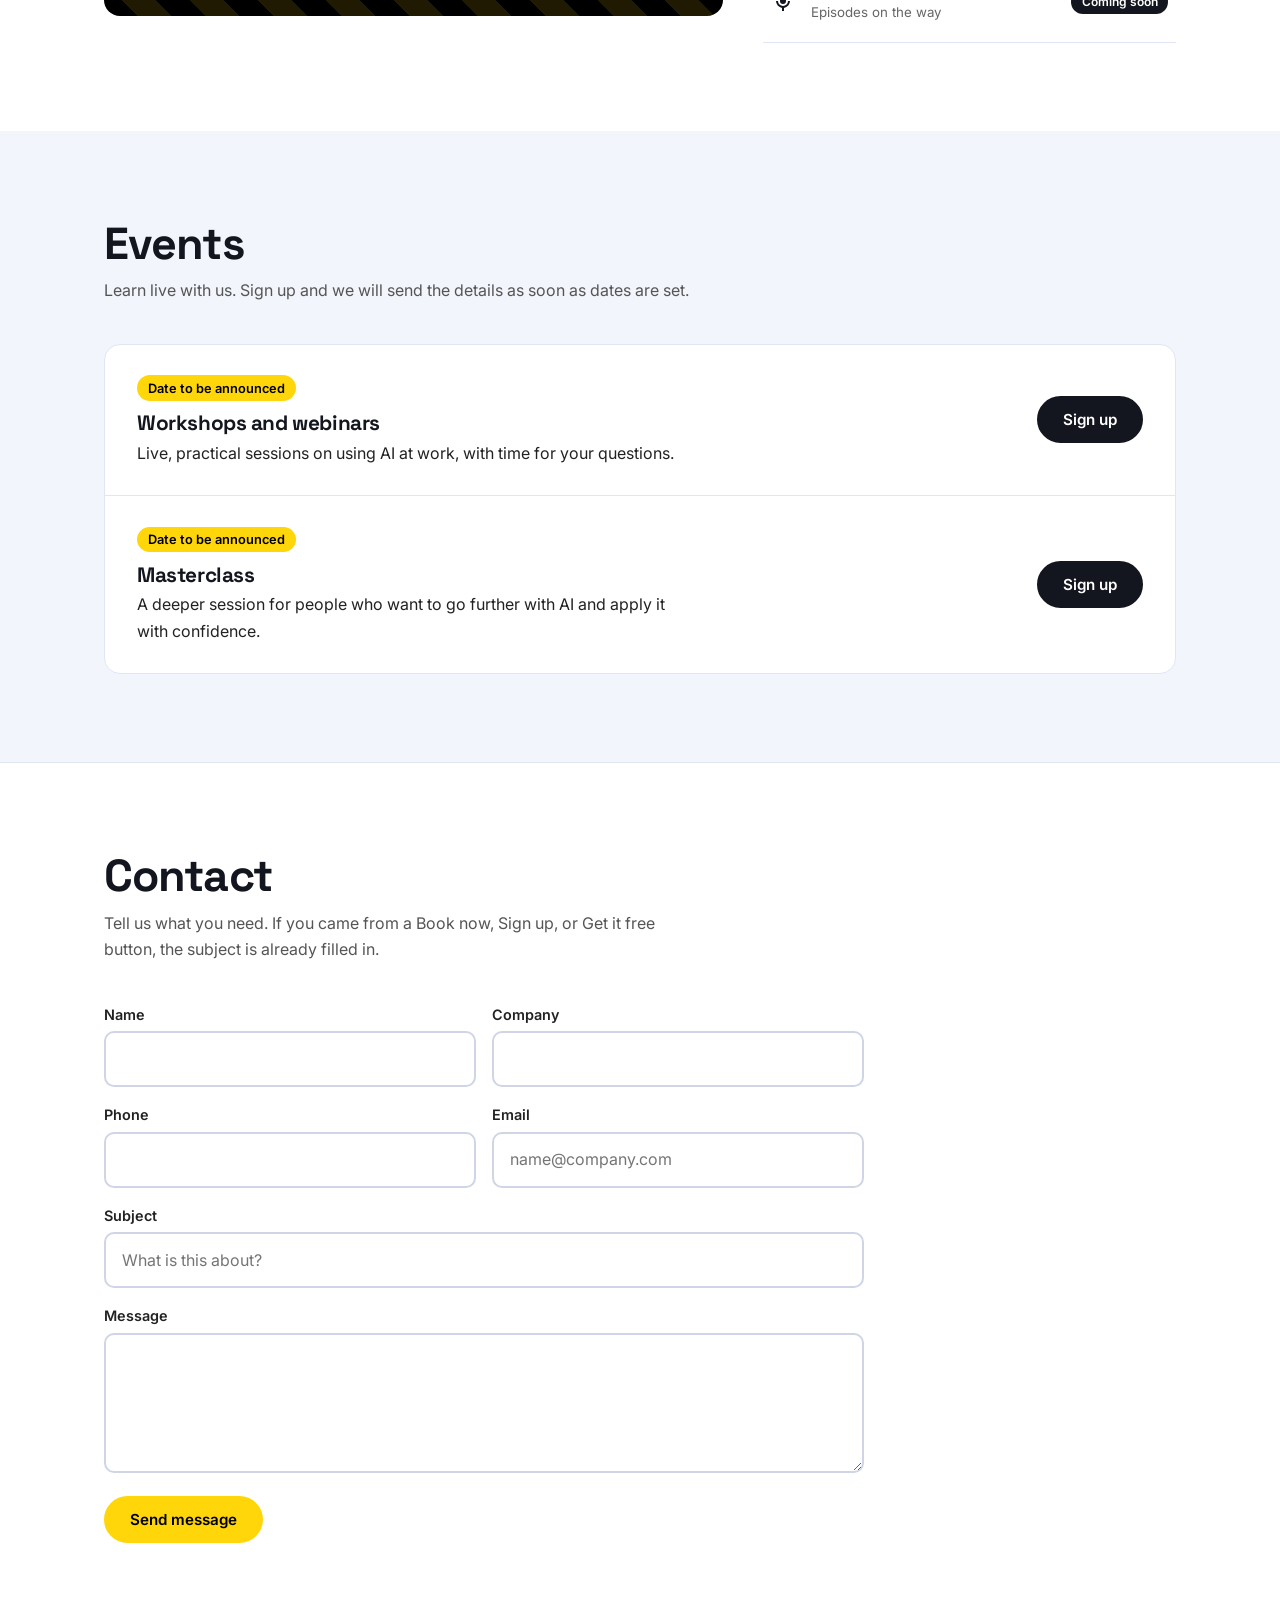
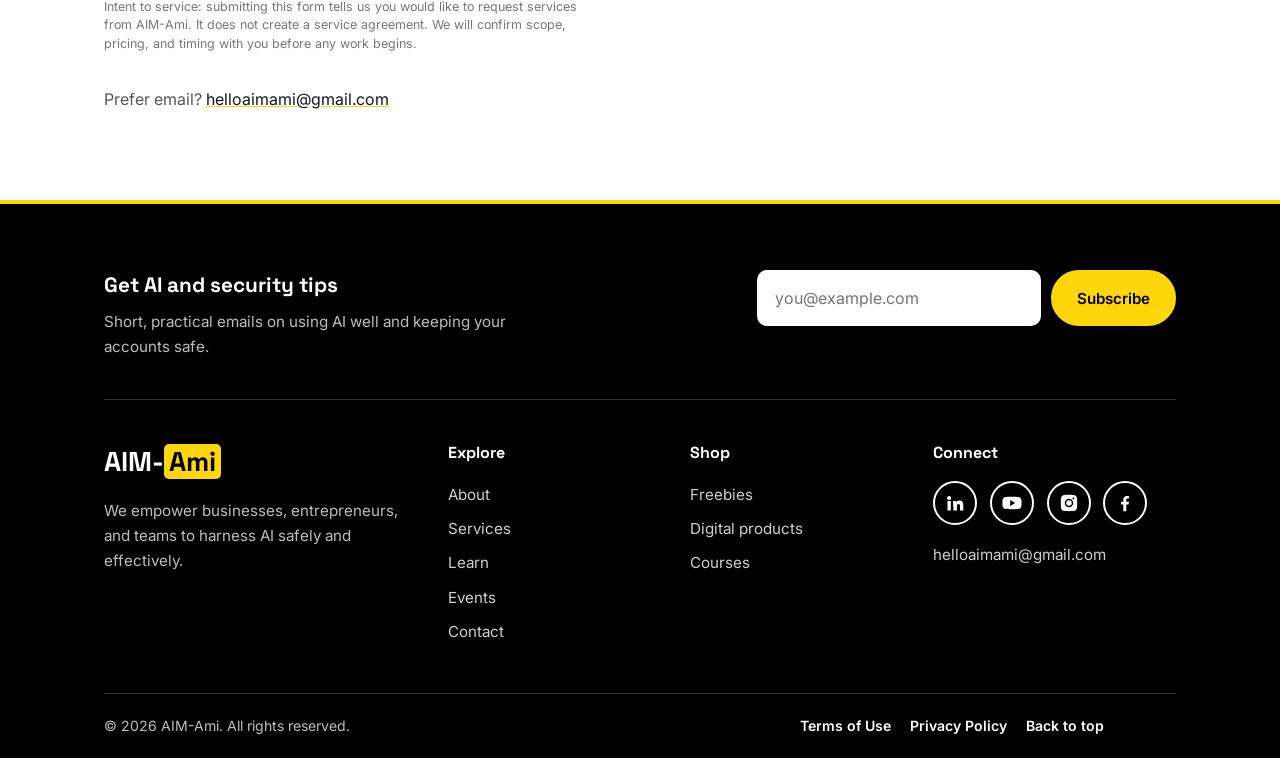
==== commit bec606e0: "Update version numbers in index.html" ====
--- a/index.html
+++ b/index.html
@@ -6,7 +6,7 @@
 <!-- Google Tag Manager -->
 <script>(function(w,d,s,l,i){w[l]=w[l]||[];w[l].push({'gtm.start':new Date().getTime(),event:'gtm.js'});var f=d.getElementsByTagName(s)[0],j=d.createElement(s),dl=l!='dataLayer'?'&l='+l:'';j.async=true;j.src='https://www.googletagmanager.com/gtm.js?id='+i+dl;f.parentNode.insertBefore(j,f);})(window,document,'script','dataLayer','GTM-WCK82QLB');</script>
 <!-- End Google Tag Manager -->
-<link rel="stylesheet" href="styles.css?v=11"></head><body>
+<link rel="stylesheet" href="styles.css?v=12"></head><body>
 <noscript><iframe src="https://www.googletagmanager.com/ns.html?id=GTM-WCK82QLB" height="0" width="0" style="display:none;visibility:hidden"></iframe></noscript><header class="nav"><div class="wrap">
   <a class="logo" href="#about">AIM-<b>Ami</b><i></i></a>
   <button class="burger" aria-label="Menu" aria-expanded="false">&#9776;</button>
@@ -41,7 +41,7 @@
   </div>
   <!-- PLACEHOLDER: SAMPLE testimonials. Replace with real, permissioned quotes. Swap the initials in .av for <img src="images/name.jpg" alt=""> to show a headshot -->
   <div class="marquee"><h3>What people say</h3>
-    <div class="scroller" tabindex="0" role="region" aria-label="Testimonials, scroll sideways to read more"><div class="track"><figure class="quote"><p>"I am excited to get started with AIM-Ami on automating our workflows. University student recruitment has a lot of repeat work, and I am looking forward to giving our team that time back."</p><div class="who"><div class="av">ES<img src="Eshita.webp" alt="" onerror="this.remove()"></div><div><b><a class="qname" href="https://www.linkedin.com/in/jaydeep-sodhi/details/recommendations/?detailScreenTabIndex=0" target="_blank" rel="noopener">Eshita Sharma</a></b><small>UniConnect International</small></div></div></figure><figure class="quote"><p>"Jaydeep is great to work with. Smart, insightful, and proactive, he brings a lot to project and teamwork. Jaydeep is full of insights and brings a skillset that will help with any project. For the projects we've worked together on, he is a cornerstone in data analysis and product management. I hope to cross paths with him again and wholeheartedly recommend him for your project."</p><div class="who"><div class="av">NC<img src="Nick.webp" alt="" onerror="this.remove()"></div><div><b><a class="qname" href="https://www.linkedin.com/in/jaydeep-sodhi/details/recommendations/?detailScreenTabIndex=0" target="_blank" rel="noopener">Nick Childress</a></b><small>Director of Growth Marketing</small></div></div></figure><figure class="quote"><p>"I had the pleasure of working with Jaydeep in the Customer Success organization at Aisera, where I saw him move from Customer Success into Customer Success Engineering. What stood out to me about that transition was the perspective he brought. He understood what customers were trying to accomplish and used that understanding to support them in a more technical role.</p><p>That combination of customer empathy and technical problem-solving is what I appreciated about working with Jaydeep. As he starts his own practice in AI and cybersecurity, I’d gladly recommend him to teams looking for someone who takes the time to understand their needs and keeps their goals in view."</p><div class="who"><div class="av">TW<img src="Tiffany.webp" alt="" onerror="this.remove()"></div><div><b><a class="qname" href="https://www.linkedin.com/in/jaydeep-sodhi/details/recommendations/?detailScreenTabIndex=0" target="_blank" rel="noopener">Tiffany Williams</a></b><small>Colleague at Aisera</small></div></div></figure></div></div></div>
+    <div class="scroller" tabindex="0" role="region" aria-label="Testimonials, scroll sideways to read more"><div class="track"><figure class="quote"><p>"I am excited to get started with AIM-Ami on automating our workflows. University student recruitment has a lot of repeat work, and I am looking forward to giving our team that time back."</p><div class="who"><div class="av">ES<img src="Eshita.webp" alt="" style="filter:grayscale(100%);-webkit-filter:grayscale(100%)" onerror="this.remove()"></div><div><b><a class="qname" href="https://www.linkedin.com/in/jaydeep-sodhi/details/recommendations/?detailScreenTabIndex=0" target="_blank" rel="noopener">Eshita Sharma</a></b><small>UniConnect International</small></div></div></figure><figure class="quote"><p>"Jaydeep is great to work with. Smart, insightful, and proactive, he brings a lot to project and teamwork. For the projects we've worked together on, he is a cornerstone in data analysis and product management."</p><div class="who"><div class="av">NC<img src="Nick.webp" alt="" style="filter:grayscale(100%);-webkit-filter:grayscale(100%)" onerror="this.remove()"></div><div><b><a class="qname" href="https://www.linkedin.com/in/jaydeep-sodhi/details/recommendations/?detailScreenTabIndex=0" target="_blank" rel="noopener">Nick Childress</a></b><small>Director of Growth Marketing</small></div></div></figure><figure class="quote"><p>"He understood what customers were trying to accomplish and used that understanding to support them in a more technical role. As he starts his own practice in AI and cybersecurity, I’d gladly recommend him."</p><div class="who"><div class="av">TW<img src="Tiffany.webp" alt="" style="filter:grayscale(100%);-webkit-filter:grayscale(100%)" onerror="this.remove()"></div><div><b><a class="qname" href="https://www.linkedin.com/in/jaydeep-sodhi/details/recommendations/?detailScreenTabIndex=0" target="_blank" rel="noopener">Tiffany Williams</a></b><small>Customer Success Expert</small></div></div></figure></div></div></div>
 </div></section>
 
 <section id="services"><div class="wrap">
@@ -144,4 +144,4 @@
   <div class="chat-panel" role="dialog" aria-label="Chat with Aima"><b>Chat with Aima</b><p>Aima needs JavaScript to chat. You can also use the contact form.</p></div>
   <button class="chat-btn" aria-label="Chat with Aima" title="Chat with Aima"><svg viewBox="0 0 32 32" width="30" height="30" aria-hidden="true"><path d="M6 6h20a3.5 3.5 0 0 1 3.500 3.500v11A3.500 3.500 0 0 1 26 24H16l-6.500 5v-5H6a3.500 3.500 0 0 1-3.500-3.500v-11A3.500 3.500 0 0 1 6 6z" fill="#fff"/><path d="M16 9.500c.55 3.200 1.900 4.550 5.100 5.100-3.200.55-4.550 1.900-5.100 5.100-.55-3.200-1.900-4.550-5.100-5.100 3.200-.55 4.550-1.900 5.100-5.100z" fill="#14161f"/></svg><i class="chat-dot" aria-hidden="true"></i></button>
 </div>
-<script src="main.js?v=11"></script><script src="firebase-config.js?v=11"></script><script src="chat.js?v=11" defer></script></body></html>
+<script src="main.js?v=12"></script><script src="firebase-config.js?v=12"></script><script src="chat.js?v=12" defer></script></body></html>
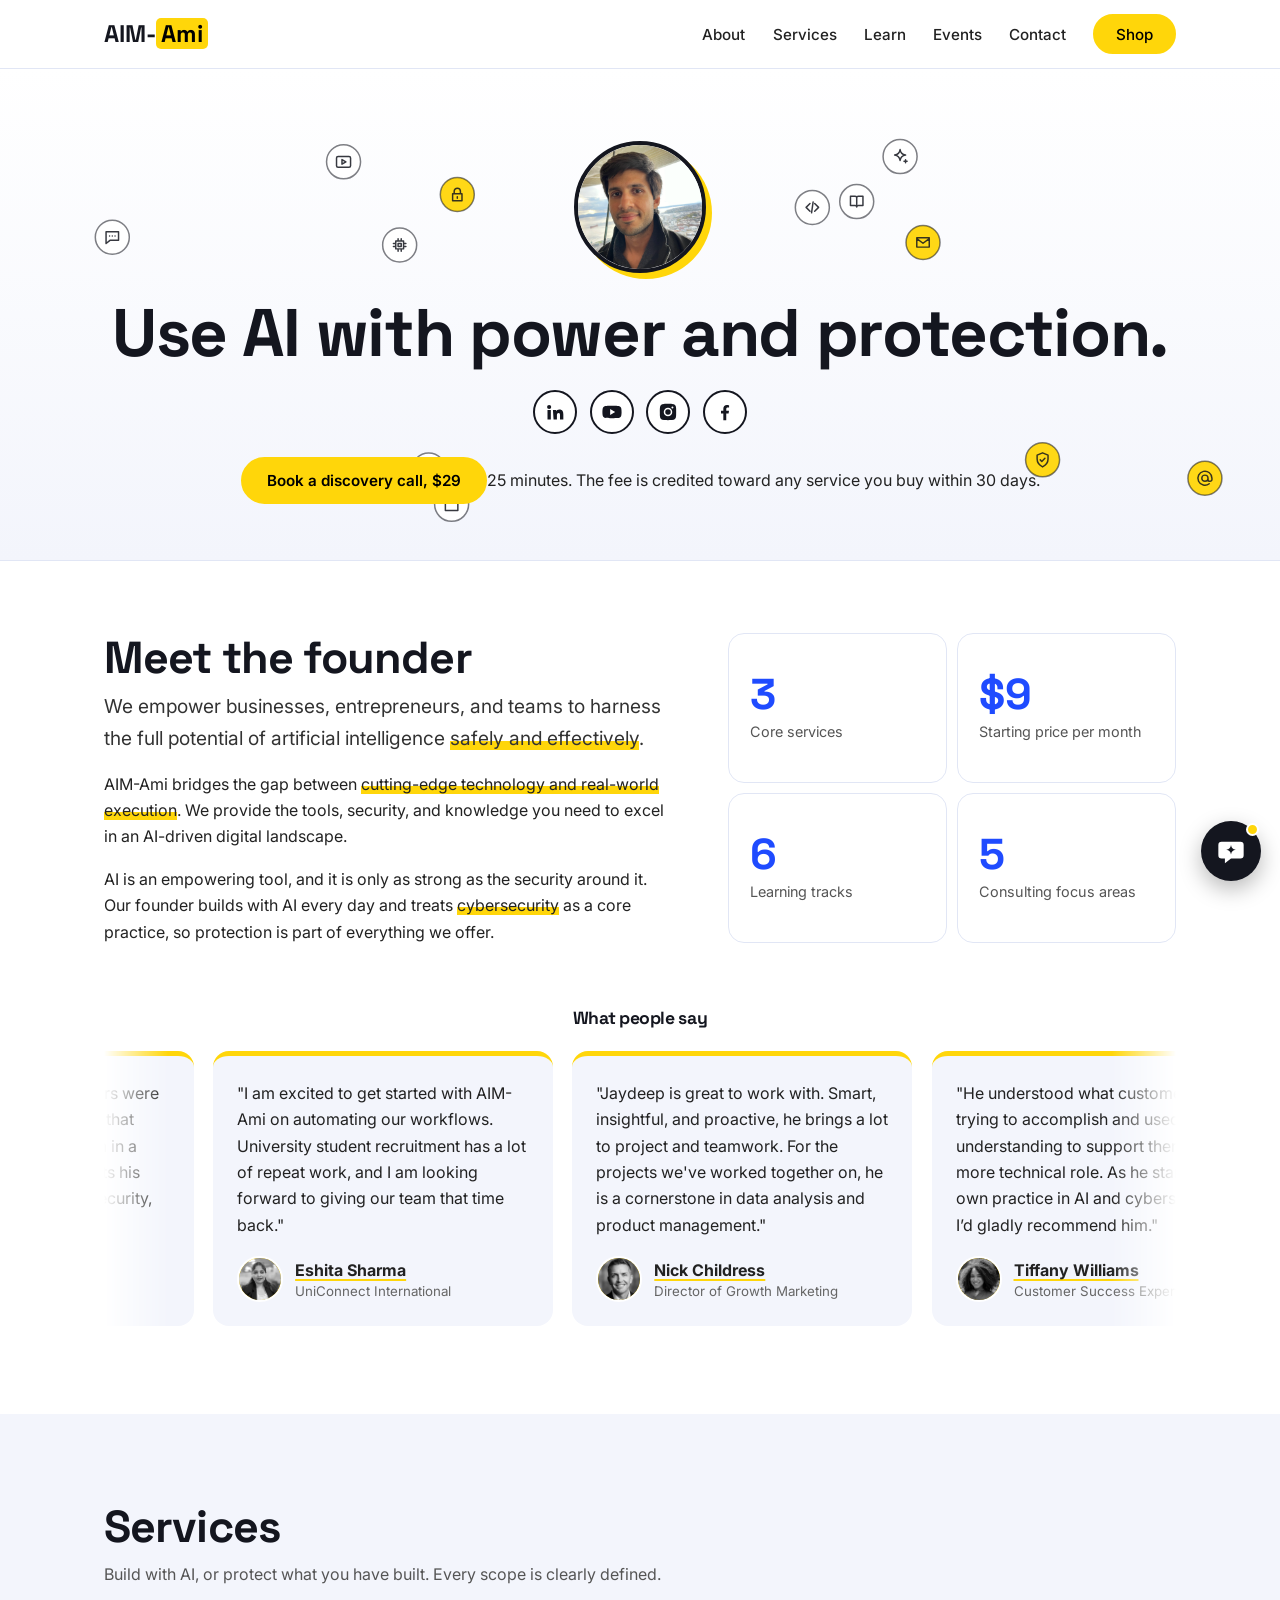
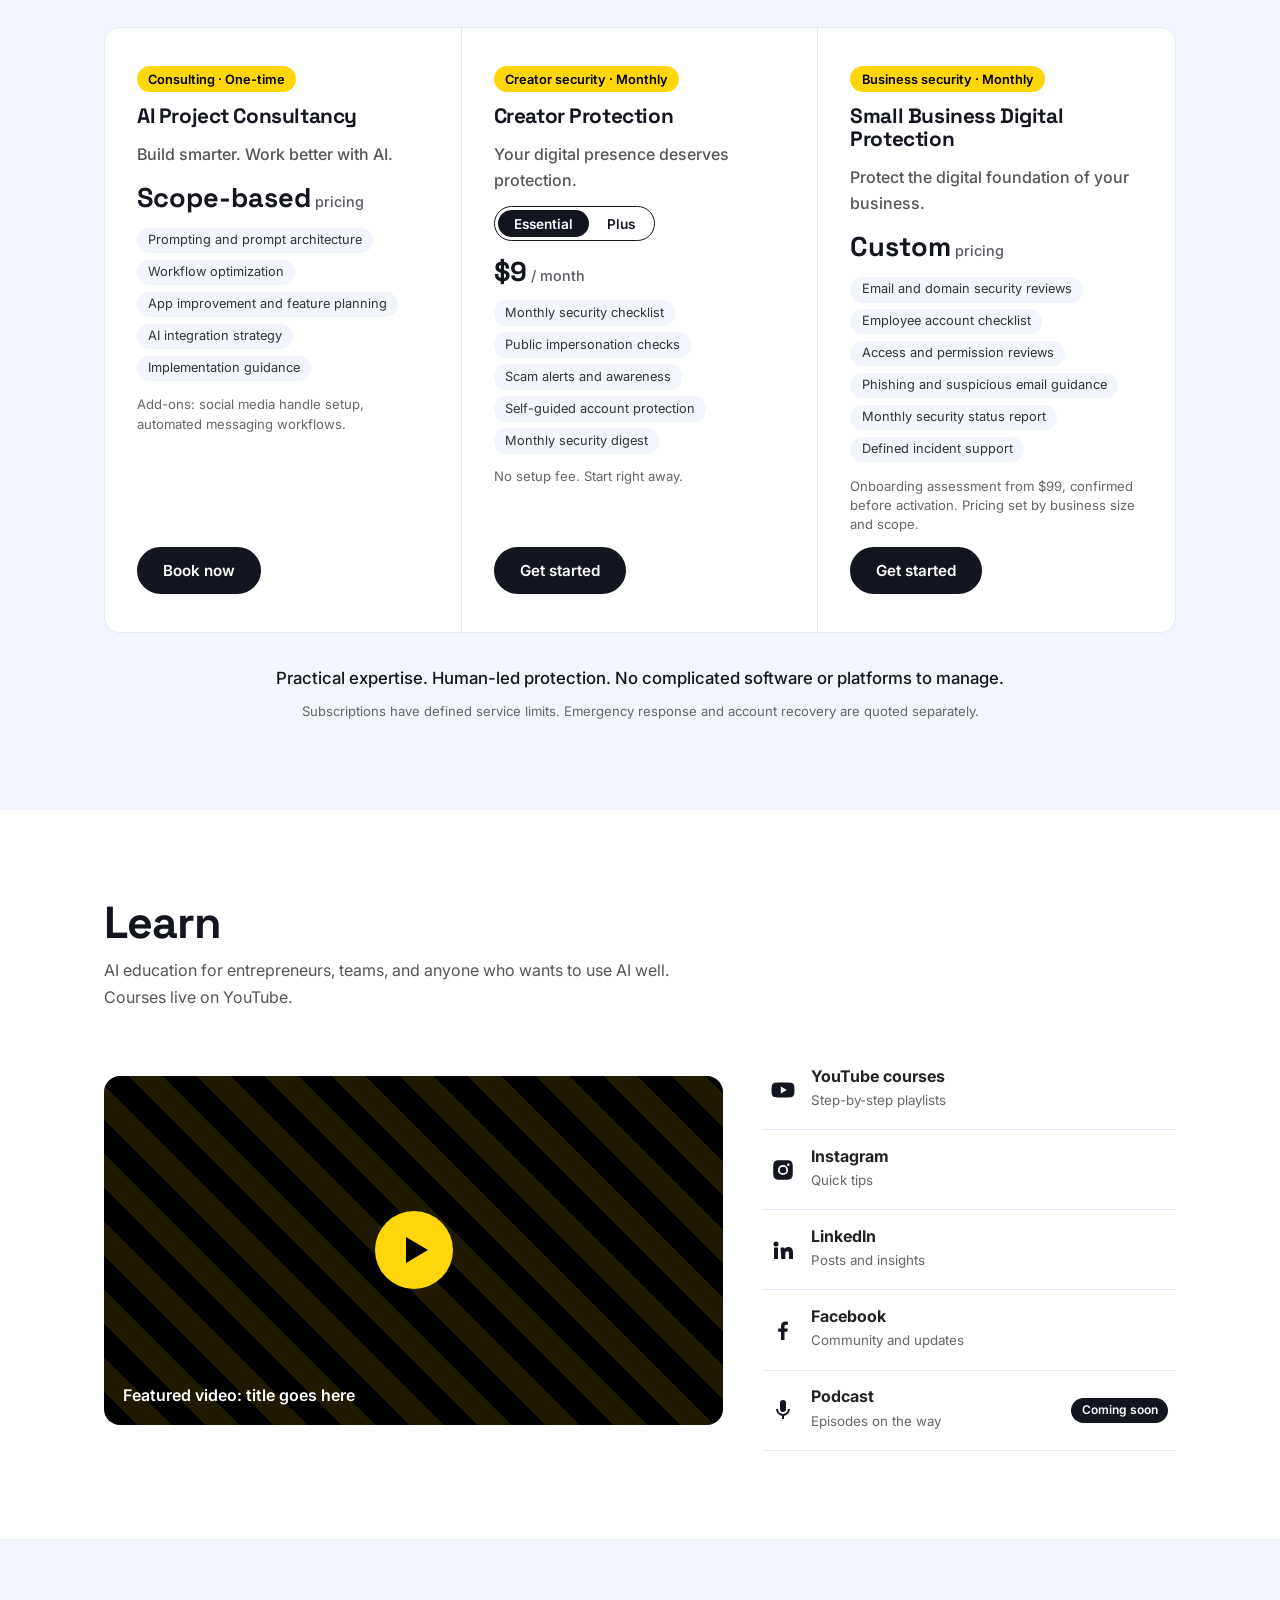
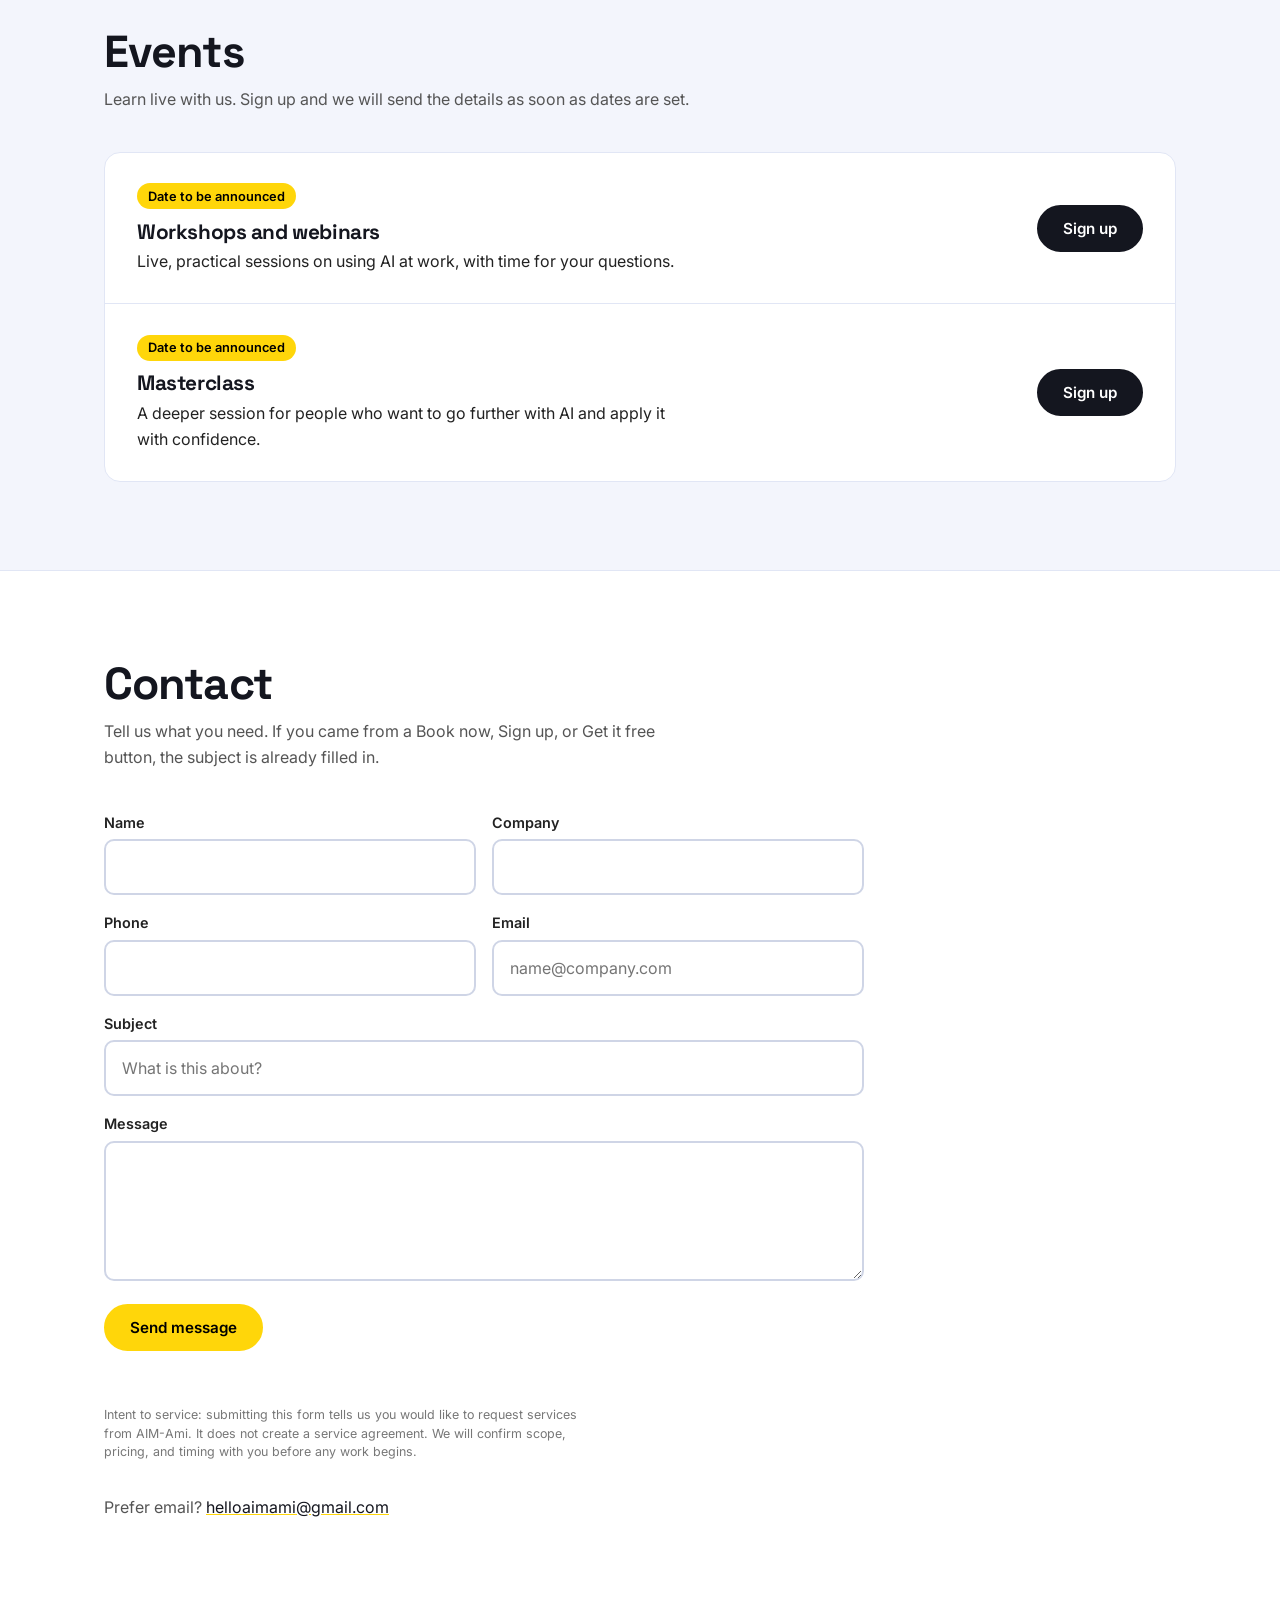
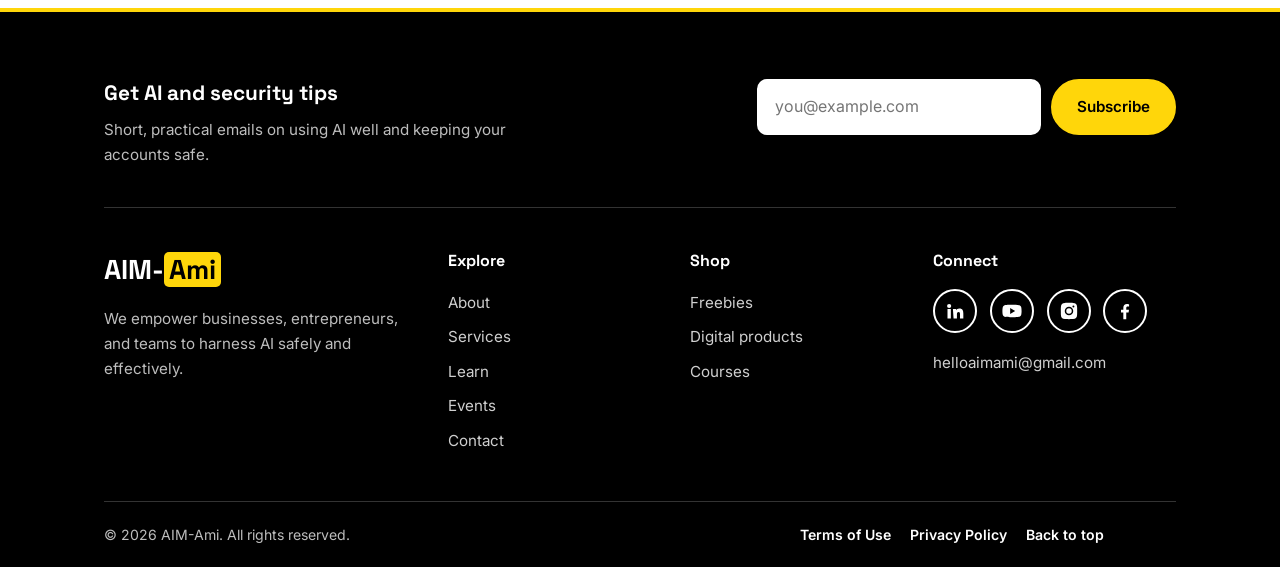
==== commit 694c09fc: "Update index.html" ====
--- a/index.html
+++ b/index.html
@@ -6,7 +6,7 @@
 <!-- Google Tag Manager -->
 <script>(function(w,d,s,l,i){w[l]=w[l]||[];w[l].push({'gtm.start':new Date().getTime(),event:'gtm.js'});var f=d.getElementsByTagName(s)[0],j=d.createElement(s),dl=l!='dataLayer'?'&l='+l:'';j.async=true;j.src='https://www.googletagmanager.com/gtm.js?id='+i+dl;f.parentNode.insertBefore(j,f);})(window,document,'script','dataLayer','GTM-WCK82QLB');</script>
 <!-- End Google Tag Manager -->
-<link rel="stylesheet" href="styles.css?v=12"></head><body>
+<link rel="stylesheet" href="styles.css?v=13"></head><body>
 <noscript><iframe src="https://www.googletagmanager.com/ns.html?id=GTM-WCK82QLB" height="0" width="0" style="display:none;visibility:hidden"></iframe></noscript><header class="nav"><div class="wrap">
   <a class="logo" href="#about">AIM-<b>Ami</b><i></i></a>
   <button class="burger" aria-label="Menu" aria-expanded="false">&#9776;</button>
@@ -20,7 +20,7 @@
       <img class="p1" src="Jaydeep1.webp" alt="Jaydeep, founder of AIM-Ami" onerror="this.remove()"><img class="p2" src="Jaydeep2.webp" alt="" onerror="this.remove()"></div>
     <h1>Use AI with power and protection.</h1>
     <div class="social" aria-label="Social links"><a href="https://www.linkedin.com/in/jaydeep-sodhi/" aria-label="LinkedIn" target="_blank" rel="noopener"><svg viewBox="0 0 24 24" width="22" height="22" aria-hidden="true"><path d="M4.98 3.5a2.5 2.5 0 1 1 0 5 2.5 2.5 0 0 1 0-5zM3 9.5h4V21H3zM9.5 9.5h3.8v1.6h.1c.5-1 1.8-2 3.8-2 4 0 4.8 2.6 4.8 6V21h-4v-5c0-1.2 0-2.8-1.7-2.8s-2 1.3-2 2.7V21h-4z"/></svg></a><a href="https://www.youtube.com/@AIM-Ami" aria-label="YouTube" target="_blank" rel="noopener"><svg viewBox="0 0 24 24" width="22" height="22" aria-hidden="true"><path d="M23 7.2a3 3 0 0 0-2.1-2.1C19 4.600 12 4.600 12 4.600s-7 0-8.9.5A3 3 0 0 0 1 7.200C.5 9.100.5 12 .5 12s0 2.900.5 4.800a3 3 0 0 0 2.1 2.1c1.900.5 8.9.5 8.9.5s7 0 8.9-.5a3 3 0 0 0 2.1-2.1c.5-1.900.5-4.800.5-4.800s0-2.900-.5-4.800zM9.800 15.500v-7l6 3.500z"/></svg></a><a href="https://www.instagram.com/helloaimami/" aria-label="Instagram" target="_blank" rel="noopener"><svg viewBox="0 0 24 24" width="22" height="22" aria-hidden="true"><path d="M12 2.200c3.200 0 3.600 0 4.800.1 3.300.1 4.800 1.700 4.900 4.900.1 1.300.1 1.600.1 4.800s0 3.600-.1 4.800c-.1 3.200-1.700 4.800-4.900 4.900-1.300.1-1.600.1-4.800.1s-3.600 0-4.800-.1c-3.300-.1-4.800-1.700-4.900-4.900C2.200 15.600 2.200 15.200 2.200 12s0-3.600.1-4.800C2.400 3.900 4 2.400 7.200 2.300 8.400 2.200 8.800 2.200 12 2.200zM12 6.900a5.100 5.100 0 1 0 0 10.200 5.100 5.100 0 0 0 0-10.200zm0 8.400a3.300 3.300 0 1 1 0-6.600 3.300 3.300 0 0 1 0 6.600zm5.300-9.800a1.200 1.200 0 1 0 0 2.400 1.200 1.200 0 0 0 0-2.400z"/></svg></a><a href="https://www.facebook.com/Aim.Ami/" aria-label="Facebook" target="_blank" rel="noopener"><svg viewBox="0 0 24 24" width="22" height="22" aria-hidden="true"><path d="M13.5 22v-8.2h2.8l.5-3.3h-3.3V8.4c0-.9.4-1.7 1.8-1.7h1.6V3.9S15.6 3.6 14.3 3.6c-2.7 0-4.3 1.6-4.3 4.5v2.4H7.200v3.3H10V22z"/></svg></a></div>
-    <p class="hint">Move across the icons to link them. Tap or click one to jump to that service.</p>
+    <div class="hero-cta"><a class="btn shop" href="#contact" data-subject="Discovery call (25 minutes)">Book a discovery call, $29</a><span>25 minutes. The fee is credited toward any service you buy within 30 days.</span></div>
   </div></div>
 <div class="wrap">
   <div class="bio">
@@ -36,7 +36,6 @@
       <div class="flip" tabindex="0"><div class="inner"><div class="face front"><b>$9</b><span>Starting price per month</span></div><div class="face back"><p>Creator Essential has no setup fee. Creator Plus is $19 a month.</p></div></div></div>
       <div class="flip" tabindex="0"><div class="inner"><div class="face front"><b>6</b><span>Learning tracks</span></div><div class="face back"><p>Courses in entrepreneurship, prompting, languages, and growth, plus workshops and a masterclass.</p></div></div></div>
       <div class="flip" tabindex="0"><div class="inner"><div class="face front"><b>5</b><span>Consulting focus areas</span></div><div class="face back"><p>Prompting, workflows, app improvement, integration strategy, and implementation.</p></div></div></div>
-      <div class="tab"><div><b>25 min</b><span>Discovery call, $29</span><p>Booking fee required to secure your time. Credited toward any service you purchase within 30 days.</p></div><a class="btn yel" href="#contact" data-subject="Discovery call (25 minutes)">Book your call</a></div>
     </div>
   </div>
   <!-- PLACEHOLDER: SAMPLE testimonials. Replace with real, permissioned quotes. Swap the initials in .av for <img src="images/name.jpg" alt=""> to show a headshot -->
@@ -144,4 +143,4 @@
   <div class="chat-panel" role="dialog" aria-label="Chat with Aima"><b>Chat with Aima</b><p>Aima needs JavaScript to chat. You can also use the contact form.</p></div>
   <button class="chat-btn" aria-label="Chat with Aima" title="Chat with Aima"><svg viewBox="0 0 32 32" width="30" height="30" aria-hidden="true"><path d="M6 6h20a3.5 3.5 0 0 1 3.500 3.500v11A3.500 3.500 0 0 1 26 24H16l-6.500 5v-5H6a3.500 3.500 0 0 1-3.500-3.500v-11A3.500 3.500 0 0 1 6 6z" fill="#fff"/><path d="M16 9.500c.55 3.200 1.900 4.550 5.100 5.100-3.200.55-4.550 1.900-5.100 5.100-.55-3.200-1.900-4.550-5.100-5.100 3.200-.55 4.550-1.900 5.100-5.100z" fill="#14161f"/></svg><i class="chat-dot" aria-hidden="true"></i></button>
 </div>
-<script src="main.js?v=12"></script><script src="firebase-config.js?v=12"></script><script src="chat.js?v=12" defer></script></body></html>
+<script src="main.js?v=13"></script><script src="firebase-config.js?v=13"></script><script src="chat.js?v=13" defer></script></body></html>
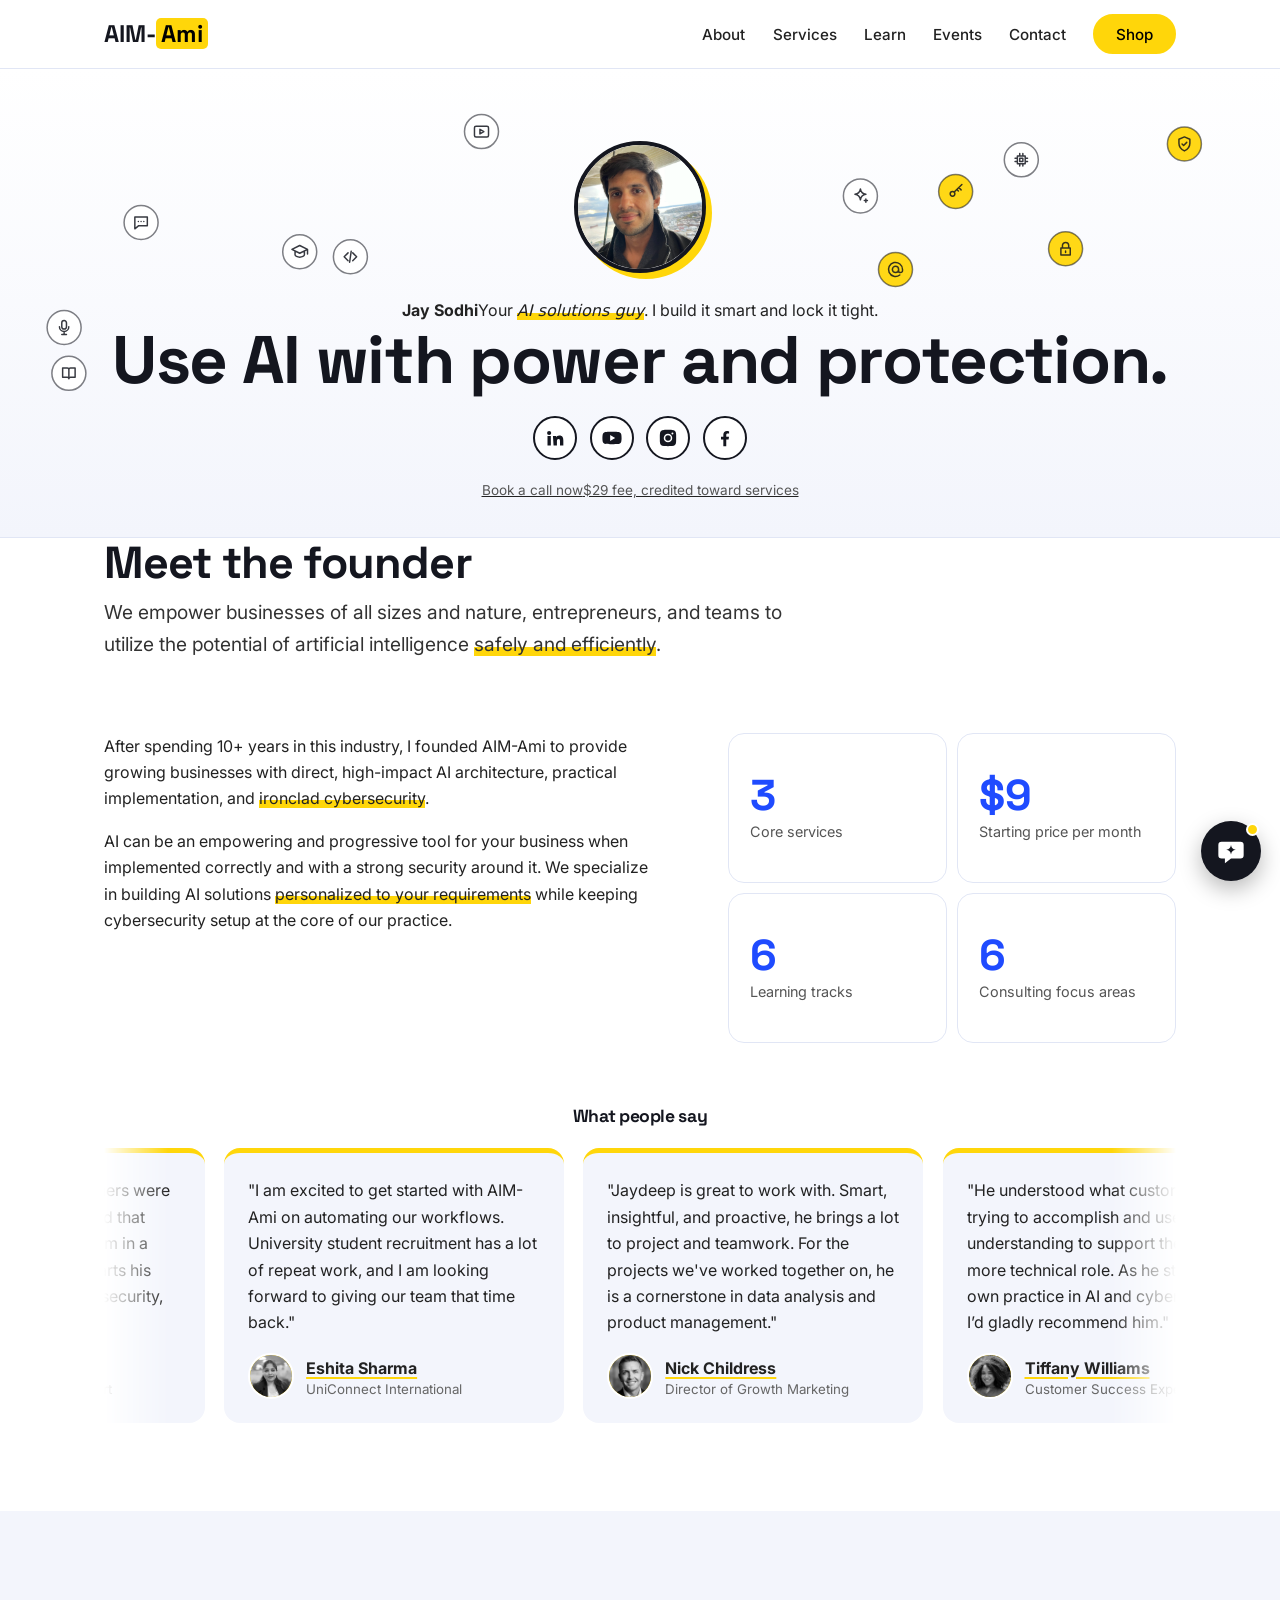
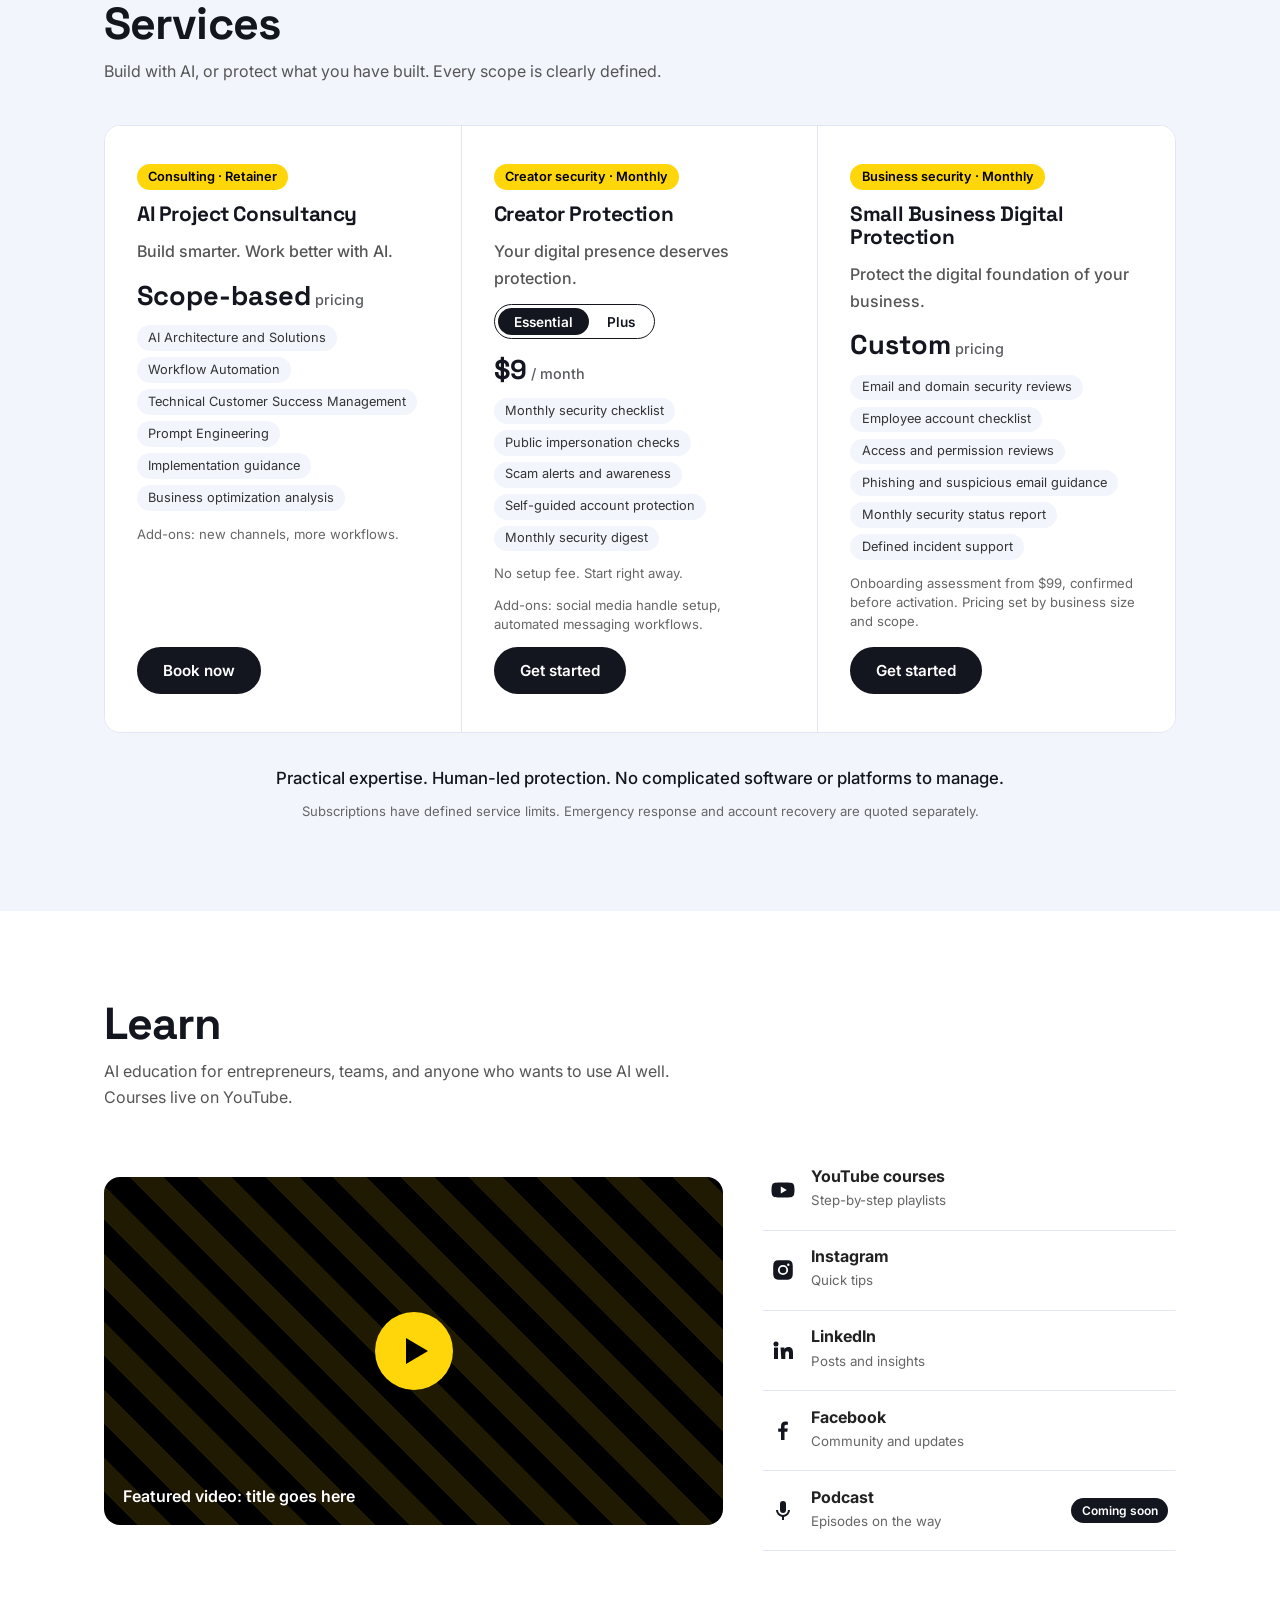
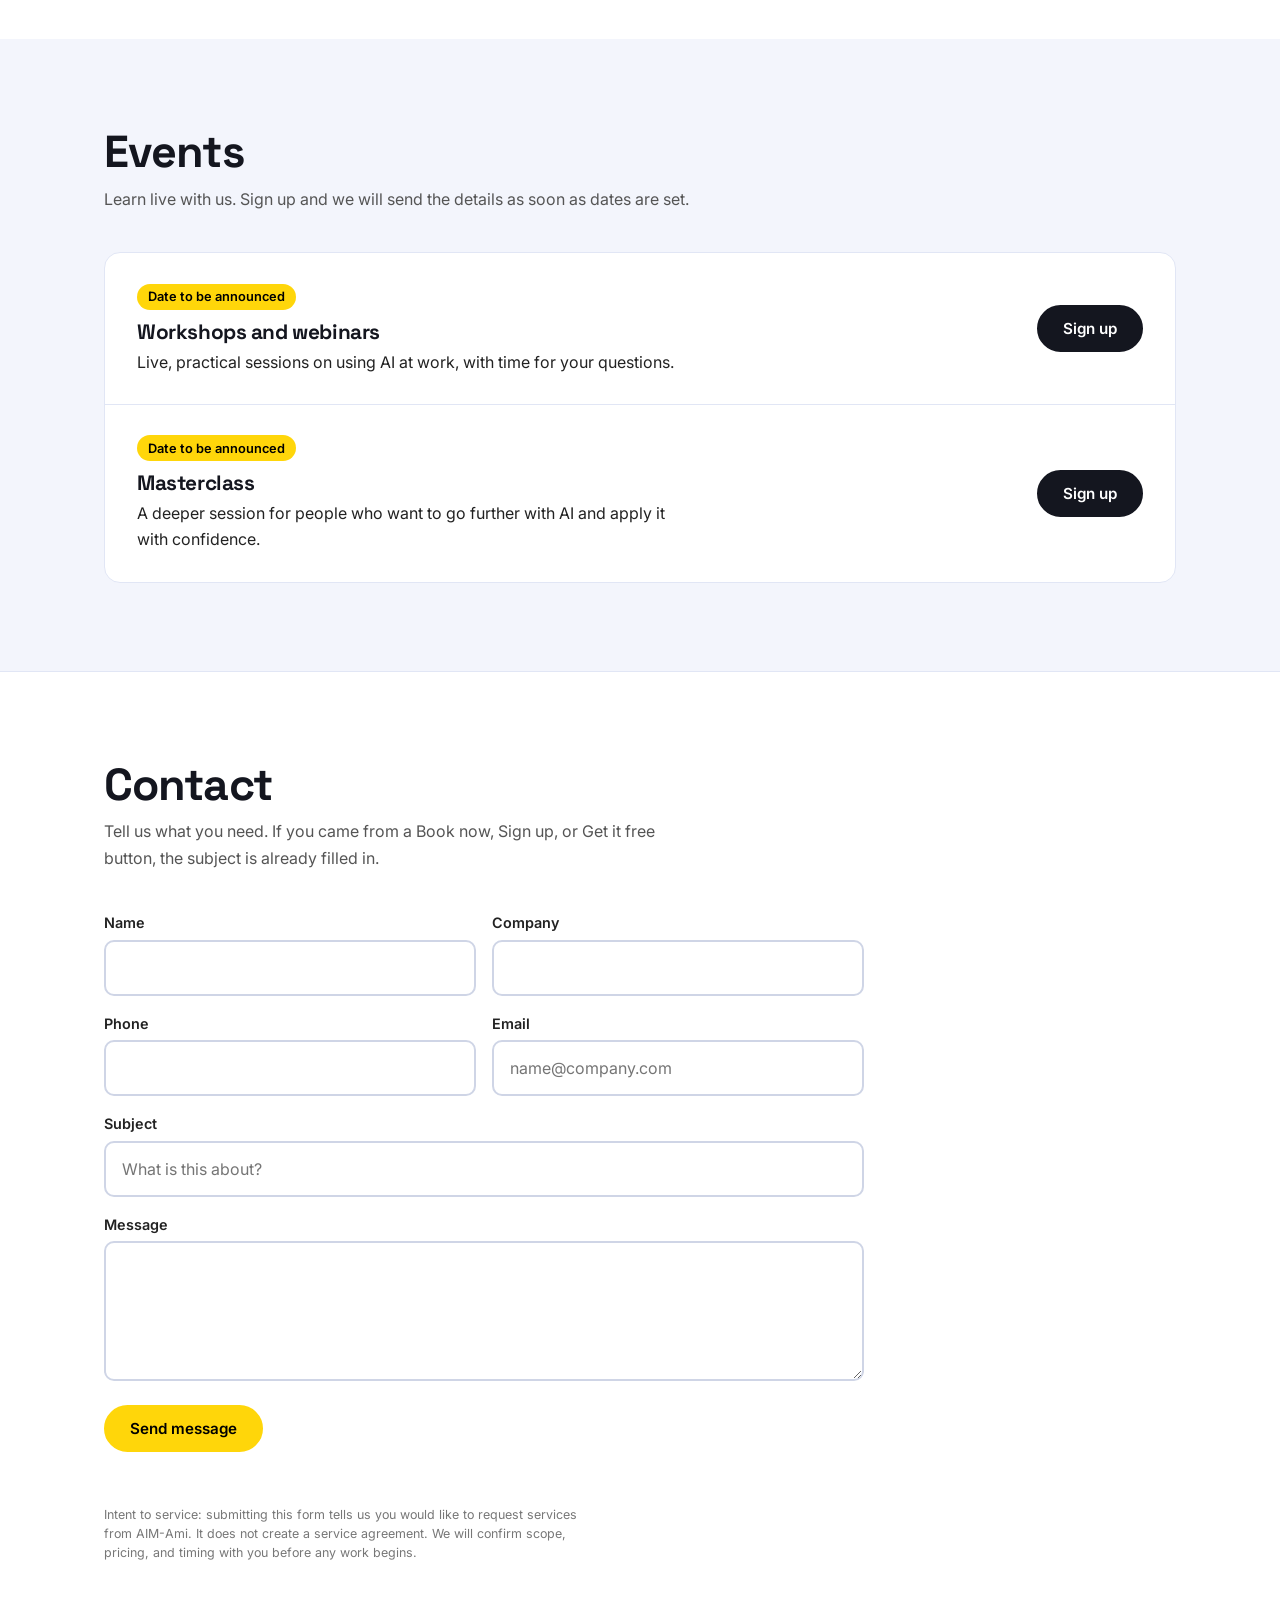
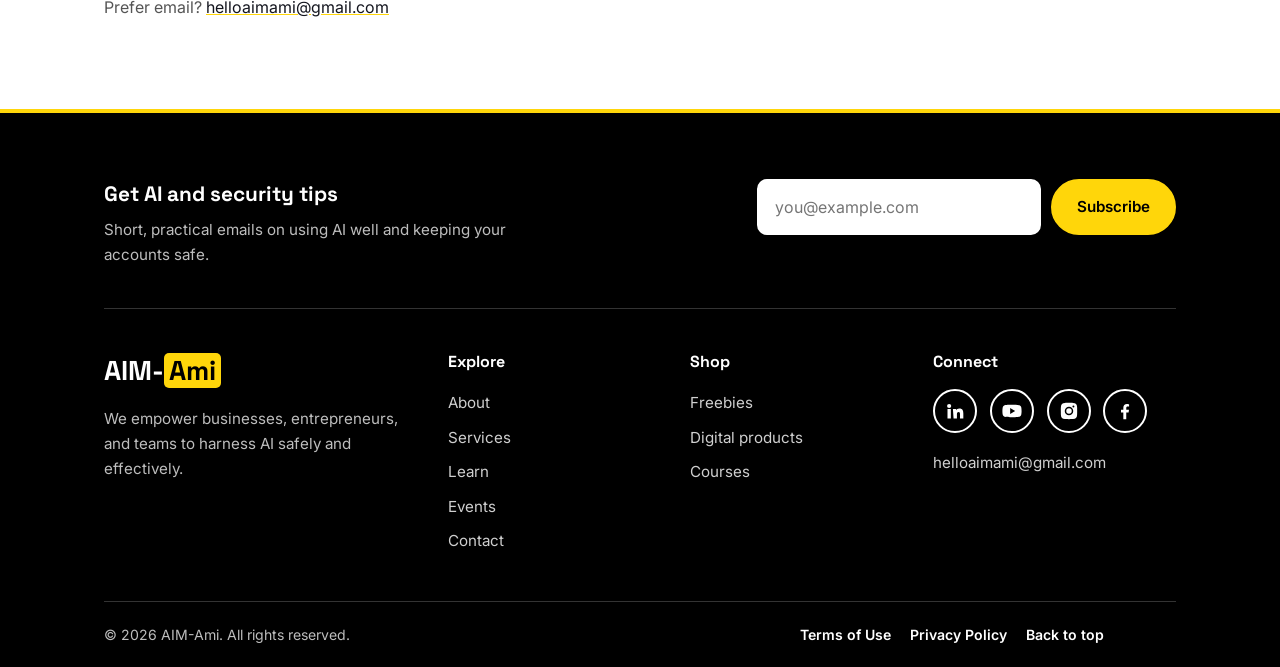
==== commit cbbaf501: "Update index.html" ====
--- a/index.html
+++ b/index.html
@@ -6,7 +6,7 @@
 <!-- Google Tag Manager -->
 <script>(function(w,d,s,l,i){w[l]=w[l]||[];w[l].push({'gtm.start':new Date().getTime(),event:'gtm.js'});var f=d.getElementsByTagName(s)[0],j=d.createElement(s),dl=l!='dataLayer'?'&l='+l:'';j.async=true;j.src='https://www.googletagmanager.com/gtm.js?id='+i+dl;f.parentNode.insertBefore(j,f);})(window,document,'script','dataLayer','GTM-WCK82QLB');</script>
 <!-- End Google Tag Manager -->
-<link rel="stylesheet" href="styles.css?v=13"></head><body>
+<link rel="stylesheet" href="styles.css?v=14"></head><body>
 <noscript><iframe src="https://www.googletagmanager.com/ns.html?id=GTM-WCK82QLB" height="0" width="0" style="display:none;visibility:hidden"></iframe></noscript><header class="nav"><div class="wrap">
   <a class="logo" href="#about">AIM-<b>Ami</b><i></i></a>
   <button class="burger" aria-label="Menu" aria-expanded="false">&#9776;</button>
@@ -18,24 +18,27 @@
     <!-- Headshots: Jaydeep1.webp shows by default, Jaydeep2.webp fades in on hover. Both files sit in the same folder as this page -->
     <div class="head" tabindex="0"><span class="ph ph1">Photo 1</span><span class="ph ph2">Photo 2</span>
       <img class="p1" src="Jaydeep1.webp" alt="Jaydeep, founder of AIM-Ami" onerror="this.remove()"><img class="p2" src="Jaydeep2.webp" alt="" onerror="this.remove()"></div>
+    <p class="founder"><b>Jay Sodhi</b><span>Your <em class="mark">AI solutions guy</em>. I build it smart and lock it tight.</span></p>
     <h1>Use AI with power and protection.</h1>
     <div class="social" aria-label="Social links"><a href="https://www.linkedin.com/in/jaydeep-sodhi/" aria-label="LinkedIn" target="_blank" rel="noopener"><svg viewBox="0 0 24 24" width="22" height="22" aria-hidden="true"><path d="M4.98 3.5a2.5 2.5 0 1 1 0 5 2.5 2.5 0 0 1 0-5zM3 9.5h4V21H3zM9.5 9.5h3.8v1.6h.1c.5-1 1.8-2 3.8-2 4 0 4.8 2.6 4.8 6V21h-4v-5c0-1.2 0-2.8-1.7-2.8s-2 1.3-2 2.7V21h-4z"/></svg></a><a href="https://www.youtube.com/@AIM-Ami" aria-label="YouTube" target="_blank" rel="noopener"><svg viewBox="0 0 24 24" width="22" height="22" aria-hidden="true"><path d="M23 7.2a3 3 0 0 0-2.1-2.1C19 4.600 12 4.600 12 4.600s-7 0-8.9.5A3 3 0 0 0 1 7.200C.5 9.100.5 12 .5 12s0 2.900.5 4.800a3 3 0 0 0 2.1 2.1c1.900.5 8.9.5 8.9.5s7 0 8.9-.5a3 3 0 0 0 2.1-2.1c.5-1.900.5-4.800.5-4.800s0-2.900-.5-4.800zM9.800 15.500v-7l6 3.500z"/></svg></a><a href="https://www.instagram.com/helloaimami/" aria-label="Instagram" target="_blank" rel="noopener"><svg viewBox="0 0 24 24" width="22" height="22" aria-hidden="true"><path d="M12 2.200c3.200 0 3.600 0 4.800.1 3.300.1 4.800 1.700 4.900 4.900.1 1.300.1 1.600.1 4.800s0 3.600-.1 4.800c-.1 3.200-1.700 4.800-4.900 4.900-1.300.1-1.600.1-4.800.1s-3.600 0-4.800-.1c-3.300-.1-4.800-1.700-4.900-4.900C2.200 15.600 2.200 15.200 2.200 12s0-3.600.1-4.800C2.400 3.900 4 2.400 7.200 2.300 8.400 2.200 8.800 2.200 12 2.200zM12 6.900a5.100 5.100 0 1 0 0 10.200 5.100 5.100 0 0 0 0-10.200zm0 8.400a3.300 3.300 0 1 1 0-6.600 3.300 3.300 0 0 1 0 6.600zm5.300-9.800a1.200 1.200 0 1 0 0 2.400 1.200 1.200 0 0 0 0-2.400z"/></svg></a><a href="https://www.facebook.com/Aim.Ami/" aria-label="Facebook" target="_blank" rel="noopener"><svg viewBox="0 0 24 24" width="22" height="22" aria-hidden="true"><path d="M13.5 22v-8.2h2.8l.5-3.3h-3.3V8.4c0-.9.4-1.7 1.8-1.7h1.6V3.9S15.6 3.6 14.3 3.6c-2.7 0-4.3 1.6-4.3 4.5v2.4H7.200v3.3H10V22z"/></svg></a></div>
-    <div class="hero-cta"><a class="btn shop" href="#contact" data-subject="Discovery call (25 minutes)">Book a discovery call, $29</a><span>25 minutes. The fee is credited toward any service you buy within 30 days.</span></div>
+    <div class="hero-cta"><a class="cta-call" href="#contact" data-subject="Discovery call (25 minutes)"><span class="cta-a">Book a call now</span><span class="cta-b">$29 fee, credited toward services</span></a></div>
   </div></div>
 <div class="wrap">
+  <div class="bio-head">
+    <h2>Meet the founder</h2>
+    <!-- PLACEHOLDER: add credentials, employers, and certifications to the bio below if you want -->
+    <p class="lead one">We empower businesses of all sizes and nature, entrepreneurs, and teams to utilize the potential of artificial intelligence <span class="mark">safely and efficiently</span>.</p>
+  </div>
   <div class="bio">
     <div>
-      <h2>Meet the founder</h2>
-      <!-- PLACEHOLDER: add the founder's real credentials, employers, and certifications to the bio below -->
-      <p class="lead">We empower businesses, entrepreneurs, and teams to harness the full potential of artificial intelligence <span class="mark">safely and effectively</span>.</p>
-      <p>AIM-Ami bridges the gap between <span class="mark">cutting-edge technology and real-world execution</span>. We provide the tools, security, and knowledge you need to excel in an AI-driven digital landscape.</p>
-      <p>AI is an empowering tool, and it is only as strong as the security around it. Our founder builds with AI every day and treats <span class="mark">cybersecurity</span> as a core practice, so protection is part of everything we offer.</p>
+      <p>After spending 10+ years in this industry, I founded AIM-Ami to provide growing businesses with direct, high-impact AI architecture, practical implementation, and <span class="mark">ironclad cybersecurity</span>.</p>
+      <p>AI can be an empowering and progressive tool for your business when implemented correctly and with a strong security around it. We specialize in building AI solutions <span class="mark">personalized to your requirements</span> while keeping cybersecurity setup at the core of our practice.</p>
     </div>
     <div class="stats" aria-label="At a glance">
       <div class="flip" tabindex="0"><div class="inner"><div class="face front"><b>3</b><span>Core services</span></div><div class="face back"><p>AI Project Consultancy, Creator Protection, and Small Business Digital Protection.</p></div></div></div>
       <div class="flip" tabindex="0"><div class="inner"><div class="face front"><b>$9</b><span>Starting price per month</span></div><div class="face back"><p>Creator Essential has no setup fee. Creator Plus is $19 a month.</p></div></div></div>
       <div class="flip" tabindex="0"><div class="inner"><div class="face front"><b>6</b><span>Learning tracks</span></div><div class="face back"><p>Courses in entrepreneurship, prompting, languages, and growth, plus workshops and a masterclass.</p></div></div></div>
-      <div class="flip" tabindex="0"><div class="inner"><div class="face front"><b>5</b><span>Consulting focus areas</span></div><div class="face back"><p>Prompting, workflows, app improvement, integration strategy, and implementation.</p></div></div></div>
+      <div class="flip" tabindex="0"><div class="inner"><div class="face front"><b>6</b><span>Consulting focus areas</span></div><div class="face back"><p>AI architecture, workflow automation, technical customer success, prompt engineering, implementation, and business optimization.</p></div></div></div>
     </div>
   </div>
   <!-- PLACEHOLDER: SAMPLE testimonials. Replace with real, permissioned quotes. Swap the initials in .av for <img src="images/name.jpg" alt=""> to show a headshot -->
@@ -47,19 +50,21 @@
   <h2>Services</h2>
   <p class="sub">Build with AI, or protect what you have built. Every scope is clearly defined.</p>
   <div class="svc">
-    <div class="panel"><span class="tag">Consulting · One-time</span><h3>AI Project Consultancy</h3><p class="tagline">Build smarter. Work better with AI.</p>
+    <div class="panel"><span class="tag">Consulting · Retainer</span><h3>AI Project Consultancy</h3><p class="tagline">Build smarter. Work better with AI.</p>
       <div class="price">Scope-based<small> pricing</small></div>
-      <div class="chips"><span>Prompting and prompt architecture</span><span>Workflow optimization</span><span>App improvement and feature planning</span><span>AI integration strategy</span><span>Implementation guidance</span></div>
-      <p class="micro">Add-ons: social media handle setup, automated messaging workflows.</p>
+      <div class="chips"><span>AI Architecture and Solutions</span><span>Workflow Automation</span><span>Technical Customer Success Management</span><span>Prompt Engineering</span><span>Implementation guidance</span><span>Business optimization analysis</span></div>
+      <p class="micro">Add-ons: new channels, more workflows.</p>
       <a class="btn" href="#contact" data-subject="AI Project Consultancy">Book now</a></div>
     <div class="panel"><span class="tag">Creator security · Monthly</span><h3>Creator Protection</h3><p class="tagline">Your digital presence deserves protection.</p>
       <div class="seg" role="tablist" aria-label="Plan"><button type="button" role="tab" aria-selected="true" data-pane="p-ess" data-sub="Creator Protection: Essential ($9/month)">Essential</button><button type="button" role="tab" aria-selected="false" data-pane="p-plus" data-sub="Creator Protection: Plus ($19/month)">Plus</button></div>
       <div class="pane" id="p-ess" role="tabpanel"><div class="price">$9<small> / month</small></div>
         <div class="chips"><span>Monthly security checklist</span><span>Public impersonation checks</span><span>Scam alerts and awareness</span><span>Self-guided account protection</span><span>Monthly security digest</span></div>
-        <p class="micro">No setup fee. Start right away.</p></div>
+        <p class="micro">No setup fee. Start right away.</p>
+        <p class="micro">Add-ons: social media handle setup, automated messaging workflows.</p></div>
       <div class="pane" id="p-plus" role="tabpanel" hidden><div class="price">$19<small> / month</small></div>
         <div class="chips"><span>Everything in Essential</span><span>2 personal security reviews a year</span><span>Suspicious collaboration email review</span><span>Quarterly exposure review</span><span>Priority incident guidance</span></div>
-        <p class="micro">$29 one-time onboarding: initial assessment and personalized setup.</p></div>
+        <p class="micro">$29 one-time onboarding: initial assessment and personalized setup.</p>
+        <p class="micro">Add-ons: social media handle setup, automated messaging workflows.</p></div>
       <a class="btn" href="#contact" data-subject="Creator Protection: Essential ($9/month)">Get started</a></div>
     <div class="panel"><span class="tag">Business security · Monthly</span><h3>Small Business Digital Protection</h3><p class="tagline">Protect the digital foundation of your business.</p>
       <div class="price">Custom<small> pricing</small></div>
@@ -143,4 +148,4 @@
   <div class="chat-panel" role="dialog" aria-label="Chat with Aima"><b>Chat with Aima</b><p>Aima needs JavaScript to chat. You can also use the contact form.</p></div>
   <button class="chat-btn" aria-label="Chat with Aima" title="Chat with Aima"><svg viewBox="0 0 32 32" width="30" height="30" aria-hidden="true"><path d="M6 6h20a3.5 3.5 0 0 1 3.500 3.500v11A3.500 3.500 0 0 1 26 24H16l-6.500 5v-5H6a3.500 3.500 0 0 1-3.500-3.500v-11A3.500 3.500 0 0 1 6 6z" fill="#fff"/><path d="M16 9.500c.55 3.200 1.900 4.550 5.100 5.100-3.200.55-4.550 1.900-5.100 5.100-.55-3.200-1.900-4.550-5.100-5.100 3.200-.55 4.550-1.900 5.100-5.100z" fill="#14161f"/></svg><i class="chat-dot" aria-hidden="true"></i></button>
 </div>
-<script src="main.js?v=13"></script><script src="firebase-config.js?v=13"></script><script src="chat.js?v=13" defer></script></body></html>
+<script src="main.js?v=14"></script><script src="firebase-config.js?v=14"></script><script src="chat.js?v=14" defer></script></body></html>
--- a/styles.css
+++ b/styles.css
@@ -404,29 +404,17 @@
 .qname{color:inherit;text-decoration:underline;text-decoration-color:var(--yellow);text-decoration-thickness:2px;text-underline-offset:3px;transition:color .2s}
 .qname:hover{color:var(--blue)}.quote:hover .qname{text-decoration-color:#fff}.quote:hover .qname:hover{color:#fff;text-decoration-color:var(--yellow)}
 
-
-
-.cw-foot-actions { display: flex; gap: 0.5rem; align-items: center; }
-.cw-save { background: #fff; color: var(--ink); border: 1px solid var(--line); font-size: 0.8rem; padding: 0.3rem 0.7rem; border-radius: 999px; }
-.cw-save:hover { background: var(--grey); }
-
-/* ===== Append this to the END of styles.css ===== */
-
-/* Footer: buttons on ONE line, disclaimer on its own single line underneath */
-.cw-foot{flex-direction:column;align-items:stretch;gap:.45rem;padding:.5rem .9rem .75rem}
-.cw-foot-actions{display:flex;flex-wrap:nowrap;align-items:center;gap:.5rem}
-.cw-human,.cw-save{flex:0 0 auto;white-space:nowrap;font:600 .78rem 'Inter',sans-serif;line-height:1.2;padding:.3rem .8rem;border:1.5px solid var(--ink);border-radius:999px;background:none;color:var(--ink);cursor:pointer;transition:background .2s,color .2s,border-color .2s}
-.cw-human:hover,.cw-save:hover{background:var(--blue);border-color:var(--blue);color:#fff}
-.cw-foot span{display:block;white-space:nowrap;font-size:.68rem;color:#777}
-@media(max-width:560px){.cw-foot span{display:block}}
-
-/* Unread badge: blue, matches the site; hide the yellow dot while it shows */
-.cw-badge{background:var(--blue)!important;color:#fff!important}
-.chat-btn.cw-unread .chat-dot{display:none}
-
-/* ===== Append this to the END of styles.css ===== */
-
-/* Links inside chat messages: blue (matches the site), darker blue on hover */
-.cw-m a,.cw-bot a,.cw-agent a{color:var(--blue)!important;font-weight:600;text-decoration:underline;text-decoration-color:var(--blue);text-decoration-thickness:1.5px;text-underline-offset:2px}
-.cw-m a:hover,.cw-bot a:hover,.cw-agent a:hover{color:var(--navy)!important;text-decoration-color:var(--navy)}
-
+/* Testimonials: grayscale headshots, aligned cards, linked names */
+.av img{filter:grayscale(1)}
+.quote{display:flex;flex-direction:column}
+.quote .who{margin-top:auto}
+.quote p+p{margin-top:-.2rem}
+.track{align-items:flex-start}
+
+/* Hero discovery call CTA */
+.hero .social{margin:1.1rem 0 1rem}
+.hero-cta{display:flex;flex-wrap:wrap;align-items:center;justify-content:center;gap:.6rem 1.1rem}
+.hero-cta span{font-size:.85rem;color:#555;max-width:30ch;text-align:left;line-height:1.35}
+@media(max-width:560px){.hero-cta{flex-direction:column}.hero-cta span{text-align:center;max-width:none}}
+.hero{padding-bottom:2.2rem}
+@media(max-width:560px){.hero{padding-top:3rem}}
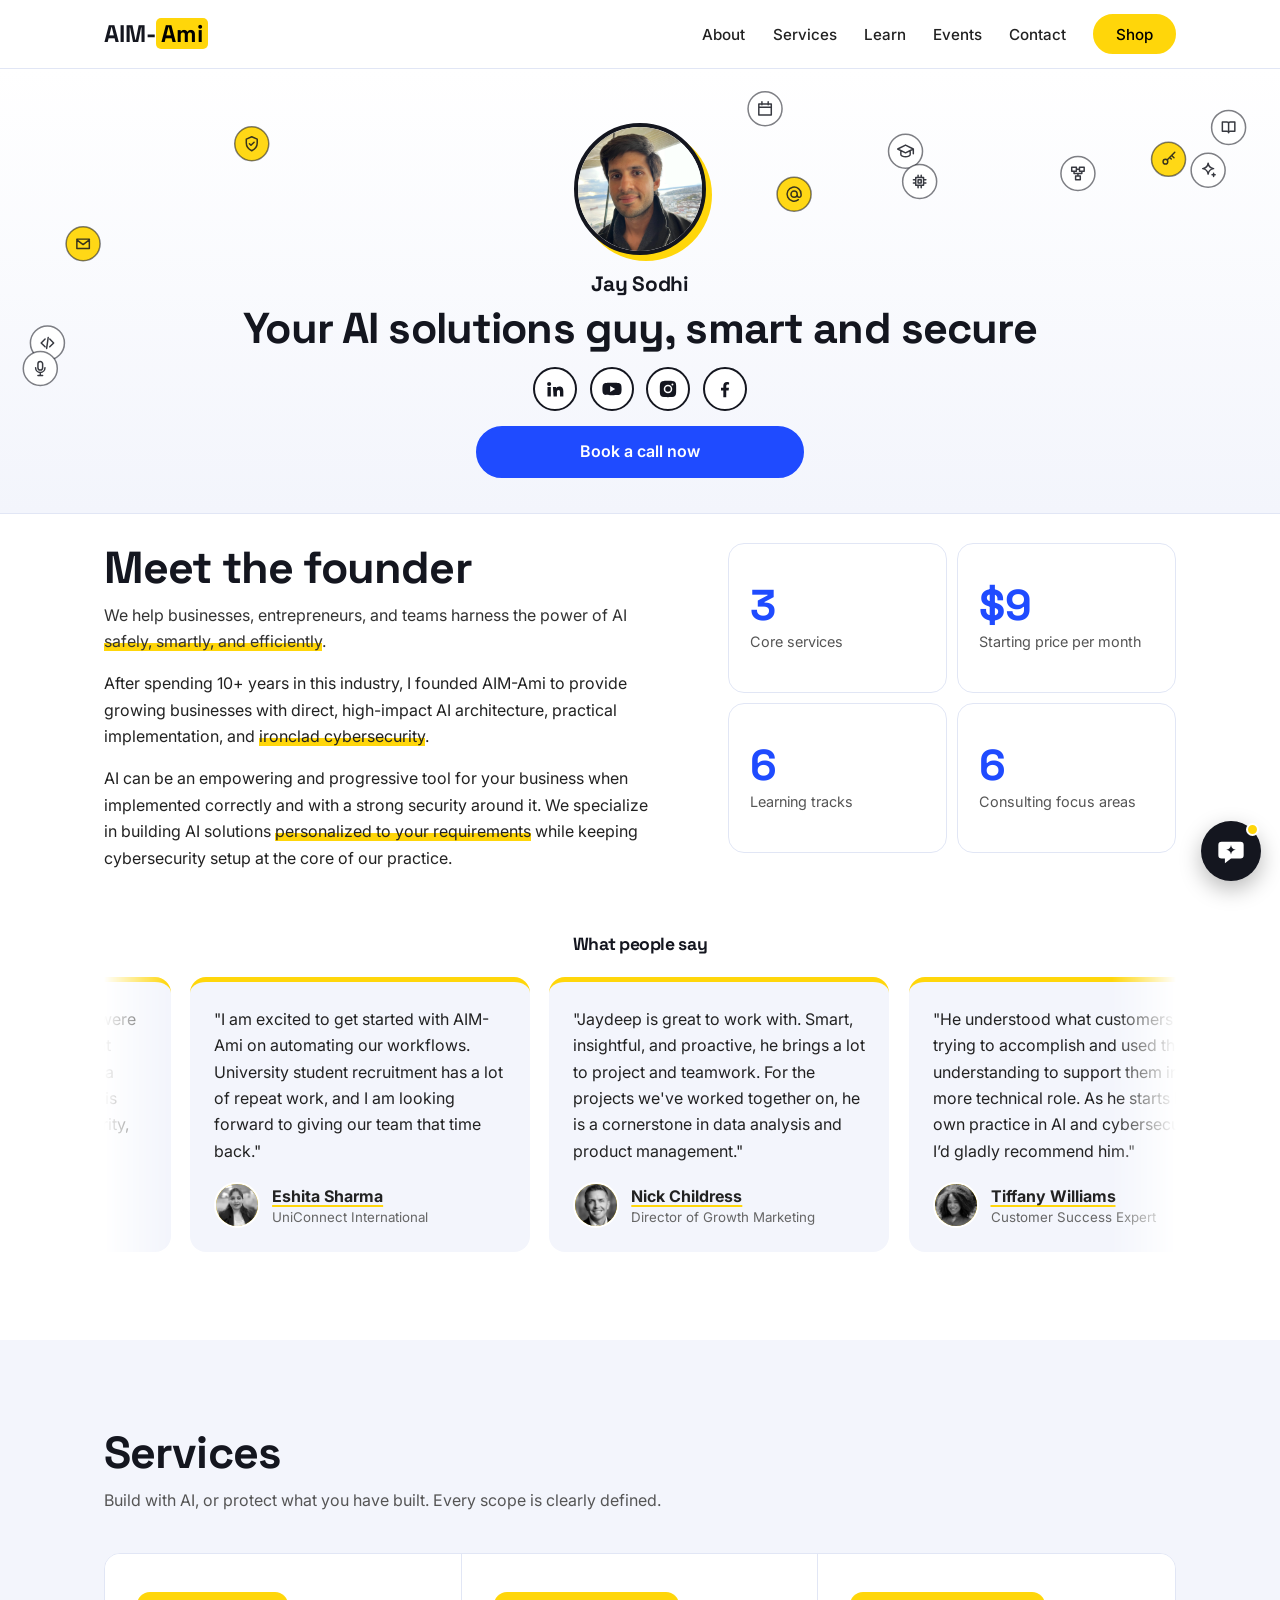
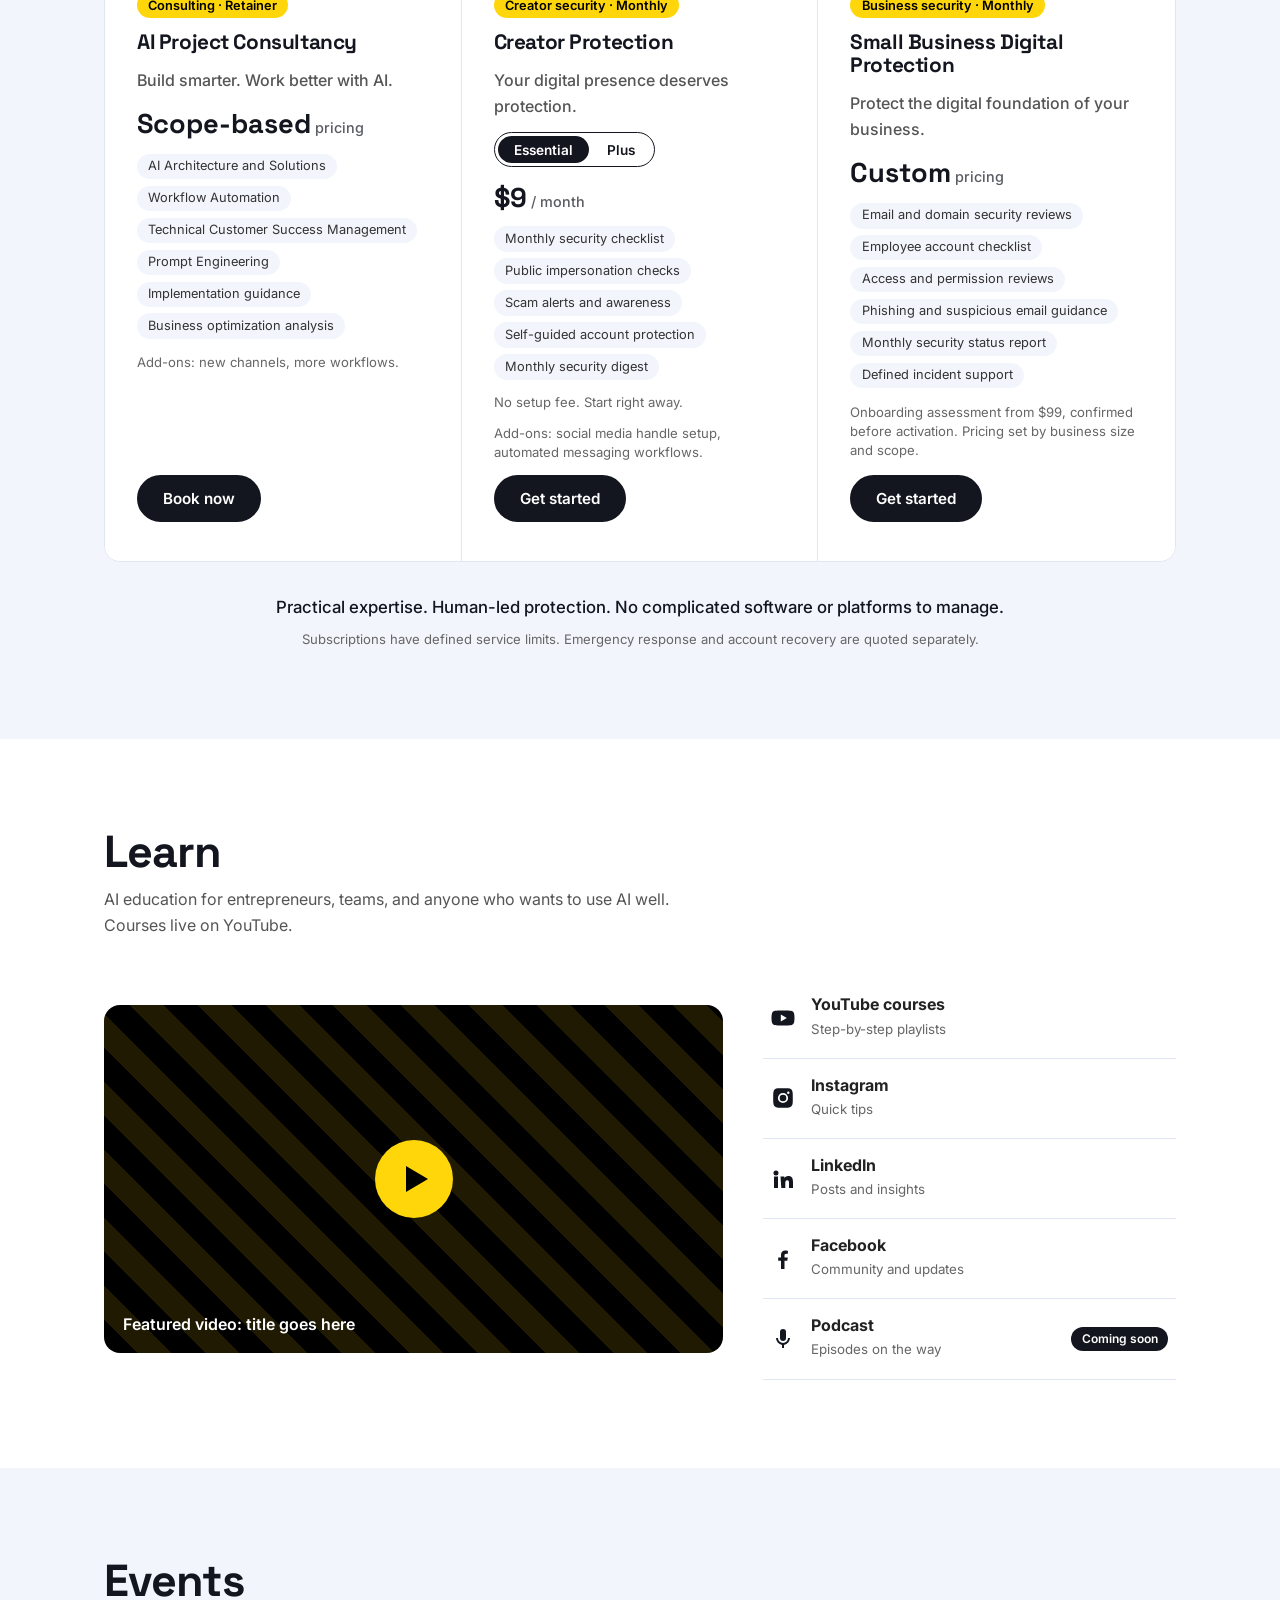
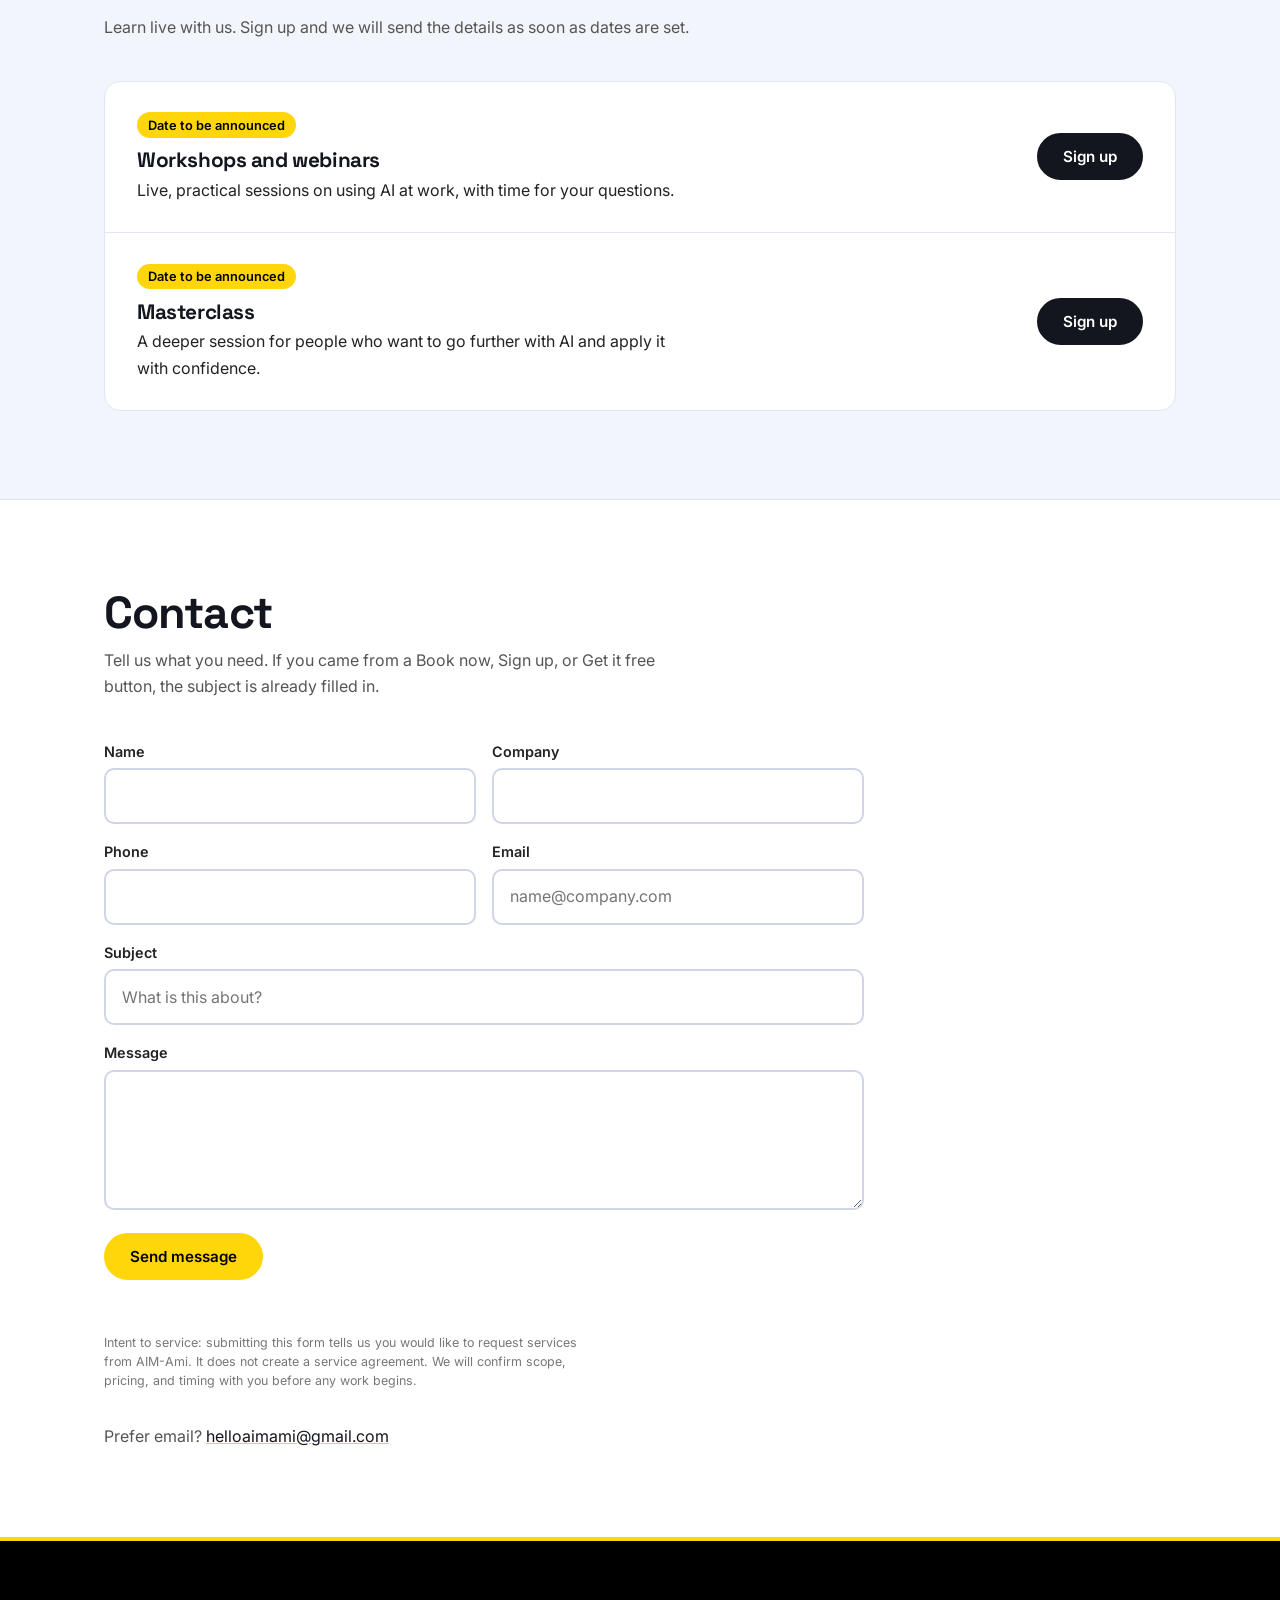
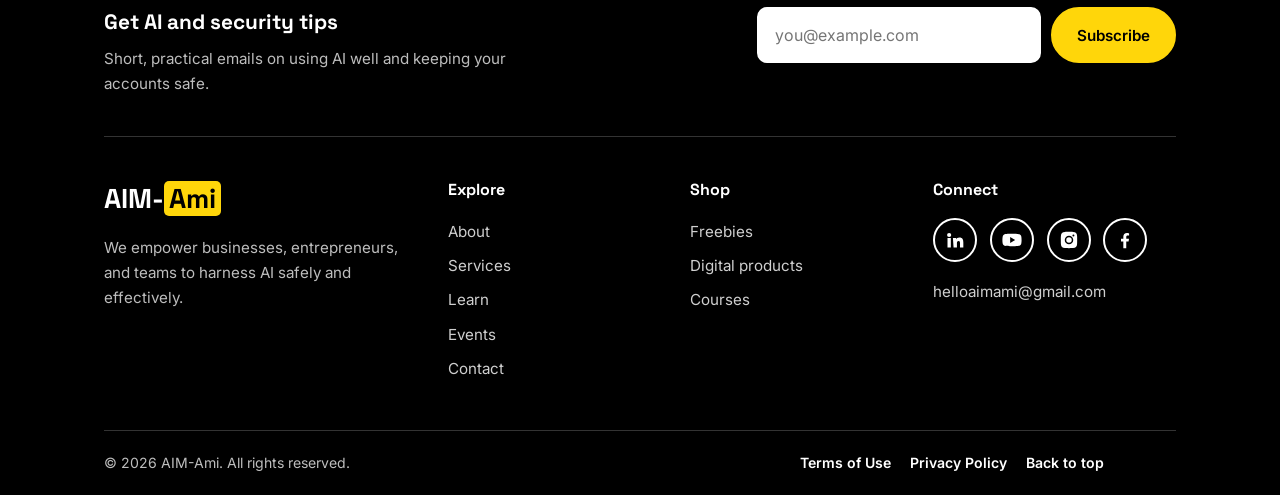
==== commit d36ff4ec: "Update index.html" ====
--- a/index.html
+++ b/index.html
@@ -6,7 +6,7 @@
 <!-- Google Tag Manager -->
 <script>(function(w,d,s,l,i){w[l]=w[l]||[];w[l].push({'gtm.start':new Date().getTime(),event:'gtm.js'});var f=d.getElementsByTagName(s)[0],j=d.createElement(s),dl=l!='dataLayer'?'&l='+l:'';j.async=true;j.src='https://www.googletagmanager.com/gtm.js?id='+i+dl;f.parentNode.insertBefore(j,f);})(window,document,'script','dataLayer','GTM-WCK82QLB');</script>
 <!-- End Google Tag Manager -->
-<link rel="stylesheet" href="styles.css?v=14"></head><body>
+<link rel="stylesheet" href="styles.css?v=15"></head><body>
 <noscript><iframe src="https://www.googletagmanager.com/ns.html?id=GTM-WCK82QLB" height="0" width="0" style="display:none;visibility:hidden"></iframe></noscript><header class="nav"><div class="wrap">
   <a class="logo" href="#about">AIM-<b>Ami</b><i></i></a>
   <button class="burger" aria-label="Menu" aria-expanded="false">&#9776;</button>
@@ -18,19 +18,17 @@
     <!-- Headshots: Jaydeep1.webp shows by default, Jaydeep2.webp fades in on hover. Both files sit in the same folder as this page -->
     <div class="head" tabindex="0"><span class="ph ph1">Photo 1</span><span class="ph ph2">Photo 2</span>
       <img class="p1" src="Jaydeep1.webp" alt="Jaydeep, founder of AIM-Ami" onerror="this.remove()"><img class="p2" src="Jaydeep2.webp" alt="" onerror="this.remove()"></div>
-    <p class="founder"><b>Jay Sodhi</b><span>Your <em class="mark">AI solutions guy</em>. I build it smart and lock it tight.</span></p>
-    <h1>Use AI with power and protection.</h1>
+    <p class="founder"><b>Jay Sodhi</b></p>
+    <h1>Your AI solutions guy, smart and secure</h1>
     <div class="social" aria-label="Social links"><a href="https://www.linkedin.com/in/jaydeep-sodhi/" aria-label="LinkedIn" target="_blank" rel="noopener"><svg viewBox="0 0 24 24" width="22" height="22" aria-hidden="true"><path d="M4.98 3.5a2.5 2.5 0 1 1 0 5 2.5 2.5 0 0 1 0-5zM3 9.5h4V21H3zM9.5 9.5h3.8v1.6h.1c.5-1 1.8-2 3.8-2 4 0 4.8 2.6 4.8 6V21h-4v-5c0-1.2 0-2.8-1.7-2.8s-2 1.3-2 2.7V21h-4z"/></svg></a><a href="https://www.youtube.com/@AIM-Ami" aria-label="YouTube" target="_blank" rel="noopener"><svg viewBox="0 0 24 24" width="22" height="22" aria-hidden="true"><path d="M23 7.2a3 3 0 0 0-2.1-2.1C19 4.600 12 4.600 12 4.600s-7 0-8.9.5A3 3 0 0 0 1 7.200C.5 9.100.5 12 .5 12s0 2.900.5 4.800a3 3 0 0 0 2.1 2.1c1.900.5 8.9.5 8.9.5s7 0 8.9-.5a3 3 0 0 0 2.1-2.1c.5-1.900.5-4.800.5-4.800s0-2.900-.5-4.800zM9.800 15.500v-7l6 3.500z"/></svg></a><a href="https://www.instagram.com/helloaimami/" aria-label="Instagram" target="_blank" rel="noopener"><svg viewBox="0 0 24 24" width="22" height="22" aria-hidden="true"><path d="M12 2.200c3.200 0 3.600 0 4.800.1 3.300.1 4.800 1.700 4.900 4.900.1 1.300.1 1.600.1 4.800s0 3.600-.1 4.800c-.1 3.200-1.700 4.800-4.900 4.900-1.300.1-1.600.1-4.800.1s-3.600 0-4.800-.1c-3.300-.1-4.800-1.700-4.900-4.900C2.200 15.600 2.200 15.200 2.200 12s0-3.600.1-4.800C2.400 3.900 4 2.400 7.200 2.300 8.400 2.200 8.800 2.200 12 2.200zM12 6.900a5.100 5.100 0 1 0 0 10.200 5.100 5.100 0 0 0 0-10.200zm0 8.400a3.300 3.300 0 1 1 0-6.600 3.300 3.300 0 0 1 0 6.600zm5.300-9.800a1.200 1.200 0 1 0 0 2.400 1.200 1.200 0 0 0 0-2.400z"/></svg></a><a href="https://www.facebook.com/Aim.Ami/" aria-label="Facebook" target="_blank" rel="noopener"><svg viewBox="0 0 24 24" width="22" height="22" aria-hidden="true"><path d="M13.5 22v-8.2h2.8l.5-3.3h-3.3V8.4c0-.9.4-1.7 1.8-1.7h1.6V3.9S15.6 3.6 14.3 3.6c-2.7 0-4.3 1.6-4.3 4.5v2.4H7.200v3.3H10V22z"/></svg></a></div>
     <div class="hero-cta"><a class="cta-call" href="#contact" data-subject="Discovery call (25 minutes)"><span class="cta-a">Book a call now</span><span class="cta-b">$29 fee, credited toward services</span></a></div>
   </div></div>
 <div class="wrap">
-  <div class="bio-head">
-    <h2>Meet the founder</h2>
-    <!-- PLACEHOLDER: add credentials, employers, and certifications to the bio below if you want -->
-    <p class="lead one">We empower businesses of all sizes and nature, entrepreneurs, and teams to utilize the potential of artificial intelligence <span class="mark">safely and efficiently</span>.</p>
-  </div>
   <div class="bio">
     <div>
+      <h2>Meet the founder</h2>
+      <!-- PLACEHOLDER: add credentials, employers, and certifications to the bio below if you want -->
+      <p class="lead">We help businesses, entrepreneurs, and teams harness the power of AI <span class="mark">safely, smartly, and efficiently</span>.</p>
       <p>After spending 10+ years in this industry, I founded AIM-Ami to provide growing businesses with direct, high-impact AI architecture, practical implementation, and <span class="mark">ironclad cybersecurity</span>.</p>
       <p>AI can be an empowering and progressive tool for your business when implemented correctly and with a strong security around it. We specialize in building AI solutions <span class="mark">personalized to your requirements</span> while keeping cybersecurity setup at the core of our practice.</p>
     </div>
@@ -148,4 +146,4 @@
   <div class="chat-panel" role="dialog" aria-label="Chat with Aima"><b>Chat with Aima</b><p>Aima needs JavaScript to chat. You can also use the contact form.</p></div>
   <button class="chat-btn" aria-label="Chat with Aima" title="Chat with Aima"><svg viewBox="0 0 32 32" width="30" height="30" aria-hidden="true"><path d="M6 6h20a3.5 3.5 0 0 1 3.500 3.500v11A3.500 3.500 0 0 1 26 24H16l-6.500 5v-5H6a3.500 3.500 0 0 1-3.500-3.500v-11A3.500 3.500 0 0 1 6 6z" fill="#fff"/><path d="M16 9.500c.55 3.200 1.900 4.550 5.100 5.100-3.200.55-4.550 1.900-5.100 5.100-.55-3.200-1.900-4.550-5.100-5.100 3.200-.55 4.550-1.900 5.100-5.100z" fill="#14161f"/></svg><i class="chat-dot" aria-hidden="true"></i></button>
 </div>
-<script src="main.js?v=14"></script><script src="firebase-config.js?v=14"></script><script src="chat.js?v=14" defer></script></body></html>
+<script src="main.js?v=15"></script><script src="firebase-config.js?v=15"></script><script src="chat.js?v=15" defer></script></body></html>
--- a/styles.css
+++ b/styles.css
@@ -411,10 +411,28 @@
 .quote p+p{margin-top:-.2rem}
 .track{align-items:flex-start}
 
-/* Hero discovery call CTA */
+/* Hero discovery call CTA: blue, turns yellow with details on hover or first tap */
 .hero .social{margin:1.1rem 0 1rem}
-.hero-cta{display:flex;flex-wrap:wrap;align-items:center;justify-content:center;gap:.6rem 1.1rem}
-.hero-cta span{font-size:.85rem;color:#555;max-width:30ch;text-align:left;line-height:1.35}
-@media(max-width:560px){.hero-cta{flex-direction:column}.hero-cta span{text-align:center;max-width:none}}
+.hero-cta{display:flex;justify-content:center}
+.cta-call{display:inline-grid;place-items:center;min-width:min(100%,20.5rem);padding:.85rem 1.8rem;border-radius:999px;border:2px solid var(--blue);background:var(--blue);color:#fff;font:600 1rem 'Inter',sans-serif;line-height:1.3;text-decoration:none;cursor:pointer;transition:background .25s,border-color .25s,color .25s,transform .2s}
+.cta-call span{grid-area:1/1;transition:opacity .2s;text-align:center}
+.cta-b{opacity:0}
+.cta-call.open{background:var(--yellow);border-color:var(--yellow);color:#000;transform:translateY(-2px)}
+.cta-call.open .cta-a{opacity:0}.cta-call.open .cta-b{opacity:1}
 .hero{padding-bottom:2.2rem}
 @media(max-width:560px){.hero{padding-top:3rem}}
+
+/* Hero: founder name and smaller headline */
+.hero .head{margin-bottom:1rem}
+.founder{margin:0 0 .5rem;line-height:1.3}
+.founder b{display:block;font:700 1.3rem 'Space Grotesk',sans-serif;color:var(--ink);letter-spacing:-.01em}
+.founder span{display:block;font-size:.95rem;color:#444}
+.founder em{font-style:normal}
+.hero h1{font-size:clamp(1.7rem,3.6vw,2.7rem)}
+/* Meet the founder */
+.bio-head{padding-top:4.5rem}
+.bio{padding-top:1.8rem}
+.lead.one{max-width:none;font-size:clamp(1rem,1.5vw,1.2rem);color:#333}
+.bio p{font-size:1rem}
+.hero{padding-top:3.4rem}
+.hero .social{margin:.9rem 0 .9rem}
